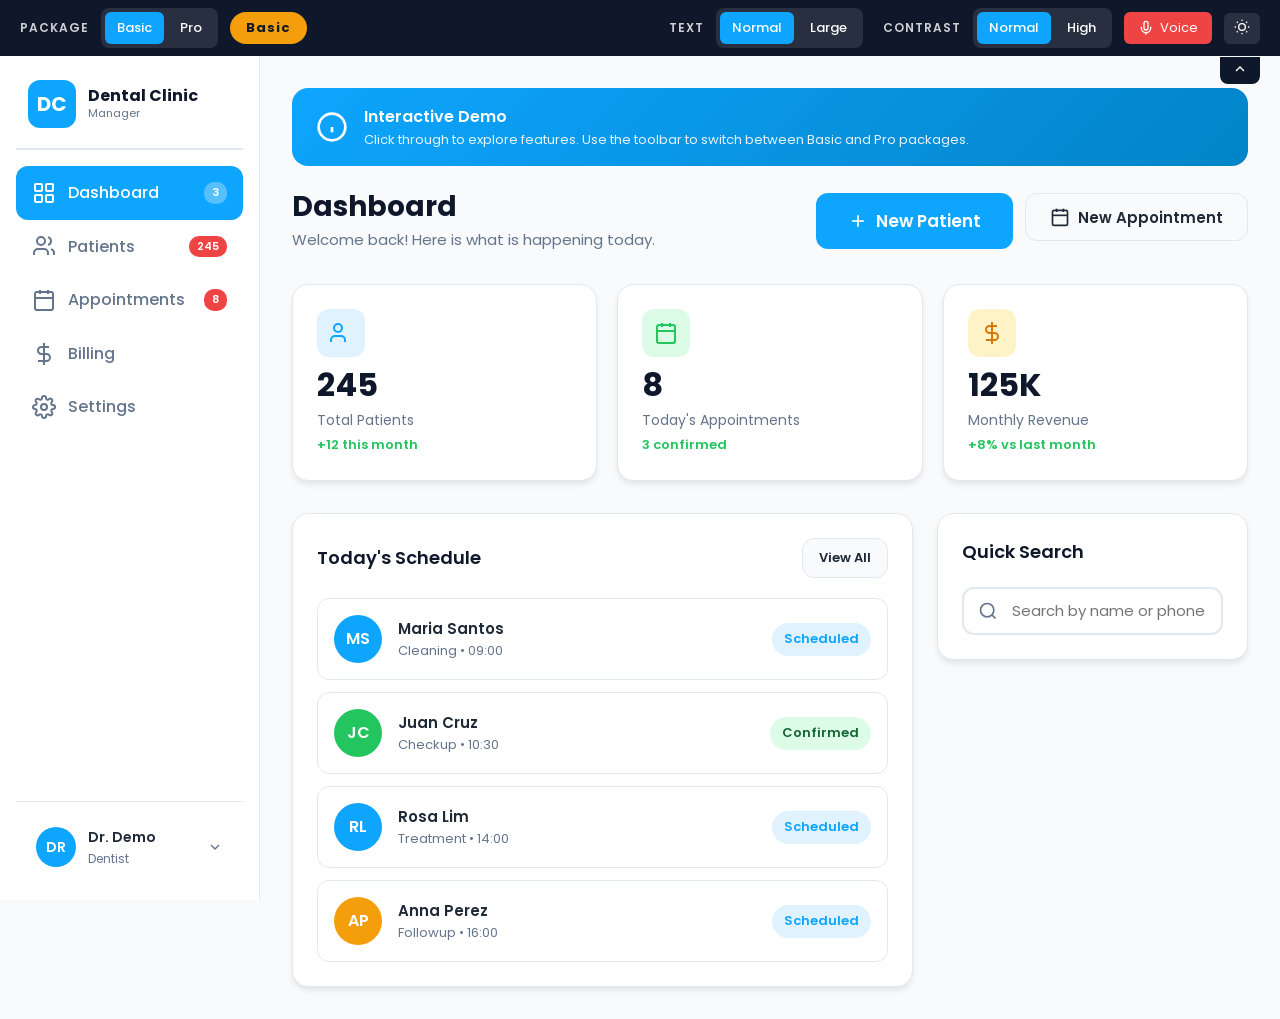
==== index.html @ d98d88fb "Initial commit" ====
<!DOCTYPE html>
<html lang="en">
<head>
<meta charset="UTF-8">
<meta name="viewport" content="width=device-width, initial-scale=1.0, maximum-scale=5.0">
<title>Dental Clinic Manager - Demo</title>
<link href="https://fonts.googleapis.com/css2?family=Poppins:wght@300;400;500;600;700&display=swap" rel="stylesheet">
<link rel="stylesheet" href="css/styles.css">
</head>
<body class="show-option-a" data-theme="light">

<!-- Accessibility Toolbar -->
<div class="access-toolbar" id="access-toolbar">
  <div class="toolbar-left">
    <span class="toolbar-label">Package</span>
    <div class="toggle-group">
      <button class="toggle-btn active" onclick="switchOption('a')" id="btn-opt-a">Basic</button>
      <button class="toggle-btn" onclick="switchOption('b')" id="btn-opt-b">Pro</button>
    </div>
    <span class="option-badge option-a" id="option-badge">Basic</span>
  </div>
  <div class="toolbar-right">
    <span class="toolbar-label">Text</span>
    <div class="toggle-group">
      <button class="toggle-btn active" onclick="setFontSize('normal')" id="btn-font-normal">Normal</button>
      <button class="toggle-btn" onclick="setFontSize('large')" id="btn-font-large">Large</button>
    </div>
    <span class="toolbar-label" style="margin-left:8px">Contrast</span>
    <div class="toggle-group">
      <button class="toggle-btn active" onclick="setContrast('normal')" id="btn-contrast-normal">Normal</button>
      <button class="toggle-btn" onclick="setContrast('high')" id="btn-contrast-high">High</button>
    </div>
    <button class="voice-btn" id="global-voice-btn" onclick="toggleGlobalVoice()">
      <svg width="16" height="16" viewBox="0 0 24 24" fill="none" stroke="currentColor" stroke-width="2"><path d="M12 2a3 3 0 0 0-3 3v7a3 3 0 0 0 6 0V5a3 3 0 0 0-3-3Z"/><path d="M19 10v2a7 7 0 0 1-14 0v-2"/><line x1="12" y1="19" x2="12" y2="22"/></svg>
      Voice
    </button>
    <button class="theme-btn" id="theme-btn" onclick="toggleTheme()" title="Toggle dark mode">
      <svg width="16" height="16" viewBox="0 0 24 24" fill="none" stroke="currentColor" stroke-width="2"><circle cx="12" cy="12" r="5"/><path d="M12 1v2M12 21v2M4.22 4.22l1.42 1.42M18.36 18.36l1.42 1.42M1 12h2M21 12h2M4.22 19.78l1.42-1.42M18.36 5.64l1.42-1.42"/></svg>
    </button>
  </div>
  <button class="toolbar-collapse" id="toolbar-collapse" onclick="toggleToolbar()" aria-label="Collapse toolbar">
    <svg width="16" height="16" viewBox="0 0 24 24" fill="none" stroke="currentColor" stroke-width="2"><path d="m18 15-6-6-6 6"/></svg>
  </button>
</div>

<!-- Mobile Header -->
<header class="mobile-header" id="mobile-header">
  <button class="mobile-menu-btn" onclick="toggleMobileSidebar()" aria-label="Open menu">
    <svg width="24" height="24" viewBox="0 0 24 24" fill="none" stroke="currentColor" stroke-width="2"><line x1="3" y1="12" x2="21" y2="12"/><line x1="3" y1="6" x2="21" y2="6"/><line x1="3" y1="18" x2="21" y2="18"/></svg>
  </button>
  <div class="mobile-logo">
    <div class="logo-icon">DC</div>
    <span class="logo-text">Dental Clinic</span>
  </div>
  <button class="mobile-search-btn" onclick="toggleMobileSearch()" aria-label="Search">
    <svg width="24" height="24" viewBox="0 0 24 24" fill="none" stroke="currentColor" stroke-width="2"><circle cx="11" cy="11" r="8"/><path d="m21 21-4.3-4.3"/></svg>
  </button>
</header>

<!-- Mobile Search Overlay -->
<div class="mobile-search-overlay" id="mobile-search-overlay">
  <div class="mobile-search-header">
    <button class="mobile-search-close" onclick="toggleMobileSearch()">
      <svg width="24" height="24" viewBox="0 0 24 24" fill="none" stroke="currentColor" stroke-width="2"><path d="m15 18-6-6 6-6"/></svg>
    </button>
    <input type="text" placeholder="Search patients, appointments..." class="mobile-search-input" id="mobile-search-input">
  </div>
  <div class="mobile-search-results" id="mobile-search-results"></div>
</div>

<!-- Mobile Sidebar Overlay -->
<div class="sidebar-overlay" id="sidebar-overlay" onclick="toggleMobileSidebar()"></div>

<div class="app-container">
  <!-- Sidebar -->
  <aside class="sidebar" id="sidebar">
    <div class="sidebar-header">
      <div class="sidebar-logo">
        <div class="logo-icon">DC</div>
        <div class="logo-text">
          <h1>Dental Clinic</h1>
          <p>Manager</p>
        </div>
      </div>
      <button class="sidebar-close" onclick="toggleMobileSidebar()" aria-label="Close menu">
        <svg width="24" height="24" viewBox="0 0 24 24" fill="none" stroke="currentColor" stroke-width="2"><line x1="18" y1="6" x2="6" y2="18"/><line x1="6" y1="6" x2="18" y2="18"/></svg>
      </button>
    </div>

    <nav class="sidebar-nav" id="sidebar-nav">
      <div class="nav-item active" onclick="navigateTo('dashboard')" data-page="dashboard">
        <svg viewBox="0 0 24 24" fill="none" stroke="currentColor" stroke-width="2"><rect x="3" y="3" width="7" height="7" rx="1"/><rect x="14" y="3" width="7" height="7" rx="1"/><rect x="14" y="14" width="7" height="7" rx="1"/><rect x="3" y="14" width="7" height="7" rx="1"/></svg>
        <span>Dashboard</span>
        <span class="nav-badge">3</span>
      </div>
      <div class="nav-item" onclick="navigateTo('patients')" data-page="patients">
        <svg viewBox="0 0 24 24" fill="none" stroke="currentColor" stroke-width="2"><path d="M16 21v-2a4 4 0 0 0-4-4H6a4 4 0 0 0-4 4v2"/><circle cx="9" cy="7" r="4"/><path d="M22 21v-2a4 4 0 0 0-3-3.87"/><path d="M16 3.13a4 4 0 0 1 0 7.75"/></svg>
        <span>Patients</span>
        <span class="nav-badge">245</span>
      </div>
      <div class="nav-item" onclick="navigateTo('appointments')" data-page="appointments">
        <svg viewBox="0 0 24 24" fill="none" stroke="currentColor" stroke-width="2"><rect x="3" y="4" width="18" height="18" rx="2" ry="2"/><line x1="16" y1="2" x2="16" y2="6"/><line x1="8" y1="2" x2="8" y2="6"/><line x1="3" y1="10" x2="21" y2="10"/></svg>
        <span>Appointments</span>
        <span class="nav-badge">8</span>
      </div>
      <div class="nav-item" onclick="navigateTo('billing')" data-page="billing">
        <svg viewBox="0 0 24 24" fill="none" stroke="currentColor" stroke-width="2"><line x1="12" y1="1" x2="12" y2="23"/><path d="M17 5H9.5a3.5 3.5 0 0 0 0 7h5a3.5 3.5 0 0 1 0 7H6"/></svg>
        <span>Billing</span>
      </div>
      <div class="nav-item option-b-only" onclick="navigateTo('reports')" data-page="reports">
        <svg viewBox="0 0 24 24" fill="none" stroke="currentColor" stroke-width="2"><path d="M3 3v18h18"/><path d="m19 9-5 5-4-4-3 3"/></svg>
        <span>Reports</span>
        <span class="feature-tag tag-option-b">Pro</span>
      </div>
      <div class="nav-item" onclick="navigateTo('settings')" data-page="settings">
        <svg viewBox="0 0 24 24" fill="none" stroke="currentColor" stroke-width="2"><circle cx="12" cy="12" r="3"/><path d="M19.4 15a1.65 1.65 0 0 0 .33 1.82l.06.06a2 2 0 0 1 0 2.83 2 2 0 0 1-2.83 0l-.06-.06a1.65 1.65 0 0 0-1.82-.33 1.65 1.65 0 0 0-1 1.51V21a2 2 0 0 1-2 2 2 2 0 0 1-2-2v-.09A1.65 1.65 0 0 0 9 19.4a1.65 1.65 0 0 0-1.82.33l-.06.06a2 2 0 0 1-2.83 0 2 2 0 0 1 0-2.83l.06-.06a1.65 1.65 0 0 0 .33-1.82 1.65 1.65 0 0 0-1.51-1H3a2 2 0 0 1-2-2 2 2 0 0 1 2-2h.09A1.65 1.65 0 0 0 4.6 9a1.65 1.65 0 0 0-.33-1.82l-.06-.06a2 2 0 0 1 0-2.83 2 2 0 0 1 2.83 0l.06.06a1.65 1.65 0 0 0 1.82.33H9a1.65 1.65 0 0 0 1-1.51V3a2 2 0 0 1 2-2 2 2 0 0 1 2 2v.09a1.65 1.65 0 0 0 1 1.51 1.65 1.65 0 0 0 1.82-.33l.06-.06a2 2 0 0 1 2.83 0 2 2 0 0 1 0 2.83l-.06.06a1.65 1.65 0 0 0-.33 1.82V9a1.65 1.65 0 0 0 1.51 1H21a2 2 0 0 1 2 2 2 2 0 0 1-2 2h-.09a1.65 1.65 0 0 0-1.51 1z"/></svg>
        <span>Settings</span>
      </div>
    </nav>

    <div class="sidebar-footer">
      <div class="user-card" onclick="toggleUserMenu()">
        <div class="user-avatar">DR</div>
        <div class="user-info">
          <h4>Dr. Demo</h4>
          <p>Dentist</p>
        </div>
        <svg width="16" height="16" viewBox="0 0 24 24" fill="none" stroke="currentColor" stroke-width="2" class="user-chevron"><path d="m6 9 6 6 6-6"/></svg>
      </div>
      <div class="user-menu" id="user-menu">
        <button class="user-menu-item" onclick="navigateTo('settings')">
          <svg width="16" height="16" viewBox="0 0 24 24" fill="none" stroke="currentColor" stroke-width="2"><circle cx="12" cy="12" r="3"/><path d="M19.4 15a1.65 1.65 0 0 0 .33 1.82l.06.06a2 2 0 0 1 0 2.83 2 2 0 0 1-2.83 0l-.06-.06a1.65 1.65 0 0 0-1.82-.33 1.65 1.65 0 0 0-1 1.51V21a2 2 0 0 1-2 2 2 2 0 0 1-2-2v-.09A1.65 1.65 0 0 0 9 19.4a1.65 1.65 0 0 0-1.82.33l-.06.06a2 2 0 0 1-2.83 0 2 2 0 0 1 0-2.83l.06-.06a1.65 1.65 0 0 0 .33-1.82 1.65 1.65 0 0 0-1.51-1H3a2 2 0 0 1-2-2 2 2 0 0 1 2-2h.09A1.65 1.65 0 0 0 4.6 9a1.65 1.65 0 0 0-.33-1.82l-.06-.06a2 2 0 0 1 0-2.83 2 2 0 0 1 2.83 0l.06.06a1.65 1.65 0 0 0 1.82.33H9a1.65 1.65 0 0 0 1-1.51V3a2 2 0 0 1 2-2 2 2 0 0 1 2 2v.09a1.65 1.65 0 0 0 1 1.51 1.65 1.65 0 0 0 1.82-.33l.06-.06a2 2 0 0 1 2.83 0 2 2 0 0 1 0 2.83l-.06.06a1.65 1.65 0 0 0-.33 1.82V9a1.65 1.65 0 0 0 1.51 1H21a2 2 0 0 1 2 2 2 2 0 0 1-2 2h-.09a1.65 1.65 0 0 0-1.51 1z"/></svg>
          Profile Settings
        </button>
        <button class="user-menu-item" onclick="showToast('Help documentation opened')">
          <svg width="16" height="16" viewBox="0 0 24 24" fill="none" stroke="currentColor" stroke-width="2"><circle cx="12" cy="12" r="10"/><line x1="12" y1="16" x2="12" y2="12"/><line x1="12" y1="8" x2="12.01" y2="8"/></svg>
          Help & Support
        </button>
        <div class="user-menu-divider"></div>
        <button class="user-menu-item text-danger" onclick="navigateTo('login')">
          <svg width="16" height="16" viewBox="0 0 24 24" fill="none" stroke="currentColor" stroke-width="2"><path d="M9 21H5a2 2 0 0 1-2-2V5a2 2 0 0 1 2-2h4"/><polyline points="16 17 21 12 16 7"/><line x1="21" y1="12" x2="9" y2="12"/></svg>
          Sign Out
        </button>
      </div>
    </div>
  </aside>

  <!-- Main Content -->
  <main class="main-content" id="main-content">

    <!-- ==================== DASHBOARD PAGE ==================== -->
    <div class="page active" id="page-dashboard">
      <div class="demo-banner">
        <svg viewBox="0 0 24 24" fill="none" stroke="currentColor" stroke-width="2"><circle cx="12" cy="12" r="10"/><line x1="12" y1="16" x2="12" y2="12"/><line x1="12" y1="8" x2="12.01" y2="8"/></svg>
        <div>
          <h3>Interactive Demo</h3>
          <p>Click through to explore features. Use the toolbar to switch between Basic and Pro packages.</p>
        </div>
      </div>

      <div class="page-header">
        <div class="page-title">
          <h2>Dashboard</h2>
          <p>Welcome back! Here is what is happening today.</p>
        </div>
        <div class="quick-actions">
          <button class="btn btn-primary btn-lg" onclick="navigateTo('patients-new')">
            <svg width="20" height="20" viewBox="0 0 24 24" fill="none" stroke="currentColor" stroke-width="2"><line x1="12" y1="5" x2="12" y2="19"/><line x1="5" y1="12" x2="19" y2="12"/></svg>
            New Patient
          </button>
          <button class="btn btn-secondary" onclick="navigateTo('appointments-new')">
            <svg width="20" height="20" viewBox="0 0 24 24" fill="none" stroke="currentColor" stroke-width="2"><rect x="3" y="4" width="18" height="18" rx="2" ry="2"/><line x1="16" y1="2" x2="16" y2="6"/><line x1="8" y1="2" x2="8" y2="6"/><line x1="3" y1="10" x2="21" y2="10"/></svg>
            New Appointment
          </button>
        </div>
      </div>

      <div class="stats-grid" id="dashboard-stats">
        <div class="stat-card">
          <div class="stat-header">
            <div class="stat-icon blue"><svg width="24" height="24" viewBox="0 0 24 24" fill="none" stroke="currentColor" stroke-width="2"><path d="M16 21v-2a4 4 0 0 0-4-4H6a4 4 0 0 0-4 4v2"/><circle cx="9" cy="7" r="4"/></svg></div>
          </div>
          <div class="stat-value" data-count="245">0</div>
          <div class="stat-label">Total Patients</div>
          <div class="stat-change up">+12 this month</div>
        </div>
        <div class="stat-card">
          <div class="stat-header">
            <div class="stat-icon green"><svg width="24" height="24" viewBox="0 0 24 24" fill="none" stroke="currentColor" stroke-width="2"><rect x="3" y="4" width="18" height="18" rx="2" ry="2"/><line x1="16" y1="2" x2="16" y2="6"/><line x1="8" y1="2" x2="8" y2="6"/><line x1="3" y1="10" x2="21" y2="10"/></svg></div>
          </div>
          <div class="stat-value" data-count="8">0</div>
          <div class="stat-label">Today's Appointments</div>
          <div class="stat-change up">3 confirmed</div>
        </div>
        <div class="stat-card">
          <div class="stat-header">
            <div class="stat-icon orange"><svg width="24" height="24" viewBox="0 0 24 24" fill="none" stroke="currentColor" stroke-width="2"><line x1="12" y1="1" x2="12" y2="23"/><path d="M17 5H9.5a3.5 3.5 0 0 0 0 7h5a3.5 3.5 0 0 1 0 7H6"/></svg></div>
          </div>
          <div class="stat-value" data-count="125" data-prefix="" data-suffix="K">0</div>
          <div class="stat-label">Monthly Revenue</div>
          <div class="stat-change up">+8% vs last month</div>
        </div>
        <div class="stat-card option-b-only">
          <div class="stat-header">
            <div class="stat-icon red"><svg width="24" height="24" viewBox="0 0 24 24" fill="none" stroke="currentColor" stroke-width="2"><circle cx="12" cy="12" r="10"/><line x1="12" y1="8" x2="12" y2="12"/><line x1="12" y1="16" x2="12.01" y2="16"/></svg></div>
            <span class="feature-tag tag-option-b">Pro</span>
          </div>
          <div class="stat-value" data-count="3">0</div>
          <div class="stat-label">Overdue Invoices</div>
          <div class="stat-change down">7,500 total</div>
        </div>
      </div>

      <div class="dashboard-grid">
        <div class="card dashboard-schedule">
          <div class="card-header">
            <h3 class="card-title">Today's Schedule</h3>
            <button class="btn btn-sm btn-secondary" onclick="navigateTo('appointments')">View All</button>
          </div>
          <div class="recent-list" id="dashboard-schedule-list"></div>
        </div>

        <div class="dashboard-sidebar">
          <div class="card dashboard-search">
            <div class="card-header">
              <h3 class="card-title">Quick Search</h3>
            </div>
            <div class="search-box" style="max-width:100%">
              <svg width="20" height="20" viewBox="0 0 24 24" fill="none" stroke="currentColor" stroke-width="2"><circle cx="11" cy="11" r="8"/><path d="m21 21-4.3-4.3"/></svg>
              <input type="text" placeholder="Search by name or phone..." oninput="handleSearch(this)" id="dashboard-search">
              <div class="search-results" id="dashboard-search-results"></div>
            </div>
            <div class="option-b-only" style="margin-top:16px">
              <div class="qr-placeholder" style="margin:0 auto">
                <div>
                  <svg width="32" height="32" viewBox="0 0 24 24" fill="none" stroke="currentColor" stroke-width="2"><rect x="3" y="3" width="7" height="7" rx="1"/><rect x="14" y="3" width="7" height="7" rx="1"/><rect x="14" y="14" width="7" height="7" rx="1"/><rect x="3" y="14" width="7" height="7" rx="1"/></svg>
                  <div style="margin-top:4px">Scan QR</div>
                </div>
              </div>
              <p style="text-align:center;font-size:12px;color:var(--text-muted);margin-top:8px">Pro: QR code lookup</p>
            </div>
          </div>

          <div class="card option-b-only dashboard-alerts">
            <div class="card-header">
              <h3 class="card-title">Alerts</h3>
              <span class="feature-tag tag-option-b">Pro</span>
            </div>
            <div class="alert-list" id="dashboard-alerts-list"></div>
          </div>
        </div>
      </div>
    </div>

    <!-- ==================== PATIENTS LIST PAGE ==================== -->
    <div class="page" id="page-patients">
      <div class="page-header">
        <div class="page-title">
          <h2>Patients</h2>
          <p>Manage and search patient records</p>
        </div>
        <button class="btn btn-primary btn-lg" onclick="navigateTo('patients-new')">
          <svg width="20" height="20" viewBox="0 0 24 24" fill="none" stroke="currentColor" stroke-width="2"><line x1="12" y1="5" x2="12" y2="19"/><line x1="5" y1="12" x2="19" y2="12"/></svg>
          Add Patient
        </button>
      </div>

      <div class="card">
        <div class="patients-toolbar">
          <div class="search-box" style="max-width:400px;flex:1">
            <svg width="20" height="20" viewBox="0 0 24 24" fill="none" stroke="currentColor" stroke-width="2"><circle cx="11" cy="11" r="8"/><path d="m21 21-4.3-4.3"/></svg>
            <input type="text" placeholder="Search by name or phone..." id="patients-search-input" oninput="filterPatients(this.value)">
          </div>
          <div class="option-b-only filter-chips-wrapper">
            <span style="font-size:13px;color:var(--text-muted);white-space:nowrap">Filters:</span>
            <div class="filter-chips" id="patient-filters">
              <button class="chip active" data-filter="all" onclick="setPatientFilter(this)">All</button>
              <button class="chip" data-filter="recent" onclick="setPatientFilter(this)">Recent</button>
              <button class="chip" data-filter="appointments" onclick="setPatientFilter(this)">With Appointments</button>
              <button class="chip" data-filter="balance" onclick="setPatientFilter(this)">With Balance</button>
            </div>
          </div>
        </div>

        <div class="table-container" id="patients-table-container">
          <table id="patients-table">
            <thead>
              <tr>
                <th onclick="sortPatients('name')">Patient <span class="sort-indicator">&#8597;</span></th>
                <th onclick="sortPatients('phone')">Phone <span class="sort-indicator">&#8597;</span></th>
                <th onclick="sortPatients('lastVisit')">Last Visit <span class="sort-indicator">&#8597;</span></th>
                <th onclick="sortPatients('nextAppt')">Next Appt <span class="sort-indicator">&#8597;</span></th>
                <th>Status</th>
                <th>Actions</th>
              </tr>
            </thead>
            <tbody id="patients-table-body"></tbody>
          </table>
        </div>

        <div class="mobile-cards" id="patients-mobile-cards"></div>
        <div class="pagination" id="patients-pagination"></div>
      </div>
    </div>

    <!-- ==================== NEW PATIENT PAGE ==================== -->
    <div class="page" id="page-patients-new">
      <div class="page-header">
        <div class="page-title">
          <h2>New Patient</h2>
          <p>Register a new patient record</p>
        </div>
        <div class="quick-actions">
          <button class="btn btn-secondary" onclick="navigateTo('patients')">
            <svg width="20" height="20" viewBox="0 0 24 24" fill="none" stroke="currentColor" stroke-width="2"><path d="m15 18-6-6 6-6"/></svg>
            Back to List
          </button>
        </div>
      </div>

      <div class="card">
        <form id="new-patient-form" onsubmit="savePatient(event)">
          <div class="form-row">
            <div class="form-group">
              <label class="form-label">First Name <span class="required">*</span></label>
              <div class="voice-input-wrapper">
                <input type="text" placeholder="Enter first name" id="firstName" required>
                <button type="button" class="voice-input-btn" onclick="toggleVoiceInput(this)" title="Voice input">
                  <svg width="18" height="18" viewBox="0 0 24 24" fill="none" stroke="currentColor" stroke-width="2"><path d="M12 2a3 3 0 0 0-3 3v7a3 3 0 0 0 6 0V5a3 3 0 0 0-3-3Z"/><path d="M19 10v2a7 7 0 0 1-14 0v-2"/><line x1="12" y1="19" x2="12" y2="22"/></svg>
                </button>
              </div>
            </div>
            <div class="form-group">
              <label class="form-label">Last Name <span class="required">*</span></label>
              <div class="voice-input-wrapper">
                <input type="text" placeholder="Enter last name" id="lastName" required>
                <button type="button" class="voice-input-btn" onclick="toggleVoiceInput(this)" title="Voice input">
                  <svg width="18" height="18" viewBox="0 0 24 24" fill="none" stroke="currentColor" stroke-width="2"><path d="M12 2a3 3 0 0 0-3 3v7a3 3 0 0 0 6 0V5a3 3 0 0 0-3-3Z"/><path d="M19 10v2a7 7 0 0 1-14 0v-2"/><line x1="12" y1="19" x2="12" y2="22"/></svg>
                </button>
              </div>
            </div>
          </div>

          <div class="form-row">
            <div class="form-group">
              <label class="form-label">Phone Number <span class="required">*</span></label>
              <input type="tel" placeholder="0917 123 4567" id="phone" required pattern="[0-9]{11}">
              <p class="form-hint">Used for appointment reminders</p>
            </div>
            <div class="form-group">
              <label class="form-label">Email</label>
              <input type="email" placeholder="patient@email.com" id="email">
            </div>
          </div>

          <div class="form-row">
            <div class="form-group">
              <label class="form-label">Date of Birth</label>
              <input type="date" id="dob" max="">
            </div>
            <div class="form-group">
              <label class="form-label">Gender</label>
              <select id="gender">
                <option value="">Select gender</option>
                <option value="male">Male</option>
                <option value="female">Female</option>
                <option value="other">Other</option>
              </select>
            </div>
          </div>

          <div class="form-group">
            <label class="form-label">Address</label>
            <div class="voice-input-wrapper">
              <textarea placeholder="Enter full address" id="address" rows="3"></textarea>
              <button type="button" class="voice-input-btn" onclick="toggleVoiceInput(this)" style="top:12px" title="Voice input">
                <svg width="18" height="18" viewBox="0 0 24 24" fill="none" stroke="currentColor" stroke-width="2"><path d="M12 2a3 3 0 0 0-3 3v7a3 3 0 0 0 6 0V5a3 3 0 0 0-3-3Z"/><path d="M19 10v2a7 7 0 0 1-14 0v-2"/><line x1="12" y1="19" x2="12" y2="22"/></svg>
              </button>
            </div>
          </div>

          <div class="section-divider"><span>Medical Information</span></div>

          <div class="form-group">
            <label class="form-label">Medical History</label>
            <div class="voice-input-wrapper">
              <textarea placeholder="List any medical conditions, allergies, medications..." id="medicalHistory" rows="4"></textarea>
              <button type="button" class="voice-input-btn" onclick="toggleVoiceInput(this)" style="top:12px" title="Voice input">
                <svg width="18" height="18" viewBox="0 0 24 24" fill="none" stroke="currentColor" stroke-width="2"><path d="M12 2a3 3 0 0 0-3 3v7a3 3 0 0 0 6 0V5a3 3 0 0 0-3-3Z"/><path d="M19 10v2a7 7 0 0 1-14 0v-2"/><line x1="12" y1="19" x2="12" y2="22"/></svg>
              </button>
            </div>
            <p class="form-hint">Important for treatment planning</p>
          </div>

          <div class="form-group">
            <label class="form-label">Allergies</label>
            <div class="voice-input-wrapper">
              <textarea placeholder="List any known allergies (medications, latex, etc.)" id="allergies" rows="3"></textarea>
              <button type="button" class="voice-input-btn" onclick="toggleVoiceInput(this)" style="top:12px" title="Voice input">
                <svg width="18" height="18" viewBox="0 0 24 24" fill="none" stroke="currentColor" stroke-width="2"><path d="M12 2a3 3 0 0 0-3 3v7a3 3 0 0 0 6 0V5a3 3 0 0 0-3-3Z"/><path d="M19 10v2a7 7 0 0 1-14 0v-2"/><line x1="12" y1="19" x2="12" y2="22"/></svg>
              </button>
            </div>
          </div>

          <div class="option-note">
            <strong>Pro Package:</strong> Per-tooth charting will be available after saving the patient record. Basic uses dental notes only.
          </div>

          <div class="form-actions">
            <button type="button" class="btn btn-secondary" onclick="navigateTo('patients')">Cancel</button>
            <button type="submit" class="btn btn-primary btn-lg">
              <svg width="20" height="20" viewBox="0 0 24 24" fill="none" stroke="currentColor" stroke-width="2"><path d="M20 6 9 17l-5-5"/></svg>
              Save Patient
            </button>
          </div>
        </form>
      </div>
    </div>

    <!-- ==================== PATIENT DETAIL PAGE ==================== -->
    <div class="page" id="page-patients-detail">
      <div class="page-header">
        <div class="page-title">
          <h2 id="detail-patient-name">Maria Santos</h2>
          <p id="detail-patient-meta">DC-2026-001 &bull; 0917 123 4567</p>
        </div>
        <div class="quick-actions">
          <button class="btn btn-secondary" onclick="navigateTo('patients')">
            <svg width="20" height="20" viewBox="0 0 24 24" fill="none" stroke="currentColor" stroke-width="2"><path d="m15 18-6-6 6-6"/></svg>
            Back
          </button>
          <button class="btn btn-primary" onclick="toggleEditMode()">
            <svg width="20" height="20" viewBox="0 0 24 24" fill="none" stroke="currentColor" stroke-width="2"><path d="M17 3a2.85 2.83 0 1 1 4 4L7.5 20.5 2 22l1.5-5.5Z"/></svg>
            <span id="edit-btn-text">Edit</span>
          </button>
        </div>
      </div>

      <div class="tabs" id="patient-tabs">
        <button class="tab active" onclick="switchTab(this, 'tab-info')">Information</button>
        <button class="tab" onclick="switchTab(this, 'tab-teeth')">Tooth Chart</button>
        <button class="tab" onclick="switchTab(this, 'tab-files')">Files</button>
        <button class="tab" onclick="switchTab(this, 'tab-treatments')">Treatments</button>
        <button class="tab" onclick="switchTab(this, 'tab-appointments')">Appointments</button>
      </div>

      <!-- Tab: Information -->
      <div class="tab-content active" id="tab-info">
        <div class="card">
          <div class="form-row">
            <div class="form-group">
              <label class="form-label">First Name</label>
              <input type="text" value="Maria" disabled class="detail-field" data-field="firstName">
            </div>
            <div class="form-group">
              <label class="form-label">Last Name</label>
              <input type="text" value="Santos" disabled class="detail-field" data-field="lastName">
            </div>
          </div>
          <div class="form-row">
            <div class="form-group">
              <label class="form-label">Phone</label>
              <input type="text" value="0917 123 4567" disabled class="detail-field" data-field="phone">
            </div>
            <div class="form-group">
              <label class="form-label">Email</label>
              <input type="text" value="maria.santos@email.com" disabled class="detail-field" data-field="email">
            </div>
          </div>
          <div class="form-row">
            <div class="form-group">
              <label class="form-label">Date of Birth</label>
              <input type="text" value="March 15, 1985" disabled class="detail-field" data-field="dob">
            </div>
            <div class="form-group">
              <label class="form-label">Gender</label>
              <input type="text" value="Female" disabled class="detail-field" data-field="gender">
            </div>
          </div>
          <div class="form-group">
            <label class="form-label">Address</label>
            <textarea disabled class="detail-field" data-field="address" rows="3">Block 6 Lot 2, Sample Subdivision, City</textarea>
          </div>
          <div class="form-group">
            <label class="form-label">Medical History</label>
            <textarea disabled class="detail-field" data-field="medicalHistory" rows="4">Hypertension (controlled). No known drug allergies. Previous dental work: 2 fillings (2019).</textarea>
          </div>
          <div class="form-group">
            <label class="form-label">Allergies</label>
            <textarea disabled class="detail-field" data-field="allergies" rows="2">None known</textarea>
          </div>
        </div>
      </div>

      <!-- Tab: Tooth Chart -->
      <div class="tab-content" id="tab-teeth">
        <div class="card option-a-only">
          <div class="empty-state">
            <svg viewBox="0 0 24 24" fill="none" stroke="currentColor" stroke-width="2"><path d="M12 2a3 3 0 0 0-3 3v7a3 3 0 0 0 6 0V5a3 3 0 0 0-3-3Z"/><path d="M19 10v2a7 7 0 0 1-14 0v-2"/><line x1="12" y1="19" x2="12" y2="22"/></svg>
            <h3>Basic Dental Notes</h3>
            <p>Basic package uses simple text notes for dental records. No visual tooth charting.</p>
            <div class="form-group" style="max-width:600px;margin:24px auto 0;text-align:left">
              <label class="form-label">Dental Notes</label>
              <div class="voice-input-wrapper">
                <textarea placeholder="Enter dental observations and treatment notes here..." rows="4">Upper right molar (tooth 16) - Deep cavity noted. Recommended root canal treatment. Patient advised to schedule follow-up.</textarea>
                <button type="button" class="voice-input-btn" onclick="toggleVoiceInput(this)" style="top:12px" title="Voice input">
                  <svg width="18" height="18" viewBox="0 0 24 24" fill="none" stroke="currentColor" stroke-width="2"><path d="M12 2a3 3 0 0 0-3 3v7a3 3 0 0 0 6 0V5a3 3 0 0 0-3-3Z"/><path d="M19 10v2a7 7 0 0 1-14 0v-2"/><line x1="12" y1="19" x2="12" y2="22"/></svg>
                </button>
              </div>
            </div>
          </div>
        </div>

        <div class="card option-b-only">
          <div class="card-header">
            <h3 class="card-title">Per-Tooth Charting <span class="feature-tag tag-option-b">Pro</span></h3>
            <div class="quick-actions">
              <button class="btn btn-sm btn-secondary" onclick="showToast('Printing tooth chart...')">
                <svg width="16" height="16" viewBox="0 0 24 24" fill="none" stroke="currentColor" stroke-width="2"><path d="M6 9V2h12v7"/><path d="M6 18H4a2 2 0 0 1-2-2v-5a2 2 0 0 1 2-2h16a2 2 0 0 1 2 2v5a2 2 0 0 1-2 2h-2"/><path d="M6 14h12v8H6z"/></svg>
                Print
              </button>
            </div>
          </div>
          <div class="tooth-chart-container">
            <div>
              <p class="jaw-label">UPPER JAW (FDI 11-18, 21-28)</p>
              <div class="jaw-row" id="upper-jaw"></div>
            </div>
            <div>
              <p class="jaw-label">LOWER JAW (FDI 31-38, 41-48)</p>
              <div class="jaw-row" id="lower-jaw"></div>
            </div>
            <div class="tooth-legend" id="tooth-legend"></div>
            <p style="font-size:13px;color:var(--text-muted);text-align:center">Click any tooth to view or update its status</p>
          </div>
        </div>
      </div>

      <!-- Tab: Files -->
      <div class="tab-content" id="tab-files">
        <div class="card">
          <div class="card-header">
            <h3 class="card-title">Attached Files</h3>
            <button class="btn btn-primary" onclick="document.getElementById('file-upload-input').click()">
              <svg width="20" height="20" viewBox="0 0 24 24" fill="none" stroke="currentColor" stroke-width="2"><path d="M21 15v4a2 2 0 0 1-2 2H5a2 2 0 0 1-2-2v-4"/><path d="m17 8-5-5-5 5"/><path d="M12 3v12"/></svg>
              Upload Files
            </button>
            <input type="file" id="file-upload-input" style="display:none" accept="image/*,.pdf" multiple onchange="handleFileUpload(this)">
          </div>

          <div class="upload-zone" id="upload-zone" ondragover="handleDragOver(event)" ondragleave="handleDragLeave(event)" ondrop="handleDrop(event)" onclick="document.getElementById('file-upload-input').click()">
            <svg viewBox="0 0 24 24" fill="none" stroke="currentColor" stroke-width="2"><path d="M21 15v4a2 2 0 0 1-2 2H5a2 2 0 0 1-2-2v-4"/><path d="m17 8-5-5-5 5"/><path d="M12 3v12"/></svg>
            <h3>Drag & Drop Files Here</h3>
            <p>or click to browse. Supports X-rays, photos, and PDFs (max 10MB)</p>
          </div>

          <div class="file-gallery" id="file-gallery"></div>

          <div class="option-b-only" style="margin-top:32px">
            <div class="section-divider"><span>Before / After Comparison</span></div>
            <div style="display:flex;justify-content:center">
              <div class="comparison-container" onmousemove="handleComparison(event, this)" ontouchmove="handleComparisonTouch(event, this)">
                <div class="comparison-after">After Treatment</div>
                <div class="comparison-before">Before Treatment</div>
                <div class="comparison-slider"></div>
              </div>
            </div>
            <p style="text-align:center;font-size:13px;color:var(--text-muted);margin-top:12px">
              <span class="feature-tag tag-option-b">Pro</span> Drag the slider to compare before and after images
            </p>
          </div>
        </div>
      </div>

      <!-- Tab: Treatments -->
      <div class="tab-content" id="tab-treatments">
        <div class="card">
          <div class="card-header">
            <h3 class="card-title">Treatment History</h3>
            <button class="btn btn-primary" onclick="showToast('New treatment form...')">
              <svg width="20" height="20" viewBox="0 0 24 24" fill="none" stroke="currentColor" stroke-width="2"><line x1="12" y1="5" x2="12" y2="19"/><line x1="5" y1="12" x2="19" y2="12"/></svg>
              Add Treatment
            </button>
          </div>
          <div class="timeline" id="treatment-timeline"></div>
        </div>
      </div>

      <!-- Tab: Appointments -->
      <div class="tab-content" id="tab-appointments">
        <div class="card">
          <div class="card-header">
            <h3 class="card-title">Appointment History</h3>
            <button class="btn btn-primary" onclick="navigateTo('appointments-new')">
              <svg width="20" height="20" viewBox="0 0 24 24" fill="none" stroke="currentColor" stroke-width="2"><line x1="12" y1="5" x2="12" y2="19"/><line x1="5" y1="12" x2="19" y2="12"/></svg>
              Schedule
            </button>
          </div>
          <div class="recent-list" id="patient-appointment-list"></div>
        </div>
      </div>
    </div>

    <!-- ==================== APPOINTMENTS LIST PAGE ==================== -->
    <div class="page" id="page-appointments">
      <div class="page-header">
        <div class="page-title">
          <h2>Appointments</h2>
          <p>Manage clinic schedule</p>
        </div>
        <button class="btn btn-primary btn-lg" onclick="navigateTo('appointments-new')">
          <svg width="20" height="20" viewBox="0 0 24 24" fill="none" stroke="currentColor" stroke-width="2"><line x1="12" y1="5" x2="12" y2="19"/><line x1="5" y1="12" x2="19" y2="12"/></svg>
          New Appointment
        </button>
      </div>

      <div class="card">
        <div class="calendar-header">
          <div class="calendar-title-group">
            <h3 class="card-title" style="margin:0" id="calendar-month">June 2026</h3>
            <div class="calendar-nav">
              <button class="btn btn-sm btn-secondary" onclick="changeMonth(-1)">
                <svg width="16" height="16" viewBox="0 0 24 24" fill="none" stroke="currentColor" stroke-width="2"><path d="m15 18-6-6 6-6"/></svg>
              </button>
              <button class="btn btn-sm btn-secondary" onclick="changeMonth(1)">
                <svg width="16" height="16" viewBox="0 0 24 24" fill="none" stroke="currentColor" stroke-width="2"><path d="m9 18 6-6-6-6"/></svg>
              </button>
              <button class="btn btn-sm btn-secondary" onclick="goToToday()">Today</button>
            </div>
          </div>
          <div class="quick-actions calendar-views">
            <button class="btn btn-sm btn-secondary active" data-view="month" onclick="setCalendarView(this, 'month')">Month</button>
            <button class="btn btn-sm btn-secondary option-b-only" data-view="week" onclick="setCalendarView(this, 'week')">Week</button>
            <button class="btn btn-sm btn-secondary" data-view="day" onclick="setCalendarView(this, 'day')">Day</button>
          </div>
        </div>

        <div class="calendar-grid" id="calendar-grid"></div>
      </div>

      <div class="card" style="margin-top:24px">
        <div class="card-header">
          <h3 class="card-title">Upcoming Appointments</h3>
        </div>
        <div class="recent-list" id="upcoming-appointments-list"></div>
      </div>
    </div>

    <!-- ==================== NEW APPOINTMENT PAGE ==================== -->
    <div class="page" id="page-appointments-new">
      <div class="page-header">
        <div class="page-title">
          <h2>New Appointment</h2>
          <p>Schedule a new appointment</p>
        </div>
        <button class="btn btn-secondary" onclick="navigateTo('appointments')">
          <svg width="20" height="20" viewBox="0 0 24 24" fill="none" stroke="currentColor" stroke-width="2"><path d="m15 18-6-6 6-6"/></svg>
          Back to Calendar
        </button>
      </div>

      <div class="card" style="max-width:700px">
        <form id="new-appointment-form" onsubmit="saveAppointment(event)">
          <div class="form-row">
            <div class="form-group">
              <label class="form-label">Patient <span class="required">*</span></label>
              <div class="search-box" style="max-width:100%">
                <svg width="20" height="20" viewBox="0 0 24 24" fill="none" stroke="currentColor" stroke-width="2"><circle cx="11" cy="11" r="8"/><path d="m21 21-4.3-4.3"/></svg>
                <input type="text" placeholder="Search patient..." id="appt-patient-search" oninput="searchPatientsForAppt(this)" required>
                <div class="search-results" id="appt-search-results"></div>
              </div>
              <input type="hidden" id="appt-patient-id">
            </div>
            <div class="form-group">
              <label class="form-label">Appointment Type <span class="required">*</span></label>
              <select id="appt-type" required>
                <option value="">Select type</option>
                <option value="checkup">Check-up</option>
                <option value="cleaning">Cleaning</option>
                <option value="treatment">Treatment</option>
                <option value="followup">Follow-up</option>
                <option value="consultation">Consultation</option>
                <option value="emergency">Emergency</option>
              </select>
            </div>
          </div>

          <div class="form-row">
            <div class="form-group">
              <label class="form-label">Date <span class="required">*</span></label>
              <input type="date" id="appt-date" required>
            </div>
            <div class="form-group">
              <label class="form-label">Time <span class="required">*</span></label>
              <input type="time" id="appt-time" required>
            </div>
          </div>

          <div class="form-group">
            <label class="form-label">Dentist</label>
            <select id="appt-dentist">
              <option value="">Select dentist</option>
              <option value="1">Dr. Demo</option>
              <option value="2">Dr. Reyes</option>
              <option value="3">Dr. Santos</option>
            </select>
          </div>

          <div class="form-group">
            <label class="form-label">Notes</label>
            <div class="voice-input-wrapper">
              <textarea placeholder="Additional notes..." id="appt-notes" rows="3"></textarea>
              <button type="button" class="voice-input-btn" onclick="toggleVoiceInput(this)" style="top:12px" title="Voice input">
                <svg width="18" height="18" viewBox="0 0 24 24" fill="none" stroke="currentColor" stroke-width="2"><path d="M12 2a3 3 0 0 0-3 3v7a3 3 0 0 0 6 0V5a3 3 0 0 0-3-3Z"/><path d="M19 10v2a7 7 0 0 1-14 0v-2"/><line x1="12" y1="19" x2="12" y2="22"/></svg>
              </button>
            </div>
          </div>

          <div class="option-b-only">
            <div class="form-group">
              <label class="form-label">
                <span class="feature-tag tag-option-b" style="margin-right:8px">Pro</span>
                Send Email Reminder
              </label>
              <div style="display:flex;align-items:center;gap:12px">
                <label style="display:flex;align-items:center;gap:8px;cursor:pointer;font-size:15px;font-weight:400">
                  <input type="checkbox" checked id="appt-reminder" style="width:20px;height:20px">
                  Send reminder 24 hours before appointment
                </label>
              </div>
            </div>
          </div>

          <div class="form-actions">
            <button type="button" class="btn btn-secondary" onclick="navigateTo('appointments')">Cancel</button>
            <button type="submit" class="btn btn-primary btn-lg">
              <svg width="20" height="20" viewBox="0 0 24 24" fill="none" stroke="currentColor" stroke-width="2"><path d="M20 6 9 17l-5-5"/></svg>
              Schedule Appointment
            </button>
          </div>
        </form>
      </div>
    </div>

    <!-- ==================== BILLING PAGE ==================== -->
    <div class="page" id="page-billing">
      <div class="page-header">
        <div class="page-title">
          <h2>Billing</h2>
          <p>Invoices and payments</p>
        </div>
        <button class="btn btn-primary btn-lg" onclick="navigateTo('billing-new')">
          <svg width="20" height="20" viewBox="0 0 24 24" fill="none" stroke="currentColor" stroke-width="2"><line x1="12" y1="5" x2="12" y2="19"/><line x1="5" y1="12" x2="19" y2="12"/></svg>
          New Invoice
        </button>
      </div>

      <div class="stats-grid option-b-only" id="billing-stats">
        <div class="stat-card">
          <div class="stat-header">
            <div class="stat-icon green"><svg width="24" height="24" viewBox="0 0 24 24" fill="none" stroke="currentColor" stroke-width="2"><path d="M12 2v20"/><path d="m17 5-5-3-5 3"/><path d="m17 19-5 3-5-3"/></svg></div>
            <span class="feature-tag tag-option-b">Pro</span>
          </div>
          <div class="stat-value">125K</div>
          <div class="stat-label">Total Revenue (Jun)</div>
        </div>
        <div class="stat-card">
          <div class="stat-header">
            <div class="stat-icon orange"><svg width="24" height="24" viewBox="0 0 24 24" fill="none" stroke="currentColor" stroke-width="2"><circle cx="12" cy="12" r="10"/><path d="M12 6v6l4 2"/></svg></div>
            <span class="feature-tag tag-option-b">Pro</span>
          </div>
          <div class="stat-value">42</div>
          <div class="stat-label">Treatments Done</div>
        </div>
        <div class="stat-card">
          <div class="stat-header">
            <div class="stat-icon red"><svg width="24" height="24" viewBox="0 0 24 24" fill="none" stroke="currentColor" stroke-width="2"><circle cx="12" cy="12" r="10"/><line x1="12" y1="8" x2="12" y2="12"/><line x1="12" y1="16" x2="12.01" y2="16"/></svg></div>
            <span class="feature-tag tag-option-b">Pro</span>
          </div>
          <div class="stat-value">3</div>
          <div class="stat-label">Pending Payments</div>
        </div>
      </div>

      <div class="card">
        <div class="card-header">
          <h3 class="card-title">Recent Invoices</h3>
          <div class="option-b-inline" id="billing-filters">
            <span style="font-size:13px;color:var(--text-muted)">Filter:</span>
            <div class="filter-chips" style="margin-bottom:0">
              <button class="chip active" onclick="filterInvoices('all', this)">All</button>
              <button class="chip" onclick="filterInvoices('paid', this)">Paid</button>
              <button class="chip" onclick="filterInvoices('pending', this)">Pending</button>
              <button class="chip" onclick="filterInvoices('overdue', this)">Overdue</button>
            </div>
          </div>
        </div>
        <div class="table-container">
          <table id="invoices-table">
            <thead>
              <tr><th>Invoice #</th><th>Patient</th><th>Date</th><th>Amount</th><th>Status</th><th>Actions</th></tr>
            </thead>
            <tbody id="invoices-table-body"></tbody>
          </table>
        </div>
        <div class="mobile-cards" id="invoices-mobile-cards"></div>
      </div>
    </div>

    <!-- ==================== NEW INVOICE PAGE ==================== -->
    <div class="page" id="page-billing-new">
      <div class="page-header">
        <div class="page-title">
          <h2>New Invoice</h2>
          <p>Create a new invoice</p>
        </div>
        <button class="btn btn-secondary" onclick="navigateTo('billing')">
          <svg width="20" height="20" viewBox="0 0 24 24" fill="none" stroke="currentColor" stroke-width="2"><path d="m15 18-6-6 6-6"/></svg>
          Back
        </button>
      </div>

      <div class="invoice-layout">
        <div class="card">
          <form id="new-invoice-form" onsubmit="saveInvoice(event)">
            <div class="form-group">
              <label class="form-label">Patient <span class="required">*</span></label>
              <div class="search-box" style="max-width:100%">
                <svg width="20" height="20" viewBox="0 0 24 24" fill="none" stroke="currentColor" stroke-width="2"><circle cx="11" cy="11" r="8"/><path d="m21 21-4.3-4.3"/></svg>
                <input type="text" placeholder="Search patient..." id="invoice-patient-search" oninput="searchPatientsForInvoice(this)" required>
                <div class="search-results" id="invoice-search-results"></div>
              </div>
              <input type="hidden" id="invoice-patient-id">
            </div>

            <div class="form-group">
              <label class="form-label">Treatment / Service <span class="required">*</span></label>
              <select id="invoice-treatment" required>
                <option value="">Select treatment</option>
                <option value="cleaning">Dental Cleaning</option>
                <option value="filling">Tooth Filling</option>
                <option value="rootcanal">Root Canal Treatment</option>
                <option value="extraction">Tooth Extraction</option>
                <option value="crown">Crown Installation</option>
                <option value="consultation">Consultation</option>
              </select>
            </div>

            <div class="form-row">
              <div class="form-group">
                <label class="form-label">Amount (PHP) <span class="required">*</span></label>
                <input type="number" placeholder="0.00" id="invoice-amount" min="0" step="0.01" required>
              </div>
              <div class="form-group">
                <label class="form-label">Discount</label>
                <input type="number" placeholder="0.00" id="invoice-discount" min="0" step="0.01" value="0">
              </div>
            </div>

            <div class="form-group option-b-only">
              <label class="form-label">
                <span class="feature-tag tag-option-b" style="margin-right:8px">Pro</span>
                Payment Method
              </label>
              <div class="payment-methods" id="payment-methods">
                <div class="payment-method selected" data-method="cash" onclick="selectPayment(this)">
                  <svg viewBox="0 0 24 24" fill="none" stroke="currentColor" stroke-width="2"><rect x="2" y="5" width="20" height="14" rx="2"/><line x1="2" y1="10" x2="22" y2="10"/></svg>
                  <span>Cash</span>
                </div>
                <div class="payment-method" data-method="card" onclick="selectPayment(this)">
                  <svg viewBox="0 0 24 24" fill="none" stroke="currentColor" stroke-width="2"><rect x="1" y="4" width="22" height="16" rx="2" ry="2"/><line x1="1" y1="10" x2="23" y2="10"/></svg>
                  <span>Card</span>
                </div>
                <div class="payment-method" data-method="gcash" onclick="selectPayment(this)">
                  <svg viewBox="0 0 24 24" fill="none" stroke="currentColor" stroke-width="2"><rect x="2" y="2" width="20" height="20" rx="5" ry="5"/><path d="M16 8h.01"/><path d="M12 12h.01"/><path d="M8 16h.01"/></svg>
                  <span>GCash</span>
                </div>
                <div class="payment-method" data-method="maya" onclick="selectPayment(this)">
                  <svg viewBox="0 0 24 24" fill="none" stroke="currentColor" stroke-width="2"><rect x="2" y="2" width="20" height="20" rx="5" ry="5"/><path d="M12 8v8"/><path d="M8 12h8"/></svg>
                  <span>Maya</span>
                </div>
              </div>
            </div>

            <div class="form-group">
              <label class="form-label">Notes</label>
              <textarea placeholder="Additional notes..." id="invoice-notes" rows="3"></textarea>
            </div>

            <div class="form-actions">
              <button type="button" class="btn btn-secondary" onclick="navigateTo('billing')">Cancel</button>
              <button type="submit" class="btn btn-primary btn-lg">
                <svg width="20" height="20" viewBox="0 0 24 24" fill="none" stroke="currentColor" stroke-width="2"><path d="M20 6 9 17l-5-5"/></svg>
                Create Invoice
              </button>
            </div>
          </form>
        </div>

        <div class="card invoice-preview-card">
          <div class="invoice-preview" id="invoice-preview">
            <div class="invoice-header">
              <div>
                <div class="invoice-logo">Dental Clinic</div>
                <p style="font-size:13px;color:var(--text-muted);margin-top:4px">Manager</p>
              </div>
              <div class="invoice-meta">
                <h3>Invoice #</h3>
                <p id="preview-invoice-num">INV-2026-005</p>
                <h3 style="margin-top:8px">Date</h3>
                <p id="preview-invoice-date">Jun 20, 2026</p>
              </div>
            </div>
            <div style="margin-bottom:16px">
              <h4 style="font-size:13px;color:var(--text-muted);margin-bottom:4px">Bill To:</h4>
              <p style="font-weight:600" id="preview-patient-name">Patient Name</p>
              <p style="font-size:13px;color:var(--text-muted)" id="preview-patient-phone">---</p>
            </div>
            <div class="invoice-body">
              <div class="invoice-row" style="font-weight:600;border-bottom:2px solid var(--border)">
                <span>Description</span><span>Amount</span>
              </div>
              <div class="invoice-row">
                <span id="preview-treatment">---</span>
                <span id="preview-amount">0.00</span>
              </div>
              <div class="invoice-row">
                <span>Discount</span>
                <span style="color:var(--success)" id="preview-discount">-0.00</span>
              </div>
              <div class="invoice-row total">
                <span>Total</span>
                <span id="preview-total">0.00</span>
              </div>
            </div>
            <div style="text-align:center;margin-top:24px;padding-top:16px;border-top:1px solid var(--border)">
              <p style="font-size:13px;color:var(--text-muted)">Thank you for choosing our Dental Clinic!</p>
            </div>
          </div>
        </div>
      </div>
    </div>

    <!-- ==================== INVOICE DETAIL PAGE ==================== -->
    <div class="page" id="page-billing-invoice">
      <div class="page-header">
        <div class="page-title">
          <h2 id="invoice-detail-title">Invoice INV-2026-001</h2>
          <p id="invoice-detail-meta">Maria Santos &bull; Jun 15, 2026</p>
        </div>
        <div class="quick-actions">
          <button class="btn btn-secondary" onclick="navigateTo('billing')">
            <svg width="20" height="20" viewBox="0 0 24 24" fill="none" stroke="currentColor" stroke-width="2"><path d="m15 18-6-6 6-6"/></svg>
            Back
          </button>
          <button class="btn btn-primary" onclick="window.print()">
            <svg width="20" height="20" viewBox="0 0 24 24" fill="none" stroke="currentColor" stroke-width="2"><path d="M6 9V2h12v7"/><path d="M6 18H4a2 2 0 0 1-2-2v-5a2 2 0 0 1 2-2h16a2 2 0 0 1 2 2v5a2 2 0 0 1-2 2h-2"/><path d="M6 14h12v8H6z"/></svg>
            Print / PDF
          </button>
        </div>
      </div>

      <div class="card">
        <div class="invoice-preview" id="invoice-detail-preview">
          <div class="invoice-header">
            <div>
              <div class="invoice-logo">Dental Clinic</div>
              <p style="font-size:13px;color:var(--text-muted);margin-top:4px">Manager</p>
              <p style="font-size:12px;color:var(--text-muted);margin-top:8px">123 Clinic Street<br>City, Country<br>+63 123 456 7890</p>
            </div>
            <div class="invoice-meta">
              <h3>Invoice #</h3><p>INV-2026-001</p>
              <h3 style="margin-top:12px">Date</h3><p>June 15, 2026</p>
              <h3 style="margin-top:12px">Status</h3><p><span class="status-badge status-completed">Paid</span></p>
            </div>
          </div>
          <div style="margin-bottom:24px">
            <h4 style="font-size:13px;color:var(--text-muted);margin-bottom:4px">Bill To:</h4>
            <p style="font-weight:600;font-size:16px">Maria Santos</p>
            <p style="font-size:14px;color:var(--text-muted)">0917 123 4567</p>
            <p style="font-size:14px;color:var(--text-muted)">maria.santos@email.com</p>
          </div>
          <div class="invoice-body">
            <div class="invoice-row" style="font-weight:600;border-bottom:2px solid var(--border)">
              <span>Description</span><span style="text-align:right;width:120px">Amount</span>
            </div>
            <div class="invoice-row"><span>Dental Cleaning &amp; Check-up</span><span style="text-align:right;width:120px">1,500.00</span></div>
            <div class="invoice-row" style="border:none"><span>Subtotal</span><span style="text-align:right;width:120px">1,500.00</span></div>
            <div class="invoice-row" style="border:none"><span>Discount</span><span style="text-align:right;width:120px;color:var(--success)">0.00</span></div>
            <div class="invoice-row total"><span>Total Amount</span><span style="text-align:right;width:120px">1,500.00</span></div>
          </div>
          <div style="text-align:center;margin-top:32px;padding-top:24px;border-top:2px solid var(--border)">
            <p style="font-size:14px;color:var(--text-muted)">Thank you for choosing our Dental Clinic!</p>
            <p style="font-size:13px;color:var(--text-muted);margin-top:8px">Please keep this invoice for your records.</p>
          </div>
        </div>
      </div>
    </div>

    <!-- ==================== REPORTS PAGE (Pro Only) ==================== -->
    <div class="page" id="page-reports">
      <div class="page-header">
        <div class="page-title">
          <h2>Reports & Analytics</h2>
          <p>Revenue and clinic performance</p>
        </div>
        <div class="quick-actions">
          <button class="btn btn-secondary" onclick="showToast('Exporting to PDF...')">
            <svg width="20" height="20" viewBox="0 0 24 24" fill="none" stroke="currentColor" stroke-width="2"><path d="M21 15v4a2 2 0 0 1-2 2H5a2 2 0 0 1-2-2v-4"/><path d="m7 10 5 5 5-5"/><path d="M12 15V3"/></svg>
            Export PDF
          </button>
          <button class="btn btn-secondary" onclick="showToast('Exporting to Excel...')">
            <svg width="20" height="20" viewBox="0 0 24 24" fill="none" stroke="currentColor" stroke-width="2"><path d="M14 2H6a2 2 0 0 0-2 2v16a2 2 0 0 0 2 2h12a2 2 0 0 0 2-2V8z"/><polyline points="14 2 14 8 20 8"/><line x1="16" y1="13" x2="8" y2="13"/><line x1="16" y1="17" x2="8" y2="17"/><polyline points="10 9 9 9 8 9"/></svg>
            Export Excel
          </button>
        </div>
      </div>

      <div class="stats-grid">
        <div class="stat-card">
          <div class="stat-header"><div class="stat-icon green"><svg width="24" height="24" viewBox="0 0 24 24" fill="none" stroke="currentColor" stroke-width="2"><path d="M12 2v20"/><path d="m17 5-5-3-5 3"/><path d="m17 19-5 3-5-3"/></svg></div></div>
          <div class="stat-value">125K</div><div class="stat-label">Monthly Revenue</div><div class="stat-change up">+8% vs May</div>
        </div>
        <div class="stat-card">
          <div class="stat-header"><div class="stat-icon blue"><svg width="24" height="24" viewBox="0 0 24 24" fill="none" stroke="currentColor" stroke-width="2"><path d="M16 21v-2a4 4 0 0 0-4-4H6a4 4 0 0 0-4 4v2"/><circle cx="9" cy="7" r="4"/></svg></div></div>
          <div class="stat-value">42</div><div class="stat-label">New Patients (Jun)</div><div class="stat-change up">+5 vs May</div>
        </div>
        <div class="stat-card">
          <div class="stat-header"><div class="stat-icon orange"><svg width="24" height="24" viewBox="0 0 24 24" fill="none" stroke="currentColor" stroke-width="2"><circle cx="12" cy="12" r="10"/><path d="M12 6v6l4 2"/></svg></div></div>
          <div class="stat-value">156</div><div class="stat-label">Total Appointments</div><div class="stat-change up">+12 vs May</div>
        </div>
        <div class="stat-card">
          <div class="stat-header"><div class="stat-icon red"><svg width="24" height="24" viewBox="0 0 24 24" fill="none" stroke="currentColor" stroke-width="2"><circle cx="12" cy="12" r="10"/><line x1="12" y1="8" x2="12" y2="12"/><line x1="12" y1="16" x2="12.01" y2="16"/></svg></div></div>
          <div class="stat-value">7,500</div><div class="stat-label">Outstanding Balance</div><div class="stat-change down">3 invoices</div>
        </div>
      </div>

      <div class="reports-grid">
        <div class="card">
          <div class="card-header">
            <h3 class="card-title">Monthly Revenue</h3>
            <div class="quick-actions">
              <button class="btn btn-sm btn-secondary active">6 Months</button>
              <button class="btn btn-sm btn-secondary">1 Year</button>
            </div>
          </div>
          <div class="chart-bar" id="revenue-chart"></div>
        </div>

        <div class="card">
          <div class="card-header"><h3 class="card-title">Treatment Breakdown</h3></div>
          <div class="treatment-breakdown" id="treatment-breakdown"></div>
        </div>
      </div>
    </div>

    <!-- ==================== SETTINGS PAGE ==================== -->
    <div class="page" id="page-settings">
      <div class="page-header">
        <div class="page-title">
          <h2>Settings</h2>
          <p>Manage clinic and user settings</p>
        </div>
      </div>

      <div class="settings-grid">
        <div class="card">
          <div class="card-header"><h3 class="card-title">Clinic Information</h3></div>
          <form id="clinic-settings-form" onsubmit="saveClinicSettings(event)">
            <div class="form-group">
              <label class="form-label">Clinic Name</label>
              <input type="text" value="Dental Clinic" id="clinic-name">
            </div>
            <div class="form-group">
              <label class="form-label">Address</label>
              <textarea id="clinic-address" rows="3">123 Clinic Street, City, Country</textarea>
            </div>
            <div class="form-row">
              <div class="form-group">
                <label class="form-label">Phone</label>
                <input type="text" value="+63 123 456 7890" id="clinic-phone">
              </div>
              <div class="form-group">
                <label class="form-label">Email</label>
                <input type="email" value="clinic@demo.com" id="clinic-email">
              </div>
            </div>
            <button type="submit" class="btn btn-primary">
              <svg width="20" height="20" viewBox="0 0 24 24" fill="none" stroke="currentColor" stroke-width="2"><path d="M20 6 9 17l-5-5"/></svg>
              Save Changes
            </button>
          </form>
        </div>

        <div class="card">
          <div class="card-header">
            <h3 class="card-title">User Management</h3>
            <span class="feature-tag tag-option-b option-b-only">Pro</span>
          </div>
          <div class="option-b-only">
            <div class="recent-list" id="users-list"></div>
            <button class="btn btn-primary" style="margin-top:16px" onclick="showToast('Add user dialog...')">
              <svg width="20" height="20" viewBox="0 0 24 24" fill="none" stroke="currentColor" stroke-width="2"><line x1="12" y1="5" x2="12" y2="19"/><line x1="5" y1="12" x2="19" y2="12"/></svg>
              Add User
            </button>
          </div>
          <div class="option-a-only">
            <div class="empty-state" style="padding:32px">
              <svg width="48" height="48" viewBox="0 0 24 24" fill="none" stroke="currentColor" stroke-width="2"><path d="M16 21v-2a4 4 0 0 0-4-4H6a4 4 0 0 0-4 4v2"/><circle cx="9" cy="7" r="4"/></svg>
              <h3>Simple User Management</h3>
              <p>Basic package includes simple admin/staff login. Full role-based access is available in Pro.</p>
            </div>
          </div>
        </div>
      </div>
    </div>

    <!-- ==================== LOGIN PAGE ==================== -->
    <div class="page" id="page-login">
      <div class="login-container">
        <div class="login-card-wrapper">
          <div class="login-branding">
            <div class="login-logo">DC</div>
            <h1>Dental Clinic</h1>
            <p>Management System</p>
          </div>
          <div class="login-form-card">
            <form id="login-form" onsubmit="handleLogin(event)">
              <div class="form-group">
                <label class="form-label">Email</label>
                <input type="email" placeholder="Enter your email" value="demo@clinic.com" id="login-email" required>
              </div>
              <div class="form-group">
                <label class="form-label">Password</label>
                <div class="password-wrapper">
                  <input type="password" placeholder="Enter your password" value="password" id="login-password" required>
                  <button type="button" class="password-toggle" onclick="togglePassword(this)">
                    <svg width="18" height="18" viewBox="0 0 24 24" fill="none" stroke="currentColor" stroke-width="2"><path d="M1 12s4-8 11-8 11 8 11 8-4 8-11 8-11-8-11-8z"/><circle cx="12" cy="12" r="3"/></svg>
                  </button>
                </div>
              </div>
              <div class="login-options">
                <label class="remember-me"><input type="checkbox" checked> Remember me</label>
                <a href="#" onclick="showToast('Password reset link sent')">Forgot password?</a>
              </div>
              <button type="submit" class="btn btn-primary btn-lg" style="width:100%">
                <svg width="20" height="20" viewBox="0 0 24 24" fill="none" stroke="currentColor" stroke-width="2"><path d="M15 3h4a2 2 0 0 1 2 2v14a2 2 0 0 1-2 2h-4"/><polyline points="10 17 15 12 10 7"/><line x1="15" y1="12" x2="3" y2="12"/></svg>
                Sign In
              </button>
              <div class="option-b-only" style="margin-top:24px;padding-top:24px;border-top:1px solid var(--border);text-align:center">
                <p style="font-size:13px;color:var(--text-muted);margin-bottom:12px">Pro: Sign in with</p>
                <button type="button" class="btn btn-secondary" style="min-width:auto;padding:0 16px" onclick="showToast('Google sign-in...')">
                  <svg width="20" height="20" viewBox="0 0 24 24"><path fill="#4285F4" d="M22.56 12.25c0-.78-.07-1.53-.2-2.25H12v4.26h5.92c-.26 1.37-1.04 2.53-2.21 3.31v2.77h3.57c2.08-1.92 3.28-4.74 3.28-8.09z"/><path fill="#34A853" d="M12 23c2.97 0 5.46-.98 7.28-2.66l-3.57-2.77c-.98.66-2.23 1.06-3.71 1.06-2.86 0-5.29-1.93-6.16-4.53H2.18v2.84C3.99 20.53 7.7 23 12 23z"/><path fill="#FBBC05" d="M5.84 14.09c-.22-.66-.35-1.36-.35-2.09s.13-1.43.35-2.09V7.07H2.18C1.43 8.55 1 10.22 1 12s.43 3.45 1.18 4.93l2.85-2.22.81-.62z"/><path fill="#EA4335" d="M12 5.38c1.62 0 3.06.56 4.21 1.64l3.15-3.15C17.45 2.09 14.97 1 12 1 7.7 1 3.99 3.47 2.18 7.07l3.66 2.84c.87-2.6 3.3-4.53 6.16-4.53z"/></svg>
                </button>
              </div>
            </form>
          </div>
          <p class="login-footer">Powered by Demo Systems</p>
        </div>
      </div>
    </div>

  </main>
</div>

<!-- Toast Container -->
<div class="toast-container" id="toast-container"></div>

<!-- Tooth Detail Modal -->
<div class="modal-overlay" id="tooth-modal">
  <div class="modal">
    <div class="modal-header">
      <h3>Tooth #<span id="tooth-number">16</span> Details</h3>
      <button class="modal-close" onclick="closeModal('tooth-modal')">
        <svg width="24" height="24" viewBox="0 0 24 24" fill="none" stroke="currentColor" stroke-width="2"><line x1="18" y1="6" x2="6" y2="18"/><line x1="6" y1="6" x2="18" y2="18"/></svg>
      </button>
    </div>
    <div class="modal-body">
      <div class="form-group">
        <label class="form-label">Status</label>
        <select id="tooth-status">
          <option value="healthy">Healthy</option>
          <option value="decayed">Decayed</option>
          <option value="filled">Filled</option>
          <option value="extracted">Extracted</option>
          <option value="crown">Crown</option>
          <option value="root-canal">Root Canal</option>
        </select>
      </div>
      <div class="form-group">
        <label class="form-label">Notes</label>
        <div class="voice-input-wrapper">
          <textarea id="tooth-notes" placeholder="Enter notes about this tooth..." rows="3"></textarea>
          <button type="button" class="voice-input-btn" onclick="toggleVoiceInput(this)" style="top:12px">
            <svg width="18" height="18" viewBox="0 0 24 24" fill="none" stroke="currentColor" stroke-width="2"><path d="M12 2a3 3 0 0 0-3 3v7a3 3 0 0 0 6 0V5a3 3 0 0 0-3-3Z"/><path d="M19 10v2a7 7 0 0 1-14 0v-2"/><line x1="12" y1="19" x2="12" y2="22"/></svg>
          </button>
        </div>
      </div>
      <div class="option-b-only">
        <div class="form-group">
          <label class="form-label"><span class="feature-tag tag-option-b" style="margin-right:8px">Pro</span>Treatment History</label>
          <div class="timeline" style="padding-left:0">
            <div class="timeline-item completed"><div class="timeline-date">Jun 15, 2026</div><div class="timeline-title">Check-up - No issues</div></div>
            <div class="timeline-item completed"><div class="timeline-date">Mar 10, 2026</div><div class="timeline-title">Filling placed</div></div>
          </div>
        </div>
      </div>
    </div>
    <div class="modal-footer">
      <button class="btn btn-secondary" onclick="closeModal('tooth-modal')">Cancel</button>
      <button class="btn btn-primary" onclick="saveToothStatus()">Save Changes</button>
    </div>
  </div>
</div>

<!-- File Viewer Modal -->
<div class="modal-overlay" id="file-viewer-modal">
  <div class="modal modal-large">
    <div class="modal-header">
      <h3 id="file-viewer-title">File Preview</h3>
      <button class="modal-close" onclick="closeModal('file-viewer-modal')">
        <svg width="24" height="24" viewBox="0 0 24 24" fill="none" stroke="currentColor" stroke-width="2"><line x1="18" y1="6" x2="6" y2="18"/><line x1="6" y1="6" x2="18" y2="18"/></svg>
      </button>
    </div>
    <div class="modal-body" style="padding:0">
      <div class="file-viewer-content" id="file-viewer-content">
        <img src="" alt="File preview" id="file-viewer-img" style="max-width:100%;display:none">
        <div class="file-viewer-pdf" id="file-viewer-pdf" style="display:none">
          <svg width="64" height="64" viewBox="0 0 24 24" fill="none" stroke="currentColor" stroke-width="1.5"><path d="M14 2H6a2 2 0 0 0-2 2v16a2 2 0 0 0 2 2h12a2 2 0 0 0 2-2V8z"/><polyline points="14 2 14 8 20 8"/><line x1="16" y1="13" x2="8" y2="13"/><line x1="16" y1="17" x2="8" y2="17"/><polyline points="10 9 9 9 8 9"/></svg>
          <p>PDF Preview</p>
        </div>
      </div>
    </div>
    <div class="modal-footer">
      <button class="btn btn-secondary" onclick="closeModal('file-viewer-modal')">Close</button>
      <button class="btn btn-primary" onclick="showToast('Downloading file...')">
        <svg width="16" height="16" viewBox="0 0 24 24" fill="none" stroke="currentColor" stroke-width="2"><path d="M21 15v4a2 2 0 0 1-2 2H5a2 2 0 0 1-2-2v-4"/><polyline points="7 10 12 15 17 10"/><line x1="12" y1="15" x2="12" y2="3"/></svg>
        Download
      </button>
    </div>
  </div>
</div>

<script src="js/app.js"></script>
</body>
</html>
---- css/styles.css ----
/* ===== CSS VARIABLES & THEME SYSTEM ===== */
:root {
  --primary: #0ea5ff;
  --primary-dark: #0284c7;
  --primary-light: #e0f2fe;
  --secondary: #0f172a;
  --success: #22c55e;
  --success-light: #dcfce7;
  --warning: #f59e0b;
  --warning-light: #fef3c7;
  --danger: #ef4444;
  --danger-light: #fee2e2;
  --text: #1f2937;
  --text-muted: #64748b;
  --bg: #ffffff;
  --bg-alt: #f8fafc;
  --border: #e2e8f0;
  --shadow-sm: 0 1px 2px rgba(0,0,0,0.05);
  --shadow: 0 4px 6px -1px rgba(0,0,0,0.1);
  --shadow-lg: 0 10px 30px rgba(0,0,0,0.2);
  --shadow-xl: 0 20px 60px rgba(0,0,0,0.3);
  --radius-sm: 6px;
  --radius: 12px;
  --radius-lg: 16px;
  --radius-xl: 20px;
  --font-size: 16px;
  --btn-height: 48px;
  --input-height: 48px;
  --touch-target: 48px;
  --sidebar-width: 260px;
  --toolbar-height: 56px;
  --transition: all 0.2s ease;
}

body[data-theme="dark"] {
  --primary: #38bdf8;
  --primary-dark: #0ea5ff;
  --primary-light: #1e3a5f;
  --secondary: #f1f5f9;
  --text: #f1f5f9;
  --text-muted: #94a3b8;
  --bg: #0f172a;
  --bg-alt: #1e293b;
  --border: #334155;
  --shadow: 0 4px 6px -1px rgba(0,0,0,0.3);
  --shadow-lg: 0 10px 30px rgba(0,0,0,0.4);
}

body.high-contrast {
  --primary: #0066cc;
  --text: #000000;
  --bg: #ffffff;
  --bg-alt: #ffffff;
  --border: #000000;
  --text-muted: #333333;
}

body[data-theme="dark"].high-contrast {
  --primary: #66b3ff;
  --text: #ffffff;
  --bg: #000000;
  --bg-alt: #000000;
  --border: #ffffff;
  --text-muted: #cccccc;
}

body.font-large {
  --font-size: 20px;
  --btn-height: 56px;
  --input-height: 56px;
  --touch-target: 56px;
  --sidebar-width: 300px;
}

*, *::before, *::after { box-sizing: border-box; margin: 0; padding: 0; }
html { scroll-behavior: smooth; -webkit-text-size-adjust: 100%; }

body {
  font-family: 'Poppins', sans-serif;
  font-size: var(--font-size);
  color: var(--text);
  background: var(--bg-alt);
  line-height: 1.6;
  transition: background 0.3s ease, color 0.3s ease;
  min-height: 100vh;
  overflow-x: hidden;
}

/* ===== ACCESSIBILITY TOOLBAR ===== */
.access-toolbar {
  position: fixed;
  top: 0; left: 0; right: 0;
  background: var(--secondary);
  color: white;
  padding: 8px 20px;
  display: flex;
  align-items: center;
  justify-content: space-between;
  z-index: 1000;
  gap: 16px;
  flex-wrap: wrap;
  transition: transform 0.3s ease;
}
.access-toolbar.collapsed { transform: translateY(calc(-100% + 28px)); }
.toolbar-left, .toolbar-right { display: flex; align-items: center; gap: 12px; flex-wrap: wrap; }
.toolbar-label { font-size: 12px; font-weight: 600; text-transform: uppercase; letter-spacing: 1px; opacity: 0.8; white-space: nowrap; }
.toggle-group { display: flex; background: rgba(255,255,255,0.1); border-radius: 8px; padding: 4px; gap: 4px; }
.toggle-btn { background: transparent; border: none; color: white; padding: 6px 12px; border-radius: 6px; cursor: pointer; font-size: 13px; font-weight: 500; transition: var(--transition); min-height: 32px; font-family: 'Poppins', sans-serif; }
.toggle-btn:hover { background: rgba(255,255,255,0.15); }
.toggle-btn.active { background: var(--primary); }
.option-badge { padding: 6px 16px; border-radius: 20px; font-size: 13px; font-weight: 700; letter-spacing: 1px; }
.option-a { background: var(--warning); color: var(--secondary); }
.option-b { background: var(--primary); color: white; }
.voice-btn { background: var(--danger); border: none; color: white; padding: 6px 14px; border-radius: 6px; cursor: pointer; font-size: 13px; display: flex; align-items: center; gap: 6px; min-height: 32px; font-family: 'Poppins', sans-serif; transition: var(--transition); }
.voice-btn:hover { background: #dc2626; }
.voice-btn.recording { background: #991b1b; animation: pulse 1.5s infinite; }
.theme-btn { background: rgba(255,255,255,0.1); border: none; color: white; padding: 6px 10px; border-radius: 6px; cursor: pointer; transition: var(--transition); }
.theme-btn:hover { background: rgba(255,255,255,0.2); }
.toolbar-collapse { position: absolute; bottom: -28px; right: 20px; background: var(--secondary); border: none; color: white; padding: 4px 12px; border-radius: 0 0 8px 8px; cursor: pointer; transition: var(--transition); }
.toolbar-collapse:hover { background: var(--primary); }
.toolbar-collapse svg { transition: transform 0.3s ease; }
.access-toolbar.collapsed .toolbar-collapse svg { transform: rotate(180deg); }
@keyframes pulse { 0%, 100% { opacity: 1; } 50% { opacity: 0.6; } }

/* ===== MOBILE HEADER ===== */
.mobile-header { display: none; position: fixed; top: 0; left: 0; right: 0; height: 56px; background: var(--bg); border-bottom: 1px solid var(--border); align-items: center; justify-content: space-between; padding: 0 16px; z-index: 999; }
.mobile-menu-btn, .mobile-search-btn { background: none; border: none; color: var(--text); cursor: pointer; padding: 8px; border-radius: 8px; min-width: var(--touch-target); min-height: var(--touch-target); display: flex; align-items: center; justify-content: center; }
.mobile-menu-btn:hover, .mobile-search-btn:hover { background: var(--bg-alt); }
.mobile-logo { display: flex; align-items: center; gap: 10px; }
.mobile-logo .logo-icon { width: 36px; height: 36px; font-size: 16px; }
.mobile-logo .logo-text { font-weight: 700; font-size: 16px; color: var(--secondary); }
.mobile-search-overlay { position: fixed; inset: 0; background: var(--bg); z-index: 2001; display: none; flex-direction: column; }
.mobile-search-overlay.active { display: flex; }
.mobile-search-header { display: flex; align-items: center; gap: 12px; padding: 12px 16px; border-bottom: 1px solid var(--border); }
.mobile-search-close { background: none; border: none; color: var(--text); cursor: pointer; padding: 8px; }
.mobile-search-input { flex: 1; border: none; background: none; font-family: 'Poppins', sans-serif; font-size: 16px; color: var(--text); outline: none; }
.mobile-search-results { flex: 1; overflow-y: auto; padding: 8px 16px; }

/* ===== APP CONTAINER ===== */
.app-container { display: flex; min-height: 100vh; padding-top: var(--toolbar-height); }
.sidebar-overlay { display: none; position: fixed; inset: 0; background: rgba(0,0,0,0.5); z-index: 899; }

/* ===== SIDEBAR ===== */
.sidebar { width: var(--sidebar-width); background: var(--bg); border-right: 1px solid var(--border); padding: 24px 16px; display: flex; flex-direction: column; gap: 8px; position: fixed; height: calc(100vh - var(--toolbar-height)); overflow-y: auto; z-index: 900; transition: transform 0.3s ease, width 0.3s ease; }
.sidebar-header { display: flex; align-items: center; justify-content: space-between; padding: 0 12px 20px; border-bottom: 2px solid var(--border); margin-bottom: 8px; }
.sidebar-close { display: none; background: none; border: none; color: var(--text); cursor: pointer; padding: 8px; border-radius: 8px; }
.sidebar-close:hover { background: var(--bg-alt); }
.sidebar-logo { display: flex; align-items: center; gap: 12px; }
.logo-icon { width: 48px; height: 48px; background: var(--primary); border-radius: 12px; display: flex; align-items: center; justify-content: center; color: white; font-size: 20px; font-weight: 700; flex-shrink: 0; }
.logo-text h1 { font-size: 16px; font-weight: 700; color: var(--secondary); line-height: 1.2; }
.logo-text p { font-size: 11px; color: var(--text-muted); }
.sidebar-nav { flex: 1; }
.nav-item { display: flex; align-items: center; gap: 12px; padding: 14px 16px; border-radius: var(--radius); cursor: pointer; transition: var(--transition); color: var(--text-muted); font-weight: 500; min-height: var(--touch-target); position: relative; }
.nav-item:hover { background: var(--bg-alt); color: var(--primary); }
.nav-item.active { background: var(--primary); color: white; }
.nav-item svg { width: 24px; height: 24px; flex-shrink: 0; }
.nav-badge { margin-left: auto; background: var(--danger); color: white; font-size: 11px; padding: 2px 8px; border-radius: 10px; font-weight: 600; }
.nav-item.active .nav-badge { background: rgba(255,255,255,0.3); }
.sidebar-footer { margin-top: auto; padding: 16px 12px 0; border-top: 1px solid var(--border); position: relative; }
.user-card { display: flex; align-items: center; gap: 12px; cursor: pointer; padding: 8px; border-radius: var(--radius); transition: var(--transition); }
.user-card:hover { background: var(--bg-alt); }
.user-avatar { width: 40px; height: 40px; background: var(--primary); border-radius: 50%; display: flex; align-items: center; justify-content: center; color: white; font-weight: 600; font-size: 14px; flex-shrink: 0; }
.user-info h4 { font-size: 14px; font-weight: 600; }
.user-info p { font-size: 12px; color: var(--text-muted); }
.user-chevron { margin-left: auto; transition: transform 0.2s ease; color: var(--text-muted); }
.user-card:hover .user-chevron { transform: rotate(180deg); }
.user-menu { position: absolute; bottom: calc(100% + 8px); left: 0; right: 0; background: var(--bg); border: 1px solid var(--border); border-radius: var(--radius); box-shadow: var(--shadow-lg); padding: 8px 0; opacity: 0; visibility: hidden; transform: translateY(10px); transition: all 0.2s ease; z-index: 10; }
.user-card:hover + .user-menu, .user-menu:hover { opacity: 1; visibility: visible; transform: translateY(0); }
.user-menu-item { display: flex; align-items: center; gap: 10px; padding: 10px 16px; width: 100%; border: none; background: none; color: var(--text); font-family: 'Poppins', sans-serif; font-size: 14px; cursor: pointer; transition: var(--transition); text-align: left; }
.user-menu-item:hover { background: var(--bg-alt); color: var(--primary); }
.user-menu-item.text-danger { color: var(--danger); }
.user-menu-item.text-danger:hover { background: var(--danger-light); }
.user-menu-divider { height: 1px; background: var(--border); margin: 8px 0; }

/* ===== MAIN CONTENT ===== */
.main-content { margin-left: var(--sidebar-width); flex: 1; padding: 32px; max-width: calc(100% - var(--sidebar-width)); min-height: calc(100vh - var(--toolbar-height)); }
.page { display: none; animation: fadeIn 0.3s ease; }
.page.active { display: block; }
@keyframes fadeIn { from { opacity: 0; transform: translateY(10px); } to { opacity: 1; transform: translateY(0); } }

/* ===== PAGE HEADER ===== */
.page-header { display: flex; justify-content: space-between; align-items: center; margin-bottom: 32px; flex-wrap: wrap; gap: 16px; }
.page-title h2 { font-size: 28px; font-weight: 700; color: var(--secondary); line-height: 1.2; }
.page-title p { color: var(--text-muted); font-size: 15px; margin-top: 4px; }
.quick-actions { display: flex; gap: 12px; flex-wrap: wrap; }

/* ===== BUTTONS ===== */
.btn { display: inline-flex; align-items: center; justify-content: center; gap: 8px; padding: 0 24px; height: var(--btn-height); border-radius: var(--radius); border: none; font-family: 'Poppins', sans-serif; font-size: 15px; font-weight: 600; cursor: pointer; transition: var(--transition); min-width: 120px; text-decoration: none; color: inherit; -webkit-tap-highlight-color: transparent; }
.btn:hover { transform: translateY(-1px); box-shadow: var(--shadow-lg); }
.btn:active { transform: translateY(0); }
.btn:focus-visible { outline: 3px solid var(--primary); outline-offset: 2px; }
.btn-primary { background: var(--primary); color: white; }
.btn-primary:hover { background: var(--primary-dark); }
.btn-secondary { background: var(--bg-alt); color: var(--text); border: 1px solid var(--border); }
.btn-secondary:hover { background: var(--border); }
.btn-success { background: var(--success); color: white; }
.btn-success:hover { background: #16a34a; }
.btn-danger { background: var(--danger); color: white; }
.btn-danger:hover { background: #dc2626; }
.btn-lg { padding: 0 32px; height: calc(var(--btn-height) + 8px); font-size: 17px; }
.btn-sm { padding: 0 16px; height: calc(var(--btn-height) - 8px); font-size: 13px; min-width: auto; }
.btn:disabled { opacity: 0.5; cursor: not-allowed; transform: none !important; }

/* ===== CARDS ===== */
.card { background: var(--bg); border-radius: var(--radius-lg); border: 1px solid var(--border); padding: 24px; box-shadow: var(--shadow); transition: var(--transition); }
.card:hover { box-shadow: var(--shadow-lg); }
.card-header { display: flex; justify-content: space-between; align-items: center; margin-bottom: 20px; flex-wrap: wrap; gap: 12px; }
.card-title { font-size: 18px; font-weight: 600; color: var(--secondary); }

/* ===== STATS ===== */
.stats-grid { display: grid; grid-template-columns: repeat(auto-fit, minmax(220px, 1fr)); gap: 20px; margin-bottom: 32px; }
.stat-card { background: var(--bg); border-radius: var(--radius-lg); border: 1px solid var(--border); padding: 24px; box-shadow: var(--shadow); transition: var(--transition); }
.stat-card:hover { transform: translateY(-2px); box-shadow: var(--shadow-lg); }
.stat-header { display: flex; justify-content: space-between; align-items: flex-start; margin-bottom: 12px; }
.stat-icon { width: 48px; height: 48px; border-radius: 12px; display: flex; align-items: center; justify-content: center; }
.stat-icon.blue { background: var(--primary-light); color: var(--primary); }
.stat-icon.green { background: var(--success-light); color: var(--success); }
.stat-icon.orange { background: var(--warning-light); color: #d97706; }
.stat-icon.red { background: var(--danger-light); color: var(--danger); }
.stat-value { font-size: 32px; font-weight: 700; color: var(--secondary); line-height: 1; }
.stat-label { font-size: 14px; color: var(--text-muted); margin-top: 8px; }
.stat-change { font-size: 13px; font-weight: 600; margin-top: 4px; }
.stat-change.up { color: var(--success); }
.stat-change.down { color: var(--danger); }

/* ===== SEARCH ===== */
.search-box { position: relative; width: 100%; max-width: 480px; }
.search-box input { width: 100%; height: var(--input-height); padding: 0 16px 0 48px; border: 2px solid var(--border); border-radius: var(--radius); font-family: 'Poppins', sans-serif; font-size: 15px; transition: var(--transition); background: var(--bg); color: var(--text); }
.search-box input:focus { outline: none; border-color: var(--primary); box-shadow: 0 0 0 3px rgba(14,165,255,0.1); }
.search-box svg { position: absolute; left: 16px; top: 50%; transform: translateY(-50%); color: var(--text-muted); pointer-events: none; }
.search-results { position: absolute; top: 100%; left: 0; right: 0; background: var(--bg); border: 1px solid var(--border); border-radius: 0 0 var(--radius) var(--radius); box-shadow: var(--shadow-lg); max-height: 300px; overflow-y: auto; z-index: 100; display: none; }
.search-results.active { display: block; }
.search-result-item { padding: 12px 16px; cursor: pointer; border-bottom: 1px solid var(--border); display: flex; align-items: center; gap: 12px; transition: var(--transition); }
.search-result-item:hover { background: var(--bg-alt); }
.search-result-item:last-child { border-bottom: none; }

/* ===== FORMS ===== */
.form-group { margin-bottom: 24px; }
.form-label { display: block; font-size: 14px; font-weight: 600; margin-bottom: 8px; color: var(--secondary); }
.form-label .required { color: var(--danger); }
.form-hint { font-size: 13px; color: var(--text-muted); margin-top: 4px; }
input, select, textarea { width: 100%; height: var(--input-height); padding: 0 16px; border: 2px solid var(--border); border-radius: var(--radius); font-family: 'Poppins', sans-serif; font-size: 15px; background: var(--bg); color: var(--text); transition: var(--transition); }
input:focus, select:focus, textarea:focus { outline: none; border-color: var(--primary); box-shadow: 0 0 0 3px rgba(14,165,255,0.1); }
input:disabled, select:disabled, textarea:disabled { background: var(--bg-alt); cursor: not-allowed; opacity: 0.7; }
input.error, select.error, textarea.error { border-color: var(--danger); animation: shake 0.3s ease; }
textarea { height: auto; padding: 16px; min-height: 120px; resize: vertical; }
select { cursor: pointer; appearance: none; background-image: url("data:image/svg+xml,%3Csvg xmlns='http://www.w3.org/2000/svg' width='16' height='16' viewBox='0 0 24 24' fill='none' stroke='%2364748b' stroke-width='2'%3E%3Cpath d='m6 9 6 6 6-6'/%3E%3C/svg%3E"); background-repeat: no-repeat; background-position: right 16px center; padding-right: 40px; }
.form-row { display: grid; grid-template-columns: repeat(auto-fit, minmax(240px, 1fr)); gap: 20px; }
.form-actions { display: flex; gap: 12px; justify-content: flex-end; margin-top: 32px; flex-wrap: wrap; }
.voice-input-wrapper { position: relative; display: flex; align-items: center; }
.voice-input-wrapper input, .voice-input-wrapper textarea { padding-right: 48px; }
.voice-input-btn { position: absolute; right: 8px; background: none; border: none; cursor: pointer; color: var(--primary); padding: 8px; border-radius: 8px; display: flex; align-items: center; justify-content: center; transition: var(--transition); }
.voice-input-btn:hover { background: rgba(14,165,255,0.1); }
.voice-input-btn.recording { color: var(--danger); background: rgba(239,68,68,0.1); }
.password-wrapper { position: relative; }
.password-wrapper input { padding-right: 48px; }
.password-toggle { position: absolute; right: 8px; top: 50%; transform: translateY(-50%); background: none; border: none; cursor: pointer; color: var(--text-muted); padding: 8px; border-radius: 8px; }
.password-toggle:hover { color: var(--text); }

/* ===== SECTION DIVIDER ===== */
.section-divider { display: flex; align-items: center; gap: 16px; margin: 32px 0; }
.section-divider::before, .section-divider::after { content: ''; flex: 1; height: 1px; background: var(--border); }
.section-divider span { font-size: 12px; font-weight: 600; text-transform: uppercase; letter-spacing: 1px; color: var(--text-muted); white-space: nowrap; }

/* ===== DEMO BANNER ===== */
.demo-banner { background: linear-gradient(135deg, var(--primary) 0%, var(--primary-dark) 100%); color: white; padding: 16px 24px; border-radius: var(--radius-lg); margin-bottom: 24px; display: flex; align-items: center; gap: 16px; }
.demo-banner svg { width: 32px; height: 32px; flex-shrink: 0; }
.demo-banner h3 { font-size: 16px; font-weight: 600; }
.demo-banner p { font-size: 13px; opacity: 0.9; }

/* ===== DASHBOARD ===== */
.dashboard-grid { display: grid; grid-template-columns: 2fr 1fr; gap: 24px; }
.dashboard-sidebar { display: flex; flex-direction: column; gap: 24px; }

/* ===== RECENT LIST ===== */
.recent-list { display: flex; flex-direction: column; gap: 12px; }
.recent-item { display: flex; align-items: center; gap: 16px; padding: 16px; background: var(--bg); border: 1px solid var(--border); border-radius: var(--radius); cursor: pointer; transition: var(--transition); }
.recent-item:hover { border-color: var(--primary); box-shadow: var(--shadow); }
.recent-avatar { width: 48px; height: 48px; background: var(--primary); border-radius: 50%; display: flex; align-items: center; justify-content: center; color: white; font-weight: 600; font-size: 16px; flex-shrink: 0; }
.recent-info { flex: 1; min-width: 0; }
.recent-info h4 { font-size: 15px; font-weight: 600; white-space: nowrap; overflow: hidden; text-overflow: ellipsis; }
.recent-info p { font-size: 13px; color: var(--text-muted); white-space: nowrap; overflow: hidden; text-overflow: ellipsis; }
.recent-time { font-size: 12px; color: var(--text-muted); flex-shrink: 0; }

/* ===== ALERTS ===== */
.alert-list { display: flex; flex-direction: column; gap: 12px; }
.alert-item { display: flex; align-items: flex-start; gap: 12px; padding: 16px; background: var(--bg); border: 1px solid var(--border); border-radius: var(--radius); transition: var(--transition); }
.alert-item:hover { border-color: var(--primary); }
.alert-icon { width: 40px; height: 40px; border-radius: 10px; display: flex; align-items: center; justify-content: center; flex-shrink: 0; }
.alert-icon.warning { background: var(--warning-light); color: #d97706; }
.alert-icon.danger { background: var(--danger-light); color: var(--danger); }
.alert-icon.info { background: var(--primary-light); color: var(--primary); }
.alert-content h4 { font-size: 14px; font-weight: 600; margin-bottom: 4px; }
.alert-content p { font-size: 13px; color: var(--text-muted); }

/* ===== TABLE ===== */
.table-container { overflow-x: auto; -webkit-overflow-scrolling: touch; }
table { width: 100%; border-collapse: collapse; min-width: 600px; }
th { text-align: left; padding: 16px; font-size: 12px; font-weight: 600; text-transform: uppercase; letter-spacing: 0.5px; color: var(--text-muted); border-bottom: 2px solid var(--border); cursor: pointer; user-select: none; white-space: nowrap; }
th:hover { color: var(--primary); }
.sort-indicator { margin-left: 4px; opacity: 0.5; font-size: 10px; }
th:hover .sort-indicator { opacity: 1; }
td { padding: 16px; border-bottom: 1px solid var(--border); font-size: 15px; }
tr:hover td { background: var(--bg-alt); }

/* ===== STATUS BADGES ===== */
.status-badge { display: inline-flex; align-items: center; gap: 6px; padding: 6px 12px; border-radius: 20px; font-size: 13px; font-weight: 600; white-space: nowrap; }
.status-scheduled { background: var(--primary-light); color: var(--primary); }
.status-confirmed { background: var(--success-light); color: #166534; }
.status-completed { background: var(--success-light); color: #166534; }
.status-cancelled { background: var(--danger-light); color: #991b1b; }
.status-pending { background: var(--warning-light); color: #92400e; }
.status-overdue { background: var(--danger-light); color: #991b1b; }
.status-paid { background: var(--success-light); color: #166534; }
.status-active { background: var(--primary-light); color: var(--primary); }

/* ===== FEATURE TAGS ===== */
.feature-tag { display: inline-flex; align-items: center; gap: 4px; padding: 4px 10px; border-radius: 6px; font-size: 11px; font-weight: 700; text-transform: uppercase; letter-spacing: 0.5px; white-space: nowrap; }
.tag-option-b { background: #dbeafe; color: #1e40af; }
.tag-option-a { background: var(--warning-light); color: #92400e; }

/* ===== OPTION TOGGLE ===== */
.option-b-only { display: none; }
body.show-option-b .option-b-only { display: block; }
body.show-option-b .option-a-only { display: none; }
.option-b-inline { display: none !important; }
body.show-option-b .option-b-inline { display: flex !important; }
body.show-option-b .option-a-inline { display: none !important; }

/* ===== OPTION NOTE ===== */
.option-note { background: var(--primary-light); border-left: 4px solid var(--primary); padding: 12px 16px; border-radius: 0 var(--radius) var(--radius) 0; margin: 16px 0; font-size: 13px; color: var(--text-muted); }
.option-note strong { color: var(--primary); }

/* ===== TABS ===== */
.tabs { display: flex; gap: 4px; border-bottom: 2px solid var(--border); margin-bottom: 24px; overflow-x: auto; -webkit-overflow-scrolling: touch; }
.tab { padding: 12px 20px; border: none; background: none; font-family: 'Poppins', sans-serif; font-size: 15px; font-weight: 500; color: var(--text-muted); cursor: pointer; border-bottom: 3px solid transparent; margin-bottom: -2px; transition: var(--transition); min-height: var(--touch-target); white-space: nowrap; }
.tab:hover { color: var(--primary); }
.tab.active { color: var(--primary); border-bottom-color: var(--primary); font-weight: 600; }
.tab-content { display: none; }
.tab-content.active { display: block; animation: fadeIn 0.3s ease; }

/* ===== TOOTH CHART ===== */
.tooth-chart-container { display: flex; flex-direction: column; align-items: center; gap: 40px; padding: 40px; }
.jaw-row { display: flex; gap: 8px; flex-wrap: wrap; justify-content: center; }
.jaw-label { text-align: center; font-size: 14px; font-weight: 600; color: var(--text-muted); margin-bottom: 16px; }
.tooth { width: 48px; height: 64px; border: 2px solid var(--border); border-radius: 8px 8px 4px 4px; display: flex; flex-direction: column; align-items: center; justify-content: center; cursor: pointer; transition: var(--transition); background: var(--bg); position: relative; }
.tooth:hover { transform: scale(1.1); border-color: var(--primary); }
.tooth-number { font-size: 11px; font-weight: 700; color: var(--text-muted); }
.tooth-status { width: 20px; height: 20px; border-radius: 50%; margin-top: 4px; }
.tooth.healthy .tooth-status { background: var(--success); }
.tooth.decayed .tooth-status { background: var(--danger); }
.tooth.filled .tooth-status { background: var(--warning); }
.tooth.extracted .tooth-status { background: var(--text-muted); opacity: 0.3; }
.tooth.crown .tooth-status { background: #c0c0c0; }
.tooth.root-canal .tooth-status { background: #8b5cf6; }
.tooth-legend { display: flex; gap: 20px; flex-wrap: wrap; justify-content: center; }
.legend-item { display: flex; align-items: center; gap: 8px; font-size: 14px; }
.legend-dot { width: 16px; height: 16px; border-radius: 50%; }

/* ===== FILE UPLOAD ===== */
.upload-zone { border: 3px dashed var(--border); border-radius: var(--radius-lg); padding: 48px; text-align: center; cursor: pointer; transition: var(--transition); background: var(--bg); }
.upload-zone:hover { border-color: var(--primary); background: rgba(14,165,255,0.03); }
.upload-zone.drag-over { border-color: var(--primary); background: rgba(14,165,255,0.05); }
.upload-zone svg { width: 64px; height: 64px; color: var(--primary); margin-bottom: 16px; }
.upload-zone h3 { font-size: 18px; font-weight: 600; margin-bottom: 8px; }
.upload-zone p { color: var(--text-muted); font-size: 14px; }
.file-gallery { display: grid; grid-template-columns: repeat(auto-fill, minmax(160px, 1fr)); gap: 16px; margin-top: 24px; }
.file-card { background: var(--bg); border: 1px solid var(--border); border-radius: var(--radius); overflow: hidden; cursor: pointer; transition: var(--transition); }
.file-card:hover { transform: translateY(-2px); box-shadow: var(--shadow); }
.file-thumb { height: 120px; background: var(--bg-alt); display: flex; align-items: center; justify-content: center; color: var(--text-muted); }
.file-thumb img { width: 100%; height: 100%; object-fit: cover; }
.file-info { padding: 12px; }
.file-name { font-size: 13px; font-weight: 500; white-space: nowrap; overflow: hidden; text-overflow: ellipsis; }
.file-meta { font-size: 12px; color: var(--text-muted); margin-top: 4px; }

/* ===== CALENDAR ===== */
.calendar-header { display: flex; justify-content: space-between; align-items: center; margin-bottom: 24px; flex-wrap: wrap; gap: 16px; }
.calendar-title-group { display: flex; align-items: center; gap: 16px; }
.calendar-nav { display: flex; gap: 8px; }
.calendar-views { display: flex; gap: 4px; }
.calendar-views .btn-sm.active { background: var(--primary); color: white; border-color: var(--primary); }
.calendar-grid { display: grid; grid-template-columns: repeat(7, 1fr); gap: 8px; }
.calendar-day-header { text-align: center; padding: 12px; font-size: 13px; font-weight: 600; color: var(--text-muted); text-transform: uppercase; }
.calendar-day { aspect-ratio: 1; border: 1px solid var(--border); border-radius: var(--radius); padding: 8px; cursor: pointer; transition: var(--transition); position: relative; background: var(--bg); min-height: 80px; }
.calendar-day:hover { border-color: var(--primary); }
.calendar-day.today { border-color: var(--primary); background: rgba(14,165,255,0.05); }
.calendar-day.other-month { opacity: 0.4; }
.day-number { font-size: 14px; font-weight: 600; margin-bottom: 4px; }
.day-appointments { display: flex; flex-direction: column; gap: 2px; }
.day-appt { font-size: 10px; padding: 2px 6px; border-radius: 4px; white-space: nowrap; overflow: hidden; text-overflow: ellipsis; }
.day-appt.cleaning { background: var(--primary-light); color: var(--primary); }
.day-appt.treatment { background: var(--warning-light); color: #d97706; }
.day-appt.checkup { background: var(--success-light); color: var(--success); }
.day-appt.followup { background: var(--bg-alt); color: var(--text-muted); }
.day-appt.emergency { background: var(--danger-light); color: var(--danger); }

/* ===== INVOICE ===== */
.invoice-layout { display: grid; grid-template-columns: 1fr 1fr; gap: 24px; }
.invoice-preview-card { position: sticky; top: 80px; }
.invoice-preview { background: var(--bg); border-radius: var(--radius-lg); padding: 40px; max-width: 700px; margin: 0 auto; }
.invoice-header { display: flex; justify-content: space-between; margin-bottom: 32px; padding-bottom: 24px; border-bottom: 2px solid var(--border); }
.invoice-logo { font-size: 24px; font-weight: 700; color: var(--primary); }
.invoice-meta { text-align: right; }
.invoice-meta h3 { font-size: 14px; color: var(--text-muted); margin-bottom: 4px; }
.invoice-meta p { font-size: 16px; font-weight: 600; }
.invoice-body { margin-bottom: 32px; }
.invoice-row { display: flex; justify-content: space-between; padding: 12px 0; border-bottom: 1px solid var(--border); }
.invoice-row.total { border-top: 2px solid var(--secondary); border-bottom: none; font-size: 20px; font-weight: 700; color: var(--secondary); margin-top: 8px; padding-top: 16px; }

/* ===== PAYMENT METHODS ===== */
.payment-methods { display: flex; gap: 12px; flex-wrap: wrap; }
.payment-method { display: flex; align-items: center; gap: 8px; padding: 12px 16px; border: 2px solid var(--border); border-radius: var(--radius); cursor: pointer; transition: var(--transition); background: var(--bg); }
.payment-method:hover { border-color: var(--primary); }
.payment-method.selected { border-color: var(--primary); background: rgba(14,165,255,0.05); }
.payment-method svg { width: 24px; height: 24px; }
.payment-method span { font-size: 14px; font-weight: 500; }

/* ===== COMPARISON SLIDER ===== */
.comparison-container { position: relative; width: 100%; max-width: 500px; height: 300px; overflow: hidden; border-radius: var(--radius-lg); border: 1px solid var(--border); touch-action: none; }
.comparison-before, .comparison-after { position: absolute; top: 0; left: 0; width: 100%; height: 100%; display: flex; align-items: center; justify-content: center; font-size: 18px; font-weight: 600; }
.comparison-before { background: var(--danger-light); color: var(--danger); clip-path: inset(0 50% 0 0); }
.comparison-after { background: var(--success-light); color: var(--success); }
.comparison-slider { position: absolute; top: 0; bottom: 0; left: 50%; width: 4px; background: white; cursor: ew-resize; box-shadow: 0 0 10px rgba(0,0,0,0.3); }
.comparison-slider::after { content: ''; position: absolute; top: 50%; left: 50%; transform: translate(-50%, -50%); width: 32px; height: 32px; background: white; border-radius: 50%; box-shadow: 0 2px 8px rgba(0,0,0,0.2); }

/* ===== TIMELINE ===== */
.timeline { display: flex; flex-direction: column; gap: 0; position: relative; padding-left: 24px; }
.timeline::before { content: ''; position: absolute; left: 8px; top: 0; bottom: 0; width: 2px; background: var(--border); }
.timeline-item { position: relative; padding: 16px 0 16px 24px; }
.timeline-item::before { content: ''; position: absolute; left: -20px; top: 20px; width: 12px; height: 12px; border-radius: 50%; background: var(--primary); border: 2px solid var(--bg); }
.timeline-item.completed::before { background: var(--success); }
.timeline-item.pending::before { background: var(--warning); }
.timeline-date { font-size: 12px; color: var(--text-muted); font-weight: 500; }
.timeline-title { font-size: 15px; font-weight: 600; margin-top: 4px; }
.timeline-desc { font-size: 13px; color: var(--text-muted); margin-top: 4px; }

/* ===== BADGES ===== */
.badge-sm { display: inline-flex; padding: 2px 8px; border-radius: 4px; font-size: 11px; font-weight: 600; }
.badge-green { background: var(--success-light); color: #166534; }
.badge-blue { background: var(--primary-light); color: #075985; }
.badge-amber { background: var(--warning-light); color: #92400e; }
.badge-red { background: var(--danger-light); color: #991b1b; }

/* ===== FILTER CHIPS ===== */
.filter-chips-wrapper { display: flex; align-items: center; gap: 8px; flex-wrap: wrap; }
.filter-chips { display: flex; gap: 8px; flex-wrap: wrap; }
.chip { padding: 8px 16px; border-radius: 20px; border: 1px solid var(--border); background: var(--bg); font-family: 'Poppins', sans-serif; font-size: 13px; cursor: pointer; transition: var(--transition); color: var(--text); }
.chip:hover { border-color: var(--primary); }
.chip.active { background: var(--primary); color: white; border-color: var(--primary); }

/* ===== PAGINATION ===== */
.pagination { display: flex; justify-content: center; align-items: center; gap: 8px; margin-top: 24px; flex-wrap: wrap; }
.page-btn { width: 40px; height: 40px; display: flex; align-items: center; justify-content: center; border: 1px solid var(--border); border-radius: 8px; background: var(--bg); font-family: 'Poppins', sans-serif; font-size: 14px; cursor: pointer; transition: var(--transition); color: var(--text); }
.page-btn:hover { border-color: var(--primary); }
.page-btn.active { background: var(--primary); color: white; border-color: var(--primary); }
.page-btn:disabled { opacity: 0.4; cursor: not-allowed; }

/* ===== MODAL ===== */
.modal-overlay { position: fixed; inset: 0; background: rgba(0,0,0,0.5); display: none; align-items: center; justify-content: center; z-index: 2000; padding: 20px; backdrop-filter: blur(4px); }
.modal-overlay.active { display: flex; }
.modal { background: var(--bg); border-radius: var(--radius-lg); width: 100%; max-width: 600px; max-height: 90vh; overflow-y: auto; box-shadow: var(--shadow-xl); animation: modalSlideIn 0.3s ease; }
.modal-large { max-width: 900px; }
@keyframes modalSlideIn { from { opacity: 0; transform: translateY(20px) scale(0.95); } to { opacity: 1; transform: translateY(0) scale(1); } }
.modal-header { padding: 24px; border-bottom: 1px solid var(--border); display: flex; justify-content: space-between; align-items: center; }
.modal-header h3 { font-size: 20px; font-weight: 700; }
.modal-close { background: none; border: none; cursor: pointer; color: var(--text-muted); padding: 8px; border-radius: 8px; transition: var(--transition); }
.modal-close:hover { background: var(--bg-alt); color: var(--text); }
.modal-body { padding: 24px; }
.modal-footer { padding: 20px 24px; border-top: 1px solid var(--border); display: flex; justify-content: flex-end; gap: 12px; flex-wrap: wrap; }
.file-viewer-content { display: flex; align-items: center; justify-content: center; min-height: 300px; background: var(--bg-alt); }
.file-viewer-pdf { display: flex; flex-direction: column; align-items: center; gap: 12px; color: var(--text-muted); }

/* ===== TOAST ===== */
.toast-container { position: fixed; bottom: 24px; right: 24px; z-index: 3000; display: flex; flex-direction: column; gap: 12px; max-width: 400px; pointer-events: none; }
.toast { background: var(--secondary); color: white; padding: 16px 24px; border-radius: var(--radius); box-shadow: var(--shadow-lg); display: flex; align-items: center; gap: 12px; animation: slideIn 0.3s ease; pointer-events: auto; cursor: pointer; }
.toast.success { background: var(--success); }
.toast.error { background: var(--danger); }
.toast.warning { background: var(--warning); }
@keyframes slideIn { from { transform: translateX(100%); opacity: 0; } to { transform: translateX(0); opacity: 1; } }
@keyframes shake { 0%, 100% { transform: translateX(0); } 25% { transform: translateX(-4px); } 75% { transform: translateX(4px); } }

/* ===== EMPTY STATE ===== */
.empty-state { text-align: center; padding: 64px 24px; }
.empty-state svg { width: 80px; height: 80px; color: var(--border); margin-bottom: 24px; }
.empty-state h3 { font-size: 20px; font-weight: 600; color: var(--secondary); margin-bottom: 8px; }
.empty-state p { color: var(--text-muted); margin-bottom: 24px; max-width: 400px; margin-left: auto; margin-right: auto; }

/* ===== QR PLACEHOLDER ===== */
.qr-placeholder { width: 120px; height: 120px; background: var(--bg-alt); border: 2px solid var(--border); border-radius: var(--radius); display: flex; align-items: center; justify-content: center; font-size: 12px; color: var(--text-muted); text-align: center; }

/* ===== LOGIN PAGE ===== */
.login-container { min-height: 100vh; display: flex; align-items: center; justify-content: center; background: linear-gradient(135deg, var(--secondary) 0%, #1e293b 100%); padding: 20px; }
.login-card-wrapper { width: 100%; max-width: 420px; }
.login-branding { text-align: center; margin-bottom: 40px; }
.login-logo { width: 80px; height: 80px; background: var(--primary); border-radius: 20px; display: flex; align-items: center; justify-content: center; margin: 0 auto 24px; color: white; font-size: 32px; font-weight: 700; }
.login-branding h1 { color: white; font-size: 28px; font-weight: 700; }
.login-branding p { color: rgba(255,255,255,0.6); margin-top: 8px; }
.login-form-card { background: var(--bg); border-radius: var(--radius-lg); padding: 40px; box-shadow: var(--shadow-xl); }
.login-options { display: flex; justify-content: space-between; align-items: center; margin-bottom: 24px; flex-wrap: wrap; gap: 8px; }
.remember-me { display: flex; align-items: center; gap: 8px; cursor: pointer; font-size: 14px; color: var(--text); }
.login-options a { color: var(--primary); font-size: 14px; text-decoration: none; font-weight: 500; }
.login-options a:hover { text-decoration: underline; }
.login-footer { text-align: center; color: rgba(255,255,255,0.4); margin-top: 24px; font-size: 13px; }

/* ===== CHARTS ===== */
.chart-bar { display: flex; align-items: flex-end; gap: 8px; height: 200px; padding: 20px 0; }
.chart-bar-item { flex: 1; display: flex; flex-direction: column; align-items: center; gap: 8px; min-width: 0; }
.chart-bar-fill { width: 100%; border-radius: 8px 8px 0 0; transition: height 0.5s ease; min-height: 4px; }
.chart-bar-label { font-size: 12px; color: var(--text-muted); text-align: center; white-space: nowrap; }
.chart-bar-value { font-size: 13px; font-weight: 600; }
.progress-bar { width: 100%; height: 8px; background: var(--border); border-radius: 4px; overflow: hidden; }
.progress-bar-fill { height: 100%; background: var(--primary); border-radius: 4px; transition: width 0.5s ease; }

/* ===== REPORTS ===== */
.reports-grid { display: grid; grid-template-columns: 2fr 1fr; gap: 24px; margin-top: 24px; }
.treatment-breakdown { display: flex; flex-direction: column; gap: 16px; }
.treatment-breakdown-item { display: flex; flex-direction: column; gap: 8px; }
.treatment-breakdown-header { display: flex; justify-content: space-between; font-size: 14px; }

/* ===== SETTINGS ===== */
.settings-grid { display: grid; grid-template-columns: 1fr 1fr; gap: 24px; }

/* ===== MOBILE CARDS ===== */
.mobile-cards { display: none; flex-direction: column; gap: 12px; }
.mobile-card { background: var(--bg); border: 1px solid var(--border); border-radius: var(--radius); padding: 16px; }
.mobile-card-row { display: flex; justify-content: space-between; padding: 8px 0; border-bottom: 1px solid var(--border); gap: 8px; }
.mobile-card-row:last-child { border-bottom: none; }
.mobile-card-label { font-size: 13px; color: var(--text-muted); flex-shrink: 0; }
.mobile-card-value { font-size: 14px; font-weight: 500; text-align: right; word-break: break-word; }

/* ===== RESPONSIVE ===== */
@media (max-width: 1024px) {
  .sidebar { transform: translateX(-100%); box-shadow: var(--shadow-xl); }
  .sidebar.open { transform: translateX(0); }
  .sidebar-overlay.active { display: block; }
  .sidebar-close { display: block; }
  .main-content { margin-left: 0; max-width: 100%; padding: 24px; }
  .mobile-header { display: flex; }
  .app-container { padding-top: calc(var(--toolbar-height) + 56px); }
  .dashboard-grid { grid-template-columns: 1fr; }
  .invoice-layout { grid-template-columns: 1fr; }
  .invoice-preview-card { position: static; order: -1; }
  .reports-grid { grid-template-columns: 1fr; }
  .settings-grid { grid-template-columns: 1fr; }
}

@media (max-width: 768px) {
  .stats-grid { grid-template-columns: 1fr; }
  .form-row { grid-template-columns: 1fr; }
  .page-header { flex-direction: column; align-items: flex-start; }
  .quick-actions { width: 100%; }
  .quick-actions .btn { flex: 1; }
  .table-container { display: none; }
  .mobile-cards { display: flex; }
  .calendar-grid { gap: 4px; }
  .calendar-day { min-height: 60px; padding: 4px; }
  .calendar-day-header { padding: 8px 4px; font-size: 11px; }
  .day-number { font-size: 12px; }
  .access-toolbar { padding: 8px 12px; }
  .toolbar-right { gap: 8px; }
  .toolbar-label { display: none; }
  .tooth-chart-container { padding: 16px; }
  .tooth { width: 36px; height: 50px; }
  .tooth-number { font-size: 9px; }
  .tooth-status { width: 14px; height: 14px; }
  .card { padding: 16px; }
  .form-actions { flex-direction: column; }
  .form-actions .btn { width: 100%; }
  .payment-methods { justify-content: center; }
  .payment-method { flex: 1; justify-content: center; }
  .login-form-card { padding: 24px; }
  .demo-banner { flex-direction: column; text-align: center; }
}

@media (max-width: 480px) {
  .main-content { padding: 16px; }
  .page-title h2 { font-size: 22px; }
  .stat-value { font-size: 28px; }
  .btn-lg { padding: 0 20px; font-size: 15px; }
  .tabs { gap: 0; }
  .tab { padding: 10px 14px; font-size: 13px; }
  .toggle-group { gap: 2px; }
  .toggle-btn { padding: 4px 8px; font-size: 11px; }
}

/* ===== PRINT ===== */
@media print {
  .access-toolbar, .mobile-header, .sidebar, .btn, .sidebar-overlay, .toast-container { display: none !important; }
  .main-content { margin-left: 0 !important; max-width: 100% !important; padding: 0 !important; }
  .invoice-preview { border: none !important; box-shadow: none !important; }
  body { background: white !important; color: black !important; }
  .card { box-shadow: none !important; border: 1px solid #ccc !important; }
}

/* ===== REDUCED MOTION ===== */
@media (prefers-reduced-motion: reduce) {
  *, *::before, *::after { animation-duration: 0.01ms !important; animation-iteration-count: 1 !important; transition-duration: 0.01ms !important; }
}

/* ===== SCROLLBAR ===== */
::-webkit-scrollbar { width: 8px; height: 8px; }
::-webkit-scrollbar-track { background: var(--bg-alt); border-radius: 4px; }
::-webkit-scrollbar-thumb { background: var(--border); border-radius: 4px; }
::-webkit-scrollbar-thumb:hover { background: var(--text-muted); }

/* ===== SELECTION ===== */
::selection { background: var(--primary-light); color: var(--primary-dark); }

/* ===== FOCUS VISIBLE ===== */
:focus-visible { outline: 3px solid var(--primary); outline-offset: 2px; }

/* ===== PATIENTS TOOLBAR ===== */
.patients-toolbar { display: flex; gap: 16px; align-items: center; flex-wrap: wrap; margin-bottom: 20px; }

/* ===== DETAIL FIELDS ===== */
.detail-field { background: var(--bg-alt); cursor: default; }
.detail-field.editable { background: var(--bg); cursor: text; }
.detail-field.editable:disabled { background: var(--bg-alt); }
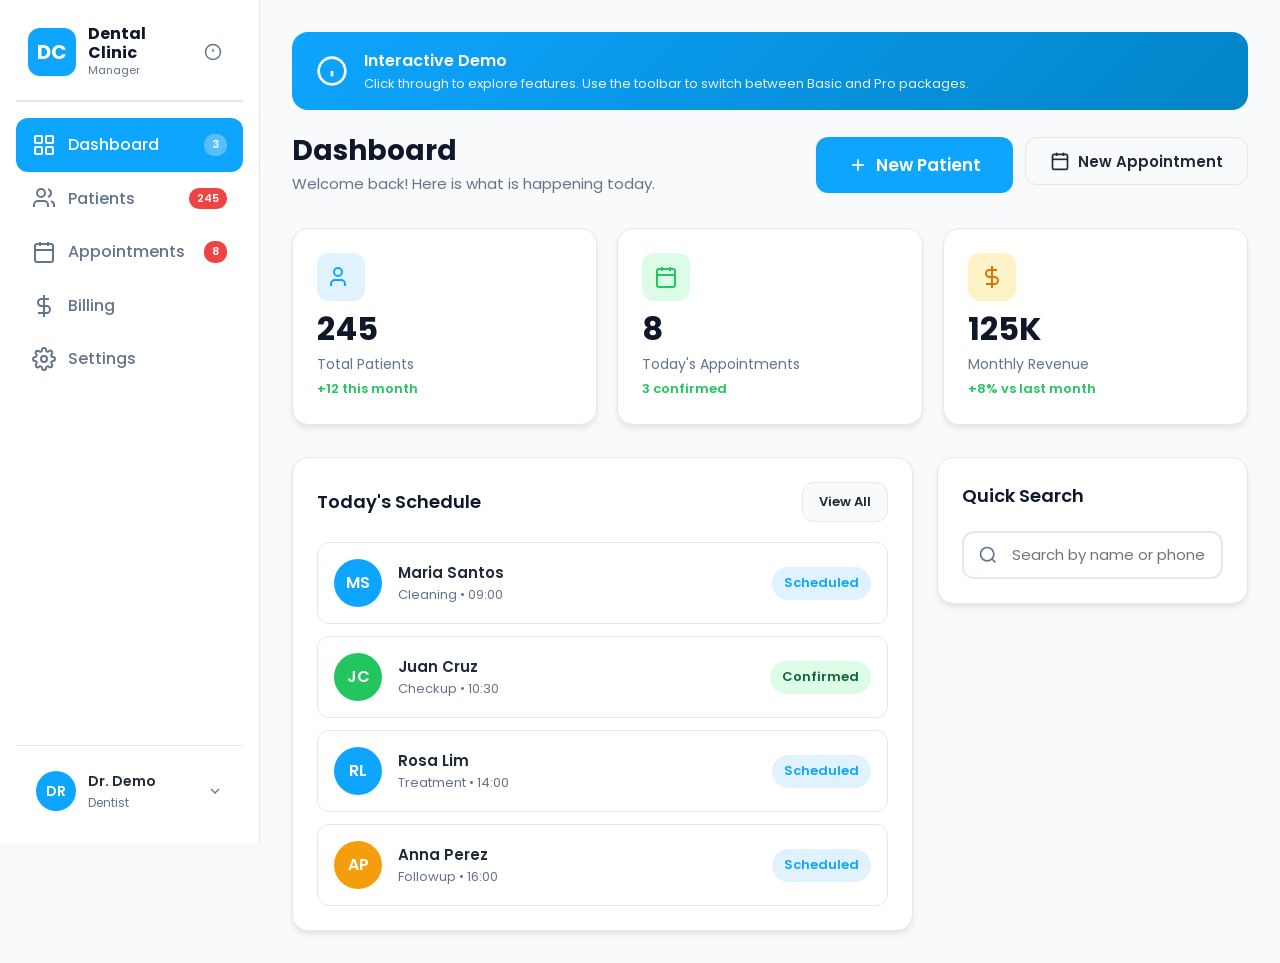
==== commit b5e9439e: "Initial Kimi Codes" ====
--- a/index.html
+++ b/index.html
@@ -3,13 +3,14 @@
 <head>
 <meta charset="UTF-8">
 <meta name="viewport" content="width=device-width, initial-scale=1.0, maximum-scale=5.0">
+<meta name="description" content="Dental Clinic Manager - Patient records, appointments, billing, and tooth charting">
 <title>Dental Clinic Manager - Demo</title>
 <link href="https://fonts.googleapis.com/css2?family=Poppins:wght@300;400;500;600;700&display=swap" rel="stylesheet">
 <link rel="stylesheet" href="css/styles.css">
 </head>
 <body class="show-option-a" data-theme="light">
 
-<!-- Accessibility Toolbar -->
+<!-- Accessibility Toolbar Panel -->
 <div class="access-toolbar" id="access-toolbar">
   <div class="toolbar-left">
     <span class="toolbar-label">Package</span>
@@ -38,9 +39,6 @@
       <svg width="16" height="16" viewBox="0 0 24 24" fill="none" stroke="currentColor" stroke-width="2"><circle cx="12" cy="12" r="5"/><path d="M12 1v2M12 21v2M4.22 4.22l1.42 1.42M18.36 18.36l1.42 1.42M1 12h2M21 12h2M4.22 19.78l1.42-1.42M18.36 5.64l1.42-1.42"/></svg>
     </button>
   </div>
-  <button class="toolbar-collapse" id="toolbar-collapse" onclick="toggleToolbar()" aria-label="Collapse toolbar">
-    <svg width="16" height="16" viewBox="0 0 24 24" fill="none" stroke="currentColor" stroke-width="2"><path d="m18 15-6-6-6 6"/></svg>
-  </button>
 </div>
 
 <!-- Mobile Header -->
@@ -52,9 +50,14 @@
     <div class="logo-icon">DC</div>
     <span class="logo-text">Dental Clinic</span>
   </div>
-  <button class="mobile-search-btn" onclick="toggleMobileSearch()" aria-label="Search">
-    <svg width="24" height="24" viewBox="0 0 24 24" fill="none" stroke="currentColor" stroke-width="2"><circle cx="11" cy="11" r="8"/><path d="m21 21-4.3-4.3"/></svg>
-  </button>
+  <div class="mobile-header-actions">
+    <button class="mobile-access-btn" onclick="toggleAccessToolbar()" aria-label="Accessibility tools" title="Accessibility Tools">
+      <svg width="20" height="20" viewBox="0 0 24 24" fill="none" stroke="currentColor" stroke-width="2"><circle cx="12" cy="12" r="10"/><line x1="12" y1="8" x2="12" y2="12"/><line x1="12" y1="16" x2="12.01" y2="16"/></svg>
+    </button>
+    <button class="mobile-search-btn" onclick="toggleMobileSearch()" aria-label="Search">
+      <svg width="24" height="24" viewBox="0 0 24 24" fill="none" stroke="currentColor" stroke-width="2"><circle cx="11" cy="11" r="8"/><path d="m21 21-4.3-4.3"/></svg>
+    </button>
+  </div>
 </header>
 
 <!-- Mobile Search Overlay -->
@@ -82,9 +85,14 @@
           <p>Manager</p>
         </div>
       </div>
-      <button class="sidebar-close" onclick="toggleMobileSidebar()" aria-label="Close menu">
-        <svg width="24" height="24" viewBox="0 0 24 24" fill="none" stroke="currentColor" stroke-width="2"><line x1="18" y1="6" x2="6" y2="18"/><line x1="6" y1="6" x2="18" y2="18"/></svg>
-      </button>
+      <div class="sidebar-header-actions">
+        <button class="sidebar-access-btn" onclick="toggleAccessToolbar()" aria-label="Accessibility tools" title="Accessibility Tools">
+          <svg width="18" height="18" viewBox="0 0 24 24" fill="none" stroke="currentColor" stroke-width="2"><circle cx="12" cy="12" r="10"/><line x1="12" y1="8" x2="12" y2="12"/><line x1="12" y1="16" x2="12.01" y2="16"/></svg>
+        </button>
+        <button class="sidebar-close" onclick="toggleMobileSidebar()" aria-label="Close menu">
+          <svg width="24" height="24" viewBox="0 0 24 24" fill="none" stroke="currentColor" stroke-width="2"><line x1="18" y1="6" x2="6" y2="18"/><line x1="6" y1="6" x2="18" y2="18"/></svg>
+        </button>
+      </div>
     </div>
 
     <nav class="sidebar-nav" id="sidebar-nav">
@@ -227,7 +235,7 @@
             </div>
             <div class="search-box" style="max-width:100%">
               <svg width="20" height="20" viewBox="0 0 24 24" fill="none" stroke="currentColor" stroke-width="2"><circle cx="11" cy="11" r="8"/><path d="m21 21-4.3-4.3"/></svg>
-              <input type="text" placeholder="Search by name or phone..." oninput="handleSearch(this)" id="dashboard-search">
+              <input type="text" placeholder="Search by name or phone..." oninput="debouncedSearch(() => handleSearch(this))" id="dashboard-search">
               <div class="search-results" id="dashboard-search-results"></div>
             </div>
             <div class="option-b-only" style="margin-top:16px">
@@ -269,7 +277,7 @@
         <div class="patients-toolbar">
           <div class="search-box" style="max-width:400px;flex:1">
             <svg width="20" height="20" viewBox="0 0 24 24" fill="none" stroke="currentColor" stroke-width="2"><circle cx="11" cy="11" r="8"/><path d="m21 21-4.3-4.3"/></svg>
-            <input type="text" placeholder="Search by name or phone..." id="patients-search-input" oninput="filterPatients(this.value)">
+            <input type="text" placeholder="Search by name or phone..." id="patients-search-input" oninput="debouncedSearch(() => filterPatients(this.value))">
           </div>
           <div class="option-b-only filter-chips-wrapper">
             <span style="font-size:13px;color:var(--text-muted);white-space:nowrap">Filters:</span>
@@ -636,6 +644,14 @@
         </div>
 
         <div class="calendar-grid" id="calendar-grid"></div>
+        <div class="calendar-legend" id="calendar-legend">
+          <span class="legend-label">Appointment Types:</span>
+          <span class="legend-item"><span class="legend-dot cleaning"></span> Cleaning</span>
+          <span class="legend-item"><span class="legend-dot checkup"></span> Check-up</span>
+          <span class="legend-item"><span class="legend-dot treatment"></span> Treatment</span>
+          <span class="legend-item"><span class="legend-dot followup"></span> Follow-up</span>
+          <span class="legend-item"><span class="legend-dot emergency"></span> Emergency</span>
+        </div>
       </div>
 
       <div class="card" style="margin-top:24px">
@@ -666,7 +682,7 @@
               <label class="form-label">Patient <span class="required">*</span></label>
               <div class="search-box" style="max-width:100%">
                 <svg width="20" height="20" viewBox="0 0 24 24" fill="none" stroke="currentColor" stroke-width="2"><circle cx="11" cy="11" r="8"/><path d="m21 21-4.3-4.3"/></svg>
-                <input type="text" placeholder="Search patient..." id="appt-patient-search" oninput="searchPatientsForAppt(this)" required>
+                <input type="text" placeholder="Search patient..." id="appt-patient-search" oninput="debouncedSearch(() => searchPatientsForAppt(this))" required>
                 <div class="search-results" id="appt-search-results"></div>
               </div>
               <input type="hidden" id="appt-patient-id">
@@ -759,26 +775,27 @@
         <div class="stat-card">
           <div class="stat-header">
             <div class="stat-icon green"><svg width="24" height="24" viewBox="0 0 24 24" fill="none" stroke="currentColor" stroke-width="2"><path d="M12 2v20"/><path d="m17 5-5-3-5 3"/><path d="m17 19-5 3-5-3"/></svg></div>
-            <span class="feature-tag tag-option-b">Pro</span>
-          </div>
-          <div class="stat-value">125K</div>
+          </div>
+          <div class="stat-value" data-count="125" data-prefix="" data-suffix="K">0</div>
           <div class="stat-label">Total Revenue (Jun)</div>
+          <div class="stat-change up">+8% vs last month</div>
         </div>
         <div class="stat-card">
           <div class="stat-header">
             <div class="stat-icon orange"><svg width="24" height="24" viewBox="0 0 24 24" fill="none" stroke="currentColor" stroke-width="2"><circle cx="12" cy="12" r="10"/><path d="M12 6v6l4 2"/></svg></div>
-            <span class="feature-tag tag-option-b">Pro</span>
-          </div>
-          <div class="stat-value">42</div>
+          </div>
+          <div class="stat-value" data-count="42">0</div>
           <div class="stat-label">Treatments Done</div>
+          <div class="stat-change up">+5 vs May</div>
         </div>
         <div class="stat-card">
           <div class="stat-header">
             <div class="stat-icon red"><svg width="24" height="24" viewBox="0 0 24 24" fill="none" stroke="currentColor" stroke-width="2"><circle cx="12" cy="12" r="10"/><line x1="12" y1="8" x2="12" y2="12"/><line x1="12" y1="16" x2="12.01" y2="16"/></svg></div>
             <span class="feature-tag tag-option-b">Pro</span>
           </div>
-          <div class="stat-value">3</div>
+          <div class="stat-value" data-count="3">0</div>
           <div class="stat-label">Pending Payments</div>
+          <div class="stat-change down">7,500 total</div>
         </div>
       </div>
 
@@ -827,7 +844,7 @@
               <label class="form-label">Patient <span class="required">*</span></label>
               <div class="search-box" style="max-width:100%">
                 <svg width="20" height="20" viewBox="0 0 24 24" fill="none" stroke="currentColor" stroke-width="2"><circle cx="11" cy="11" r="8"/><path d="m21 21-4.3-4.3"/></svg>
-                <input type="text" placeholder="Search patient..." id="invoice-patient-search" oninput="searchPatientsForInvoice(this)" required>
+                <input type="text" placeholder="Search patient..." id="invoice-patient-search" oninput="debouncedSearch(() => searchPatientsForInvoice(this))" required>
                 <div class="search-results" id="invoice-search-results"></div>
               </div>
               <input type="hidden" id="invoice-patient-id">
--- a/css/styles.css
+++ b/css/styles.css
@@ -87,21 +87,39 @@
 }
 
 /* ===== ACCESSIBILITY TOOLBAR ===== */
+
 .access-toolbar {
   position: fixed;
-  top: 0; left: 0; right: 0;
+  top: 72px;
+  right: 16px;
   background: var(--secondary);
   color: white;
-  padding: 8px 20px;
+  padding: 16px 20px;
+  display: none;
+  flex-direction: column;
+  gap: 16px;
+  z-index: 1000;
+  border-radius: var(--radius-lg);
+  box-shadow: var(--shadow-xl);
+  min-width: 320px;
+  max-width: 90vw;
+  animation: toolbarSlideIn 0.2s ease;
+}
+@media (max-width: 1024px) {
+  .access-toolbar {
+    top: 64px;
+    right: 12px;
+    left: 12px;
+    min-width: auto;
+  }
+}
+.access-toolbar.active {
   display: flex;
-  align-items: center;
-  justify-content: space-between;
-  z-index: 1000;
-  gap: 16px;
-  flex-wrap: wrap;
-  transition: transform 0.3s ease;
-}
-.access-toolbar.collapsed { transform: translateY(calc(-100% + 28px)); }
+}
+@keyframes toolbarSlideIn {
+  from { opacity: 0; transform: translateY(-10px) scale(0.95); }
+  to { opacity: 1; transform: translateY(0) scale(1); }
+}
 .toolbar-left, .toolbar-right { display: flex; align-items: center; gap: 12px; flex-wrap: wrap; }
 .toolbar-label { font-size: 12px; font-weight: 600; text-transform: uppercase; letter-spacing: 1px; opacity: 0.8; white-space: nowrap; }
 .toggle-group { display: flex; background: rgba(255,255,255,0.1); border-radius: 8px; padding: 4px; gap: 4px; }
@@ -116,10 +134,6 @@
 .voice-btn.recording { background: #991b1b; animation: pulse 1.5s infinite; }
 .theme-btn { background: rgba(255,255,255,0.1); border: none; color: white; padding: 6px 10px; border-radius: 6px; cursor: pointer; transition: var(--transition); }
 .theme-btn:hover { background: rgba(255,255,255,0.2); }
-.toolbar-collapse { position: absolute; bottom: -28px; right: 20px; background: var(--secondary); border: none; color: white; padding: 4px 12px; border-radius: 0 0 8px 8px; cursor: pointer; transition: var(--transition); }
-.toolbar-collapse:hover { background: var(--primary); }
-.toolbar-collapse svg { transition: transform 0.3s ease; }
-.access-toolbar.collapsed .toolbar-collapse svg { transform: rotate(180deg); }
 @keyframes pulse { 0%, 100% { opacity: 1; } 50% { opacity: 0.6; } }
 
 /* ===== MOBILE HEADER ===== */
@@ -137,12 +151,16 @@
 .mobile-search-results { flex: 1; overflow-y: auto; padding: 8px 16px; }
 
 /* ===== APP CONTAINER ===== */
-.app-container { display: flex; min-height: 100vh; padding-top: var(--toolbar-height); }
+.app-container { display: flex; min-height: 100vh;  }
 .sidebar-overlay { display: none; position: fixed; inset: 0; background: rgba(0,0,0,0.5); z-index: 899; }
 
 /* ===== SIDEBAR ===== */
 .sidebar { width: var(--sidebar-width); background: var(--bg); border-right: 1px solid var(--border); padding: 24px 16px; display: flex; flex-direction: column; gap: 8px; position: fixed; height: calc(100vh - var(--toolbar-height)); overflow-y: auto; z-index: 900; transition: transform 0.3s ease, width 0.3s ease; }
 .sidebar-header { display: flex; align-items: center; justify-content: space-between; padding: 0 12px 20px; border-bottom: 2px solid var(--border); margin-bottom: 8px; }
+.sidebar-header-actions { display: flex; align-items: center; gap: 8px; }
+.sidebar-access-btn { background: none; border: none; color: var(--text-muted); cursor: pointer; padding: 8px; border-radius: 8px; min-width: 36px; min-height: 36px; display: flex; align-items: center; justify-content: center; transition: var(--transition); }
+.sidebar-access-btn:hover { background: var(--bg-alt); color: var(--primary); }
+.sidebar-access-btn.active { color: var(--primary); background: var(--primary-light); }
 .sidebar-close { display: none; background: none; border: none; color: var(--text); cursor: pointer; padding: 8px; border-radius: 8px; }
 .sidebar-close:hover { background: var(--bg-alt); }
 .sidebar-logo { display: flex; align-items: center; gap: 12px; }
@@ -536,7 +554,7 @@
   .sidebar-close { display: block; }
   .main-content { margin-left: 0; max-width: 100%; padding: 24px; }
   .mobile-header { display: flex; }
-  .app-container { padding-top: calc(var(--toolbar-height) + 56px); }
+  .app-container { padding-top: 56px; }
   .dashboard-grid { grid-template-columns: 1fr; }
   .invoice-layout { grid-template-columns: 1fr; }
   .invoice-preview-card { position: static; order: -1; }
@@ -616,3 +634,340 @@
 .detail-field { background: var(--bg-alt); cursor: default; }
 .detail-field.editable { background: var(--bg); cursor: text; }
 .detail-field.editable:disabled { background: var(--bg-alt); }
+
+
+/* ===== DARK MODE TOOLBAR FIX ===== */
+body[data-theme="dark"] .access-toolbar {
+  background: #0f172a;
+  color: #f1f5f9;
+}
+
+body[data-theme="dark"] .toggle-btn { 
+  color: #f1f5f9; 
+}
+body[data-theme="dark"] .toggle-btn.active { 
+  color: white; 
+}
+body[data-theme="dark"] .toolbar-label { 
+  color: #cbd5e1; 
+}
+body[data-theme="dark"] .mobile-access-btn { color: #f1f5f9; }
+body[data-theme="dark"] .mobile-access-btn:hover { background: #1e293b; color: var(--primary); }
+body[data-theme="dark"] .mobile-access-btn.active { color: var(--primary); background: rgba(14,165,255,0.15); }
+body[data-theme="dark"] .sidebar-access-btn { color: #94a3b8; }
+body[data-theme="dark"] .sidebar-access-btn:hover { background: #1e293b; color: var(--primary); }
+body[data-theme="dark"] .sidebar-access-btn.active { color: var(--primary); background: rgba(14,165,255,0.15); }
+
+/* Dark mode scrollbar */
+body[data-theme="dark"] ::-webkit-scrollbar-track { background: #1e293b; }
+body[data-theme="dark"] ::-webkit-scrollbar-thumb { background: #475569; }
+body[data-theme="dark"] ::-webkit-scrollbar-thumb:hover { background: #64748b; }
+body[data-theme="dark"] { scrollbar-color: #475569 #1e293b; }
+
+/* High contrast scrollbar */
+body.high-contrast ::-webkit-scrollbar-track { background: var(--bg); }
+body.high-contrast ::-webkit-scrollbar-thumb { background: var(--border); }
+body.high-contrast ::-webkit-scrollbar-thumb:hover { background: var(--text-muted); }
+
+.voice-input-btn:focus-visible { outline: 3px solid var(--primary); outline-offset: 2px; border-radius: 8px; }
+
+
+/* ===== TOOTH ARC ===== */
+#upper-jaw .tooth:nth-child(1) { transform: rotate(28deg) translateY(42px); }
+#upper-jaw .tooth:nth-child(2) { transform: rotate(24deg) translateY(34px); }
+#upper-jaw .tooth:nth-child(3) { transform: rotate(20deg) translateY(26px); }
+#upper-jaw .tooth:nth-child(4) { transform: rotate(16deg) translateY(18px); }
+#upper-jaw .tooth:nth-child(5) { transform: rotate(12deg) translateY(12px); }
+#upper-jaw .tooth:nth-child(6) { transform: rotate(8deg) translateY(6px); }
+#upper-jaw .tooth:nth-child(7) { transform: rotate(4deg) translateY(2px); }
+#upper-jaw .tooth:nth-child(8) { transform: rotate(0deg) translateY(0px); }
+#upper-jaw .tooth:nth-child(9) { transform: rotate(-4deg) translateY(2px); }
+#upper-jaw .tooth:nth-child(10) { transform: rotate(-8deg) translateY(6px); }
+#upper-jaw .tooth:nth-child(11) { transform: rotate(-12deg) translateY(12px); }
+#upper-jaw .tooth:nth-child(12) { transform: rotate(-16deg) translateY(18px); }
+#upper-jaw .tooth:nth-child(13) { transform: rotate(-20deg) translateY(26px); }
+#upper-jaw .tooth:nth-child(14) { transform: rotate(-24deg) translateY(34px); }
+#upper-jaw .tooth:nth-child(15) { transform: rotate(-28deg) translateY(42px); }
+#upper-jaw .tooth:nth-child(16) { transform: rotate(-32deg) translateY(50px); }
+
+#lower-jaw .tooth:nth-child(1) { transform: rotate(-28deg) translateY(-42px); }
+#lower-jaw .tooth:nth-child(2) { transform: rotate(-24deg) translateY(-34px); }
+#lower-jaw .tooth:nth-child(3) { transform: rotate(-20deg) translateY(-26px); }
+#lower-jaw .tooth:nth-child(4) { transform: rotate(-16deg) translateY(-18px); }
+#lower-jaw .tooth:nth-child(5) { transform: rotate(-12deg) translateY(-12px); }
+#lower-jaw .tooth:nth-child(6) { transform: rotate(-8deg) translateY(-6px); }
+#lower-jaw .tooth:nth-child(7) { transform: rotate(-4deg) translateY(-2px); }
+#lower-jaw .tooth:nth-child(8) { transform: rotate(0deg) translateY(0px); }
+#lower-jaw .tooth:nth-child(9) { transform: rotate(4deg) translateY(-2px); }
+#lower-jaw .tooth:nth-child(10) { transform: rotate(8deg) translateY(-6px); }
+#lower-jaw .tooth:nth-child(11) { transform: rotate(12deg) translateY(-12px); }
+#lower-jaw .tooth:nth-child(12) { transform: rotate(16deg) translateY(-18px); }
+#lower-jaw .tooth:nth-child(13) { transform: rotate(20deg) translateY(-26px); }
+#lower-jaw .tooth:nth-child(14) { transform: rotate(24deg) translateY(-34px); }
+#lower-jaw .tooth:nth-child(15) { transform: rotate(28deg) translateY(-42px); }
+#lower-jaw .tooth:nth-child(16) { transform: rotate(32deg) translateY(-50px); }
+
+@media (max-width: 768px) {
+  .tooth { width: 26px; height: 38px; }
+  .tooth-number { font-size: 7px; }
+  .tooth-status { width: 10px; height: 10px; }
+  .jaw-row { gap: 2px; padding: 10px 0; }
+  #upper-jaw .tooth:nth-child(1) { transform: rotate(20deg) translateY(24px); }
+  #upper-jaw .tooth:nth-child(2) { transform: rotate(16deg) translateY(18px); }
+  #upper-jaw .tooth:nth-child(3) { transform: rotate(12deg) translateY(12px); }
+  #upper-jaw .tooth:nth-child(4) { transform: rotate(8deg) translateY(8px); }
+  #upper-jaw .tooth:nth-child(5) { transform: rotate(5deg) translateY(4px); }
+  #upper-jaw .tooth:nth-child(6) { transform: rotate(2deg) translateY(1px); }
+  #upper-jaw .tooth:nth-child(7) { transform: rotate(0deg) translateY(0px); }
+  #upper-jaw .tooth:nth-child(8) { transform: rotate(0deg) translateY(0px); }
+  #upper-jaw .tooth:nth-child(9) { transform: rotate(-2deg) translateY(1px); }
+  #upper-jaw .tooth:nth-child(10) { transform: rotate(-5deg) translateY(4px); }
+  #upper-jaw .tooth:nth-child(11) { transform: rotate(-8deg) translateY(8px); }
+  #upper-jaw .tooth:nth-child(12) { transform: rotate(-12deg) translateY(12px); }
+  #upper-jaw .tooth:nth-child(13) { transform: rotate(-16deg) translateY(18px); }
+  #upper-jaw .tooth:nth-child(14) { transform: rotate(-20deg) translateY(24px); }
+  #upper-jaw .tooth:nth-child(15) { transform: rotate(-24deg) translateY(30px); }
+  #upper-jaw .tooth:nth-child(16) { transform: rotate(-28deg) translateY(36px); }
+  #lower-jaw .tooth:nth-child(1) { transform: rotate(-20deg) translateY(-24px); }
+  #lower-jaw .tooth:nth-child(2) { transform: rotate(-16deg) translateY(-18px); }
+  #lower-jaw .tooth:nth-child(3) { transform: rotate(-12deg) translateY(-12px); }
+  #lower-jaw .tooth:nth-child(4) { transform: rotate(-8deg) translateY(-8px); }
+  #lower-jaw .tooth:nth-child(5) { transform: rotate(-5deg) translateY(-4px); }
+  #lower-jaw .tooth:nth-child(6) { transform: rotate(-2deg) translateY(-1px); }
+  #lower-jaw .tooth:nth-child(7) { transform: rotate(0deg) translateY(0px); }
+  #lower-jaw .tooth:nth-child(8) { transform: rotate(0deg) translateY(0px); }
+  #lower-jaw .tooth:nth-child(9) { transform: rotate(2deg) translateY(-1px); }
+  #lower-jaw .tooth:nth-child(10) { transform: rotate(5deg) translateY(-4px); }
+  #lower-jaw .tooth:nth-child(11) { transform: rotate(8deg) translateY(-8px); }
+  #lower-jaw .tooth:nth-child(12) { transform: rotate(12deg) translateY(-12px); }
+  #lower-jaw .tooth:nth-child(13) { transform: rotate(16deg) translateY(-18px); }
+  #lower-jaw .tooth:nth-child(14) { transform: rotate(20deg) translateY(-24px); }
+  #lower-jaw .tooth:nth-child(15) { transform: rotate(24deg) translateY(-30px); }
+  #lower-jaw .tooth:nth-child(16) { transform: rotate(28deg) translateY(-36px); }
+}
+
+/* ===== CALENDAR LEGEND ===== */
+.calendar-legend { display: flex; align-items: center; gap: 16px; margin-top: 20px; padding: 12px 16px; background: var(--bg); border: 1px solid var(--border); border-radius: var(--radius); flex-wrap: wrap; }
+.legend-label { font-size: 13px; font-weight: 600; color: var(--text-muted); }
+.legend-item { display: flex; align-items: center; gap: 6px; font-size: 13px; color: var(--text); }
+.legend-dot { width: 12px; height: 12px; border-radius: 3px; }
+.legend-dot.cleaning { background: var(--primary-light); border: 1px solid var(--primary); }
+.legend-dot.checkup { background: var(--success-light); border: 1px solid var(--success); }
+.legend-dot.treatment { background: var(--warning-light); border: 1px solid var(--warning); }
+.legend-dot.followup { background: var(--bg-alt); border: 1px solid var(--text-muted); }
+.legend-dot.emergency { background: var(--danger-light); border: 1px solid var(--danger); }
+
+/* ===== WEEK VIEW ===== */
+.week-day { border: 1px solid var(--border); border-radius: var(--radius); padding: 12px; min-height: 120px; background: var(--bg); cursor: pointer; transition: var(--transition); }
+.week-day:hover { border-color: var(--primary); box-shadow: var(--shadow); }
+.week-day.today { border-color: var(--primary); background: rgba(14,165,255,0.05); }
+.week-day-header { display: flex; justify-content: space-between; align-items: center; margin-bottom: 8px; padding-bottom: 8px; border-bottom: 1px solid var(--border); }
+.week-day-name { font-size: 12px; font-weight: 600; color: var(--text-muted); text-transform: uppercase; }
+.week-day-date { font-size: 18px; font-weight: 700; color: var(--secondary); }
+.week-appts { display: flex; flex-direction: column; gap: 4px; }
+.week-appt-item { display: flex; align-items: center; gap: 8px; padding: 6px 8px; border-radius: 6px; font-size: 12px; cursor: pointer; transition: var(--transition); flex-wrap: wrap; }
+.week-appt-item:hover { opacity: 0.8; }
+.week-appt-item.cleaning { background: var(--primary-light); color: var(--primary); }
+.week-appt-item.checkup { background: var(--success-light); color: var(--success); }
+.week-appt-item.treatment { background: var(--warning-light); color: #d97706; }
+.week-appt-item.followup { background: var(--bg-alt); color: var(--text-muted); }
+.week-appt-item.emergency { background: var(--danger-light); color: var(--danger); }
+.week-appt-time { font-weight: 600; font-size: 11px; min-width: 40px; }
+.week-appt-name { flex: 1; font-weight: 500; }
+.week-appt-type { font-size: 10px; text-transform: uppercase; opacity: 0.7; }
+.week-no-appts { font-size: 12px; color: var(--text-muted); text-align: center; padding: 8px; font-style: italic; }
+
+/* ===== DAY VIEW ===== */
+.day-view-container { padding: 16px; }
+.day-view-empty { text-align: center; padding: 48px 24px; color: var(--text-muted); }
+.day-view-empty svg { margin-bottom: 16px; color: var(--border); }
+.day-view-empty h3 { color: var(--secondary); margin-bottom: 8px; }
+.day-view-timeline { display: flex; flex-direction: column; gap: 0; }
+.day-view-slot { display: flex; gap: 16px; padding: 12px 0; border-bottom: 1px solid var(--border); }
+.day-view-slot:last-child { border-bottom: none; }
+.day-view-time { width: 60px; font-size: 13px; font-weight: 600; color: var(--text-muted); flex-shrink: 0; padding-top: 4px; }
+.day-view-slots { flex: 1; display: flex; flex-direction: column; gap: 8px; }
+.day-view-slot-empty { font-size: 13px; color: var(--text-muted); padding: 8px 12px; background: var(--bg-alt); border-radius: var(--radius); font-style: italic; }
+.day-view-appt { padding: 12px 16px; border-radius: var(--radius); cursor: pointer; transition: var(--transition); border-left: 4px solid var(--primary); }
+.day-view-appt:hover { transform: translateX(4px); box-shadow: var(--shadow); }
+.day-view-appt.cleaning { background: var(--primary-light); border-left-color: var(--primary); }
+.day-view-appt.checkup { background: var(--success-light); border-left-color: var(--success); }
+.day-view-appt.treatment { background: var(--warning-light); border-left-color: var(--warning); }
+.day-view-appt.followup { background: var(--bg-alt); border-left-color: var(--text-muted); }
+.day-view-appt.emergency { background: var(--danger-light); border-left-color: var(--danger); }
+.day-view-appt-header { display: flex; justify-content: space-between; align-items: center; margin-bottom: 4px; }
+.day-view-appt-time { font-size: 13px; font-weight: 600; color: var(--secondary); }
+.day-view-appt-name { font-size: 15px; font-weight: 600; color: var(--secondary); }
+.day-view-appt-dentist { font-size: 13px; color: var(--text-muted); margin-top: 2px; }
+
+/* ===== DAY APPOINTMENTS MODAL ===== */
+.day-modal-appts { display: flex; flex-direction: column; gap: 12px; }
+.day-modal-appt { display: flex; align-items: center; gap: 16px; padding: 16px; border-radius: var(--radius); border-left: 4px solid var(--primary); background: var(--bg); transition: var(--transition); }
+.day-modal-appt:hover { background: var(--bg-alt); }
+.day-modal-appt.cleaning { border-left-color: var(--primary); background: var(--primary-light); }
+.day-modal-appt.checkup { border-left-color: var(--success); background: var(--success-light); }
+.day-modal-appt.treatment { border-left-color: var(--warning); background: var(--warning-light); }
+.day-modal-appt.followup { border-left-color: var(--text-muted); background: var(--bg-alt); }
+.day-modal-appt.emergency { border-left-color: var(--danger); background: var(--danger-light); }
+.day-modal-appt-time { font-size: 18px; font-weight: 700; color: var(--secondary); min-width: 60px; }
+.day-modal-appt-info { flex: 1; }
+.day-modal-appt-name { font-size: 15px; font-weight: 600; color: var(--secondary); }
+.day-modal-appt-meta { font-size: 13px; color: var(--text-muted); margin-top: 2px; }
+
+/* ===== APPOINTMENT DETAIL MODAL ===== */
+.appt-detail-card { display: flex; flex-direction: column; gap: 0; }
+.appt-detail-row { display: flex; justify-content: space-between; align-items: center; padding: 14px 0; border-bottom: 1px solid var(--border); gap: 16px; }
+.appt-detail-row:last-child { border-bottom: none; }
+.appt-detail-label { font-size: 14px; color: var(--text-muted); font-weight: 500; flex-shrink: 0; }
+.appt-detail-value { font-size: 15px; font-weight: 600; color: var(--text); text-align: right; word-break: break-word; }
+
+/* ===== DARK MODE OVERRIDES ===== */
+body[data-theme="dark"] .calendar-day-header { color: #94a3b8; }
+body[data-theme="dark"] .calendar-day.other-month { opacity: 0.25; }
+body[data-theme="dark"] .calendar-day { background: #1e293b; border-color: #334155; }
+body[data-theme="dark"] .calendar-day.today { background: rgba(14,165,255,0.1); border-color: var(--primary); }
+
+body[data-theme="dark"] .day-appt.cleaning { background: #0369a1; color: #ffffff; }
+body[data-theme="dark"] .day-appt.checkup { background: #15803d; color: #ffffff; }
+body[data-theme="dark"] .day-appt.treatment { background: #b45309; color: #ffffff; }
+body[data-theme="dark"] .day-appt.followup { background: #475569; color: #ffffff; }
+body[data-theme="dark"] .day-appt.emergency { background: #b91c1c; color: #ffffff; }
+
+body[data-theme="dark"] .week-appt-item.cleaning { background: #0369a1; color: #ffffff; }
+body[data-theme="dark"] .week-appt-item.checkup { background: #15803d; color: #ffffff; }
+body[data-theme="dark"] .week-appt-item.treatment { background: #b45309; color: #ffffff; }
+body[data-theme="dark"] .week-appt-item.followup { background: #475569; color: #ffffff; }
+body[data-theme="dark"] .week-appt-item.emergency { background: #b91c1c; color: #ffffff; }
+
+body[data-theme="dark"] .day-view-appt.cleaning { background: rgba(3,105,161,0.3); border-left-color: #38bdf8; }
+body[data-theme="dark"] .day-view-appt.treatment { background: rgba(180,83,9,0.3); border-left-color: #fbbf24; }
+body[data-theme="dark"] .day-view-appt.checkup { background: rgba(21,128,61,0.3); border-left-color: #4ade80; }
+body[data-theme="dark"] .day-view-appt.followup { background: rgba(71,85,105,0.3); border-left-color: #94a3b8; }
+body[data-theme="dark"] .day-view-appt.emergency { background: rgba(185,28,28,0.3); border-left-color: #f87171; }
+body[data-theme="dark"] .day-view-appt .day-view-appt-name { color: #f1f5f9; }
+body[data-theme="dark"] .day-view-appt .day-view-appt-time { color: #e2e8f0; }
+body[data-theme="dark"] .day-view-appt .day-view-appt-dentist { color: #94a3b8; }
+body[data-theme="dark"] .day-view-slot-empty { background: #1e293b; color: #64748b; }
+
+body[data-theme="dark"] .day-modal-appt.cleaning { background: #0369a1; border-left-color: #38bdf8; }
+body[data-theme="dark"] .day-modal-appt.checkup { background: #15803d; border-left-color: #4ade80; }
+body[data-theme="dark"] .day-modal-appt.treatment { background: #b45309; border-left-color: #fbbf24; }
+body[data-theme="dark"] .day-modal-appt.followup { background: #475569; border-left-color: #94a3b8; }
+body[data-theme="dark"] .day-modal-appt.emergency { background: #b91c1c; border-left-color: #f87171; }
+body[data-theme="dark"] .day-modal-appt .day-modal-appt-name { color: #ffffff; }
+body[data-theme="dark"] .day-modal-appt .day-modal-appt-meta { color: #e2e8f0; }
+body[data-theme="dark"] .day-modal-appt .day-modal-appt-time { color: #f1f5f9; }
+
+body[data-theme="dark"] .legend-dot.cleaning { background: #0369a1; border-color: #38bdf8; }
+body[data-theme="dark"] .legend-dot.checkup { background: #15803d; border-color: #4ade80; }
+body[data-theme="dark"] .legend-dot.treatment { background: #b45309; border-color: #fbbf24; }
+body[data-theme="dark"] .legend-dot.followup { background: #475569; border-color: #94a3b8; }
+body[data-theme="dark"] .legend-dot.emergency { background: #b91c1c; border-color: #f87171; }
+body[data-theme="dark"] .legend-item { color: #e2e8f0; }
+body[data-theme="dark"] .legend-label { color: #94a3b8; }
+body[data-theme="dark"] .calendar-legend { background: #1e293b; border-color: #334155; }
+
+body[data-theme="dark"] .appt-detail-label { color: #94a3b8; }
+body[data-theme="dark"] .appt-detail-value { color: #f1f5f9; }
+
+body[data-theme="dark"] .toast { background: #1e293b; color: #f1f5f9; border: 1px solid #334155; }
+body[data-theme="dark"] .toast.success { background: #166534; color: #dcfce7; }
+body[data-theme="dark"] .toast.error { background: #991b1b; color: #fee2e2; }
+body[data-theme="dark"] .toast.warning { background: #92400e; color: #fef3c7; }
+body[data-theme="dark"] .toast.info { background: #075985; color: #e0f2fe; }
+
+/* ===== FONT SIZE LARGE OVERRIDES ===== */
+body.font-large { font-size: var(--font-size); }
+body.font-large .page-title h2 { font-size: 35px; }
+body.font-large .page-title p { font-size: 19px; }
+body.font-large .card-title { font-size: 22px; }
+body.font-large .stat-value { font-size: 40px; }
+body.font-large .stat-label { font-size: 17px; }
+body.font-large .stat-change { font-size: 16px; }
+body.font-large .nav-item { font-size: 19px; }
+body.font-large .nav-badge { font-size: 13px; }
+body.font-large .recent-info h4 { font-size: 19px; }
+body.font-large .recent-info p { font-size: 16px; }
+body.font-large .recent-time { font-size: 15px; }
+body.font-large .form-label { font-size: 17px; }
+body.font-large input, body.font-large select, body.font-large textarea { font-size: 19px; }
+body.font-large .btn { font-size: 19px; }
+body.font-large .btn-sm { font-size: 16px; }
+body.font-large .btn-lg { font-size: 21px; }
+body.font-large .tab { font-size: 19px; }
+body.font-large th { font-size: 15px; }
+body.font-large td { font-size: 19px; }
+body.font-large .status-badge { font-size: 16px; }
+body.font-large .chip { font-size: 16px; }
+body.font-large .timeline-title { font-size: 19px; }
+body.font-large .timeline-desc { font-size: 16px; }
+body.font-large .timeline-date { font-size: 15px; }
+body.font-large .alert-content h4 { font-size: 17px; }
+body.font-large .alert-content p { font-size: 15px; }
+body.font-large .file-name { font-size: 16px; }
+body.font-large .file-meta { font-size: 14px; }
+body.font-large .day-number { font-size: 17px; }
+body.font-large .day-appt { font-size: 12px; }
+body.font-large .calendar-day-header { font-size: 16px; }
+body.font-large .legend-item { font-size: 16px; }
+body.font-large .mobile-card-value { font-size: 17px; }
+body.font-large .mobile-card-label { font-size: 15px; }
+body.font-large .invoice-row { font-size: 17px; }
+body.font-large .invoice-row.total { font-size: 24px; }
+body.font-large .payment-method span { font-size: 17px; }
+body.font-large .chart-bar-label { font-size: 15px; }
+body.font-large .chart-bar-value { font-size: 16px; }
+body.font-large .treatment-breakdown-header { font-size: 17px; }
+body.font-large .user-menu-item { font-size: 17px; }
+body.font-large .demo-banner h3 { font-size: 19px; }
+body.font-large .demo-banner p { font-size: 16px; }
+body.font-large .login-branding h1 { font-size: 32px; }
+body.font-large .login-branding p { font-size: 17px; }
+body.font-large .empty-state h3 { font-size: 24px; }
+body.font-large .empty-state p { font-size: 17px; }
+body.font-large .modal-header h3 { font-size: 24px; }
+body.font-large .appt-detail-label { font-size: 17px; }
+body.font-large .appt-detail-value { font-size: 18px; }
+body.font-large .week-day-name { font-size: 14px; }
+body.font-large .week-day-date { font-size: 22px; }
+body.font-large .week-appt-item { font-size: 14px; }
+body.font-large .day-view-time { font-size: 15px; }
+body.font-large .day-view-appt-name { font-size: 17px; }
+body.font-large .day-view-appt-time { font-size: 15px; }
+body.font-large .day-view-appt-dentist { font-size: 15px; }
+body.font-large .day-view-slot-empty { font-size: 15px; }
+body.font-large .day-modal-appt-time { font-size: 20px; }
+body.font-large .day-modal-appt-name { font-size: 17px; }
+body.font-large .day-modal-appt-meta { font-size: 15px; }
+body.font-large .tooth-number { font-size: 12px; }
+body.font-large .jaw-label { font-size: 16px; }
+body.font-large .legend-item { font-size: 14px; }
+body.font-large .option-note { font-size: 16px; }
+body.font-large .form-hint { font-size: 16px; }
+body.font-large .section-divider span { font-size: 14px; }
+body.font-large .page-btn { font-size: 17px; }
+body.font-large .comparison-before, body.font-large .comparison-after { font-size: 22px; }
+
+/* ===== RESPONSIVE CALENDAR ===== */
+@media (max-width: 768px) {
+  .calendar-legend { gap: 12px; padding: 10px; }
+  .legend-label { width: 100%; margin-bottom: 4px; }
+  .week-day { min-height: 80px; padding: 8px; }
+  .week-appt-item { font-size: 11px; }
+  .day-view-slot { gap: 12px; padding: 8px 0; }
+  .day-view-time { width: 50px; font-size: 12px; }
+  .day-view-appt { padding: 10px 12px; }
+  .day-modal-appt { padding: 12px; }
+  .day-modal-appt-time { font-size: 16px; }
+}
+
+@media (max-width: 480px) {
+  .appt-detail-row { flex-direction: column; align-items: flex-start; gap: 4px; }
+  .appt-detail-value { text-align: left; }
+}
+
+/* ===== BILLING STATS GRID FIX ===== */
+body.show-option-b .stats-grid.option-b-only { display: grid; }
+body.show-option-b .reports-grid.option-b-only { display: grid; }
+body.show-option-b .dashboard-grid.option-b-only { display: grid; }
+body.show-option-b .settings-grid.option-b-only { display: grid; }
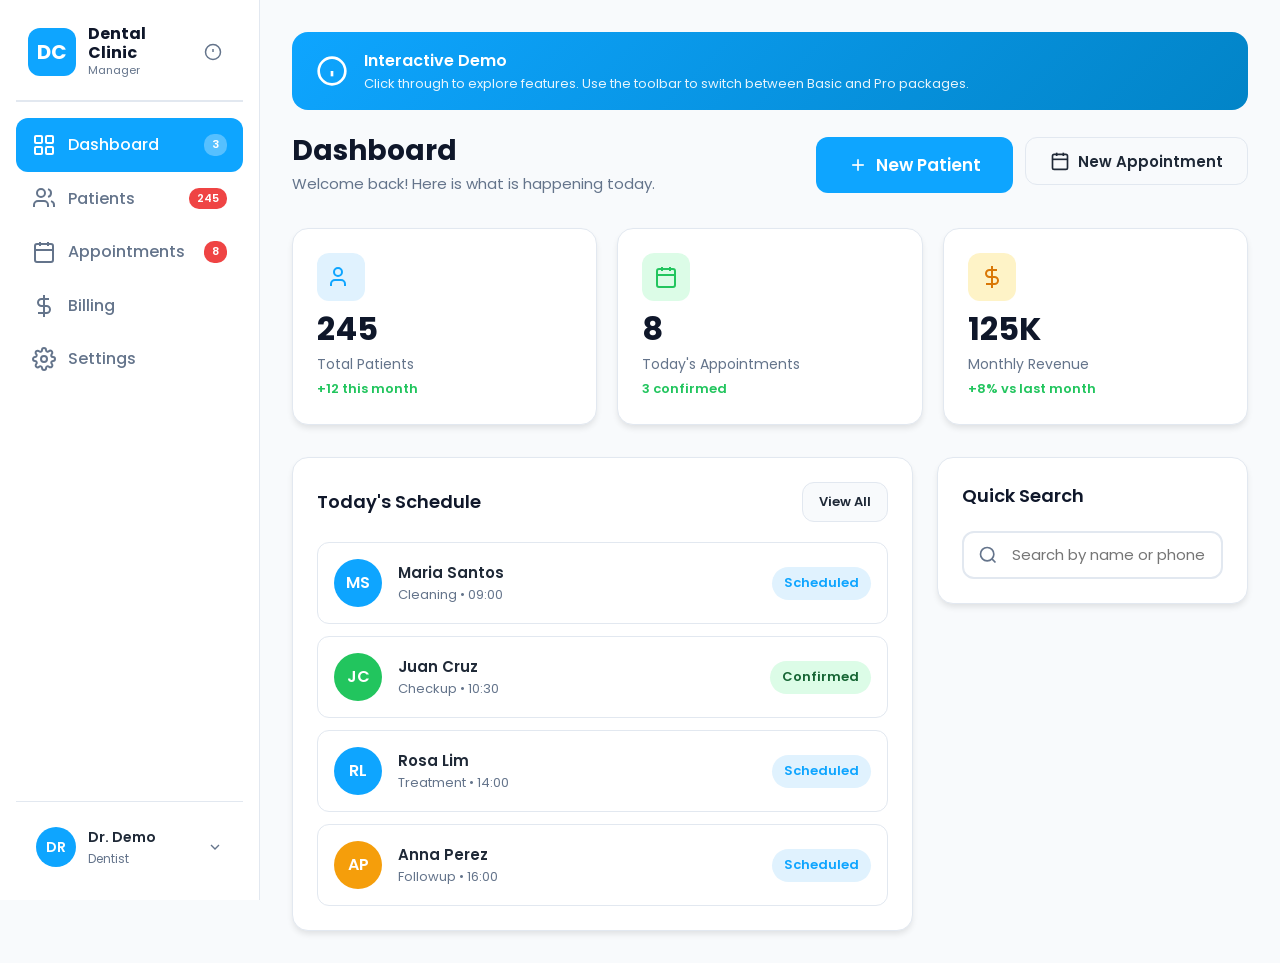
==== commit 5e9f9ed7: "Improve accessibility modal, sidebar layout, and responsive UI. Redesign the accessibility tools as " ====
--- a/index.html
+++ b/index.html
@@ -2,7 +2,7 @@
 <html lang="en">
 <head>
 <meta charset="UTF-8">
-<meta name="viewport" content="width=device-width, initial-scale=1.0, maximum-scale=5.0">
+<meta name="viewport" content="width=device-width, initial-scale=1.0, maximum-scale=5.0, viewport-fit=cover">
 <meta name="description" content="Dental Clinic Manager - Patient records, appointments, billing, and tooth charting">
 <title>Dental Clinic Manager - Demo</title>
 <link href="https://fonts.googleapis.com/css2?family=Poppins:wght@300;400;500;600;700&display=swap" rel="stylesheet">
@@ -10,34 +10,97 @@
 </head>
 <body class="show-option-a" data-theme="light">
 
-<!-- Accessibility Toolbar Panel -->
-<div class="access-toolbar" id="access-toolbar">
-  <div class="toolbar-left">
-    <span class="toolbar-label">Package</span>
-    <div class="toggle-group">
-      <button class="toggle-btn active" onclick="switchOption('a')" id="btn-opt-a">Basic</button>
-      <button class="toggle-btn" onclick="switchOption('b')" id="btn-opt-b">Pro</button>
-    </div>
-    <span class="option-badge option-a" id="option-badge">Basic</span>
-  </div>
-  <div class="toolbar-right">
-    <span class="toolbar-label">Text</span>
-    <div class="toggle-group">
-      <button class="toggle-btn active" onclick="setFontSize('normal')" id="btn-font-normal">Normal</button>
-      <button class="toggle-btn" onclick="setFontSize('large')" id="btn-font-large">Large</button>
-    </div>
-    <span class="toolbar-label" style="margin-left:8px">Contrast</span>
-    <div class="toggle-group">
-      <button class="toggle-btn active" onclick="setContrast('normal')" id="btn-contrast-normal">Normal</button>
-      <button class="toggle-btn" onclick="setContrast('high')" id="btn-contrast-high">High</button>
-    </div>
-    <button class="voice-btn" id="global-voice-btn" onclick="toggleGlobalVoice()">
-      <svg width="16" height="16" viewBox="0 0 24 24" fill="none" stroke="currentColor" stroke-width="2"><path d="M12 2a3 3 0 0 0-3 3v7a3 3 0 0 0 6 0V5a3 3 0 0 0-3-3Z"/><path d="M19 10v2a7 7 0 0 1-14 0v-2"/><line x1="12" y1="19" x2="12" y2="22"/></svg>
-      Voice
-    </button>
-    <button class="theme-btn" id="theme-btn" onclick="toggleTheme()" title="Toggle dark mode">
-      <svg width="16" height="16" viewBox="0 0 24 24" fill="none" stroke="currentColor" stroke-width="2"><circle cx="12" cy="12" r="5"/><path d="M12 1v2M12 21v2M4.22 4.22l1.42 1.42M18.36 18.36l1.42 1.42M1 12h2M21 12h2M4.22 19.78l1.42-1.42M18.36 5.64l1.42-1.42"/></svg>
-    </button>
+<!-- Accessibility Tools Modal -->
+<div class="access-modal-overlay" id="access-modal-overlay" onclick="if(event.target===this) closeAccessToolbar()" aria-hidden="true">
+  <div class="access-toolbar" id="access-toolbar" role="dialog" aria-labelledby="access-toolbar-title" aria-modal="true">
+    <div class="access-toolbar-header">
+      <div class="access-toolbar-heading">
+        <div class="access-toolbar-icon" aria-hidden="true">
+          <svg width="22" height="22" viewBox="0 0 24 24" fill="none" stroke="currentColor" stroke-width="2"><circle cx="12" cy="12" r="10"/><path d="M12 16v-4"/><path d="M12 8h.01"/></svg>
+        </div>
+        <div>
+          <h2 id="access-toolbar-title">Accessibility Tools</h2>
+          <p>Customize how you view and interact with the app</p>
+        </div>
+      </div>
+      <button class="access-toolbar-close" onclick="closeAccessToolbar()" aria-label="Close accessibility tools">
+        <svg width="20" height="20" viewBox="0 0 24 24" fill="none" stroke="currentColor" stroke-width="2"><line x1="18" y1="6" x2="6" y2="18"/><line x1="6" y1="6" x2="18" y2="18"/></svg>
+      </button>
+    </div>
+
+    <div class="access-toolbar-body">
+      <section class="access-section">
+        <div class="access-section-top">
+          <div class="access-section-info">
+            <div class="access-section-icon access-icon-package" aria-hidden="true">
+              <svg width="18" height="18" viewBox="0 0 24 24" fill="none" stroke="currentColor" stroke-width="2"><path d="m7.5 4.27 9 5.15"/><path d="M21 8a2 2 0 0 0-1-1.73l-7-4a2 2 0 0 0-2 0l-7 4A2 2 0 0 0 3 8v8a2 2 0 0 0 1 1.73l7 4a2 2 0 0 0 2 0l7-4A2 2 0 0 0 21 16Z"/><path d="m3.3 7 8.7 5 8.7-5"/><path d="M12 22V12"/></svg>
+            </div>
+            <div>
+              <span class="access-section-label">Demo Package</span>
+              <span class="access-section-desc">Switch between Basic and Pro features</span>
+            </div>
+          </div>
+          <span class="option-badge option-a" id="option-badge">Basic</span>
+        </div>
+        <div class="toggle-group access-toggle-group">
+          <button class="toggle-btn active" onclick="switchOption('a')" id="btn-opt-a">Basic</button>
+          <button class="toggle-btn" onclick="switchOption('b')" id="btn-opt-b">Pro</button>
+        </div>
+      </section>
+
+      <section class="access-section">
+        <div class="access-section-top">
+          <div class="access-section-info">
+            <div class="access-section-icon access-icon-text" aria-hidden="true">
+              <svg width="18" height="18" viewBox="0 0 24 24" fill="none" stroke="currentColor" stroke-width="2"><path d="M4 7V4h16v3"/><path d="M9 20h6"/><path d="M12 4v16"/></svg>
+            </div>
+            <div>
+              <span class="access-section-label">Text Size</span>
+              <span class="access-section-desc">Increase text for easier reading</span>
+            </div>
+          </div>
+        </div>
+        <div class="toggle-group access-toggle-group">
+          <button class="toggle-btn active" onclick="setFontSize('normal')" id="btn-font-normal">Normal</button>
+          <button class="toggle-btn" onclick="setFontSize('large')" id="btn-font-large">Large</button>
+        </div>
+      </section>
+
+      <section class="access-section">
+        <div class="access-section-top">
+          <div class="access-section-info">
+            <div class="access-section-icon access-icon-contrast" aria-hidden="true">
+              <svg width="18" height="18" viewBox="0 0 24 24" fill="none" stroke="currentColor" stroke-width="2"><circle cx="12" cy="12" r="10"/><path d="M12 2a10 10 0 0 1 0 20z"/></svg>
+            </div>
+            <div>
+              <span class="access-section-label">Contrast</span>
+              <span class="access-section-desc">Boost color contrast for clarity</span>
+            </div>
+          </div>
+        </div>
+        <div class="toggle-group access-toggle-group">
+          <button class="toggle-btn active" onclick="setContrast('normal')" id="btn-contrast-normal">Normal</button>
+          <button class="toggle-btn" onclick="setContrast('high')" id="btn-contrast-high">High</button>
+        </div>
+      </section>
+
+      <div class="access-actions">
+        <button class="access-action-card voice-btn" id="global-voice-btn" onclick="toggleGlobalVoice()">
+          <span class="access-action-icon" aria-hidden="true">
+            <svg width="20" height="20" viewBox="0 0 24 24" fill="none" stroke="currentColor" stroke-width="2"><path d="M12 2a3 3 0 0 0-3 3v7a3 3 0 0 0 6 0V5a3 3 0 0 0-3-3Z"/><path d="M19 10v2a7 7 0 0 1-14 0v-2"/><line x1="12" y1="19" x2="12" y2="22"/></svg>
+          </span>
+          <span class="access-action-label">Voice Input</span>
+          <span class="access-action-desc">Tap to start speaking</span>
+        </button>
+        <button class="access-action-card theme-btn" id="theme-btn" onclick="toggleTheme()" title="Toggle dark mode">
+          <span class="access-action-icon" aria-hidden="true">
+            <svg width="20" height="20" viewBox="0 0 24 24" fill="none" stroke="currentColor" stroke-width="2"><circle cx="12" cy="12" r="5"/><path d="M12 1v2M12 21v2M4.22 4.22l1.42 1.42M18.36 18.36l1.42 1.42M1 12h2M21 12h2M4.22 19.78l1.42-1.42M18.36 5.64l1.42-1.42"/></svg>
+          </span>
+          <span class="access-action-label">Theme</span>
+          <span class="access-action-desc">Switch light or dark mode</span>
+        </button>
+      </div>
+    </div>
   </div>
 </div>
 
@@ -51,9 +114,6 @@
     <span class="logo-text">Dental Clinic</span>
   </div>
   <div class="mobile-header-actions">
-    <button class="mobile-access-btn" onclick="toggleAccessToolbar()" aria-label="Accessibility tools" title="Accessibility Tools">
-      <svg width="20" height="20" viewBox="0 0 24 24" fill="none" stroke="currentColor" stroke-width="2"><circle cx="12" cy="12" r="10"/><line x1="12" y1="8" x2="12" y2="12"/><line x1="12" y1="16" x2="12.01" y2="16"/></svg>
-    </button>
     <button class="mobile-search-btn" onclick="toggleMobileSearch()" aria-label="Search">
       <svg width="24" height="24" viewBox="0 0 24 24" fill="none" stroke="currentColor" stroke-width="2"><circle cx="11" cy="11" r="8"/><path d="m21 21-4.3-4.3"/></svg>
     </button>
@@ -275,7 +335,7 @@
 
       <div class="card">
         <div class="patients-toolbar">
-          <div class="search-box" style="max-width:400px;flex:1">
+          <div class="search-box">
             <svg width="20" height="20" viewBox="0 0 24 24" fill="none" stroke="currentColor" stroke-width="2"><circle cx="11" cy="11" r="8"/><path d="m21 21-4.3-4.3"/></svg>
             <input type="text" placeholder="Search by name or phone..." id="patients-search-input" oninput="debouncedSearch(() => filterPatients(this.value))">
           </div>
--- a/css/styles.css
+++ b/css/styles.css
@@ -73,6 +73,7 @@
 }
 
 *, *::before, *::after { box-sizing: border-box; margin: 0; padding: 0; }
+img, video { max-width: 100%; height: auto; display: block; }
 html { scroll-behavior: smooth; -webkit-text-size-adjust: 100%; }
 
 body {
@@ -86,58 +87,267 @@
   overflow-x: hidden;
 }
 
-/* ===== ACCESSIBILITY TOOLBAR ===== */
+/* ===== ACCESSIBILITY MODAL ===== */
+
+.access-modal-overlay {
+  position: fixed;
+  inset: 0;
+  background: rgba(15, 23, 42, 0.5);
+  backdrop-filter: blur(6px);
+  -webkit-backdrop-filter: blur(6px);
+  display: none;
+  align-items: center;
+  justify-content: center;
+  z-index: 2000;
+  padding: 24px;
+}
+.access-modal-overlay.active { display: flex; }
 
 .access-toolbar {
-  position: fixed;
-  top: 72px;
-  right: 16px;
-  background: var(--secondary);
+  background: var(--bg);
+  border: 1px solid var(--border);
+  border-radius: var(--radius-xl);
+  box-shadow: var(--shadow-xl);
+  width: 100%;
+  max-width: 440px;
+  max-height: min(90vh, 720px);
+  overflow: hidden;
+  display: flex;
+  flex-direction: column;
+  animation: accessModalIn 0.28s ease;
+}
+@keyframes accessModalIn {
+  from { opacity: 0; transform: translateY(20px) scale(0.96); }
+  to { opacity: 1; transform: translateY(0) scale(1); }
+}
+
+.access-toolbar-header {
+  display: flex;
+  align-items: flex-start;
+  justify-content: space-between;
+  gap: 16px;
+  padding: 24px 24px 20px;
+  border-bottom: 1px solid var(--border);
+  background: linear-gradient(180deg, var(--bg-alt) 0%, var(--bg) 100%);
+}
+.access-toolbar-heading { display: flex; align-items: flex-start; gap: 14px; min-width: 0; }
+.access-toolbar-icon {
+  width: 44px;
+  height: 44px;
+  border-radius: 12px;
+  background: var(--primary-light);
+  color: var(--primary);
+  display: flex;
+  align-items: center;
+  justify-content: center;
+  flex-shrink: 0;
+}
+.access-toolbar-header h2 {
+  font-size: 18px;
+  font-weight: 700;
+  color: var(--secondary);
+  line-height: 1.3;
+}
+.access-toolbar-header p {
+  font-size: 13px;
+  color: var(--text-muted);
+  margin-top: 4px;
+  line-height: 1.4;
+}
+.access-toolbar-close {
+  background: var(--bg-alt);
+  border: 1px solid var(--border);
+  color: var(--text-muted);
+  cursor: pointer;
+  padding: 8px;
+  border-radius: 10px;
+  transition: var(--transition);
+  flex-shrink: 0;
+  display: flex;
+  align-items: center;
+  justify-content: center;
+}
+.access-toolbar-close:hover { background: var(--border); color: var(--text); }
+
+.access-toolbar-body {
+  padding: 20px 24px 24px;
+  display: flex;
+  flex-direction: column;
+  gap: 18px;
+  overflow-y: auto;
+}
+
+.access-section {
+  padding: 16px;
+  border: 1px solid var(--border);
+  border-radius: var(--radius);
+  background: var(--bg-alt);
+  transition: var(--transition);
+}
+.access-section:hover { border-color: rgba(14, 165, 255, 0.25); }
+.access-section-top {
+  display: flex;
+  align-items: flex-start;
+  justify-content: space-between;
+  gap: 12px;
+  margin-bottom: 14px;
+}
+.access-section-info { display: flex; align-items: flex-start; gap: 12px; min-width: 0; }
+.access-section-icon {
+  width: 36px;
+  height: 36px;
+  border-radius: 10px;
+  display: flex;
+  align-items: center;
+  justify-content: center;
+  flex-shrink: 0;
+}
+.access-icon-package { background: var(--warning-light); color: #d97706; }
+.access-icon-text { background: var(--primary-light); color: var(--primary); }
+.access-icon-contrast { background: var(--success-light); color: var(--success); }
+.access-section-label {
+  display: block;
+  font-size: 14px;
+  font-weight: 600;
+  color: var(--secondary);
+  line-height: 1.3;
+}
+.access-section-desc {
+  display: block;
+  font-size: 12px;
+  color: var(--text-muted);
+  margin-top: 2px;
+  line-height: 1.4;
+}
+
+.toggle-group {
+  display: flex;
+  background: var(--bg);
+  border: 1px solid var(--border);
+  border-radius: 10px;
+  padding: 4px;
+  gap: 4px;
+}
+.access-toggle-group { width: 100%; }
+.toggle-btn {
+  flex: 1;
+  background: transparent;
+  border: none;
+  color: var(--text-muted);
+  padding: 10px 14px;
+  border-radius: 8px;
+  cursor: pointer;
+  font-size: 13px;
+  font-weight: 600;
+  transition: var(--transition);
+  min-height: 40px;
+  font-family: 'Poppins', sans-serif;
+  text-align: center;
+}
+.toggle-btn:hover { background: var(--bg-alt); color: var(--text); }
+.toggle-btn.active {
+  background: var(--primary);
   color: white;
-  padding: 16px 20px;
-  display: none;
+  box-shadow: 0 2px 8px rgba(14, 165, 255, 0.25);
+}
+.toggle-btn:focus-visible { outline: 2px solid var(--primary); outline-offset: 1px; }
+
+.option-badge {
+  padding: 5px 12px;
+  border-radius: 999px;
+  font-size: 11px;
+  font-weight: 700;
+  letter-spacing: 0.5px;
+  text-transform: uppercase;
+  flex-shrink: 0;
+}
+.option-a { background: var(--warning-light); color: #b45309; }
+.option-b { background: var(--primary-light); color: var(--primary-dark); }
+
+.access-actions {
+  display: grid;
+  grid-template-columns: 1fr 1fr;
+  gap: 12px;
+  margin-top: 2px;
+}
+.access-action-card {
+  display: flex;
   flex-direction: column;
-  gap: 16px;
-  z-index: 1000;
-  border-radius: var(--radius-lg);
-  box-shadow: var(--shadow-xl);
-  min-width: 320px;
-  max-width: 90vw;
-  animation: toolbarSlideIn 0.2s ease;
-}
-@media (max-width: 1024px) {
-  .access-toolbar {
-    top: 64px;
-    right: 12px;
-    left: 12px;
-    min-width: auto;
-  }
-}
-.access-toolbar.active {
+  align-items: flex-start;
+  gap: 6px;
+  padding: 16px;
+  border: 1px solid var(--border);
+  border-radius: var(--radius);
+  background: var(--bg);
+  cursor: pointer;
+  transition: var(--transition);
+  font-family: 'Poppins', sans-serif;
+  text-align: left;
+  min-height: 108px;
+}
+.access-action-card:hover {
+  border-color: var(--primary);
+  background: var(--primary-light);
+  transform: translateY(-1px);
+  box-shadow: var(--shadow);
+}
+.access-action-icon {
+  width: 40px;
+  height: 40px;
+  border-radius: 10px;
+  background: var(--bg-alt);
+  color: var(--text);
   display: flex;
-}
-@keyframes toolbarSlideIn {
-  from { opacity: 0; transform: translateY(-10px) scale(0.95); }
-  to { opacity: 1; transform: translateY(0) scale(1); }
-}
-.toolbar-left, .toolbar-right { display: flex; align-items: center; gap: 12px; flex-wrap: wrap; }
-.toolbar-label { font-size: 12px; font-weight: 600; text-transform: uppercase; letter-spacing: 1px; opacity: 0.8; white-space: nowrap; }
-.toggle-group { display: flex; background: rgba(255,255,255,0.1); border-radius: 8px; padding: 4px; gap: 4px; }
-.toggle-btn { background: transparent; border: none; color: white; padding: 6px 12px; border-radius: 6px; cursor: pointer; font-size: 13px; font-weight: 500; transition: var(--transition); min-height: 32px; font-family: 'Poppins', sans-serif; }
-.toggle-btn:hover { background: rgba(255,255,255,0.15); }
-.toggle-btn.active { background: var(--primary); }
-.option-badge { padding: 6px 16px; border-radius: 20px; font-size: 13px; font-weight: 700; letter-spacing: 1px; }
-.option-a { background: var(--warning); color: var(--secondary); }
-.option-b { background: var(--primary); color: white; }
-.voice-btn { background: var(--danger); border: none; color: white; padding: 6px 14px; border-radius: 6px; cursor: pointer; font-size: 13px; display: flex; align-items: center; gap: 6px; min-height: 32px; font-family: 'Poppins', sans-serif; transition: var(--transition); }
-.voice-btn:hover { background: #dc2626; }
-.voice-btn.recording { background: #991b1b; animation: pulse 1.5s infinite; }
-.theme-btn { background: rgba(255,255,255,0.1); border: none; color: white; padding: 6px 10px; border-radius: 6px; cursor: pointer; transition: var(--transition); }
-.theme-btn:hover { background: rgba(255,255,255,0.2); }
+  align-items: center;
+  justify-content: center;
+  transition: var(--transition);
+}
+.access-action-card:hover .access-action-icon {
+  background: var(--primary);
+  color: white;
+}
+.access-action-label {
+  font-size: 14px;
+  font-weight: 600;
+  color: var(--secondary);
+}
+.access-action-desc {
+  font-size: 11px;
+  color: var(--text-muted);
+  line-height: 1.35;
+}
+.voice-btn.recording {
+  border-color: var(--danger);
+  background: var(--danger-light);
+}
+.voice-btn.recording .access-action-icon {
+  background: var(--danger);
+  color: white;
+  animation: pulse 1.5s infinite;
+}
+.voice-btn.recording .access-action-label { color: var(--danger); }
+
 @keyframes pulse { 0%, 100% { opacity: 1; } 50% { opacity: 0.6; } }
 
 /* ===== MOBILE HEADER ===== */
 .mobile-header { display: none; position: fixed; top: 0; left: 0; right: 0; height: 56px; background: var(--bg); border-bottom: 1px solid var(--border); align-items: center; justify-content: space-between; padding: 0 16px; z-index: 999; }
+.mobile-header-actions { display: flex; align-items: center; gap: 4px; }
+.mobile-access-btn {
+  background: none;
+  border: none;
+  color: var(--text-muted);
+  cursor: pointer;
+  padding: 8px;
+  border-radius: 8px;
+  min-width: var(--touch-target);
+  min-height: var(--touch-target);
+  display: flex;
+  align-items: center;
+  justify-content: center;
+  transition: var(--transition);
+}
+.mobile-access-btn:hover { background: var(--bg-alt); color: var(--primary); }
+.mobile-access-btn.active { color: var(--primary); background: var(--primary-light); }
 .mobile-menu-btn, .mobile-search-btn { background: none; border: none; color: var(--text); cursor: pointer; padding: 8px; border-radius: 8px; min-width: var(--touch-target); min-height: var(--touch-target); display: flex; align-items: center; justify-content: center; }
 .mobile-menu-btn:hover, .mobile-search-btn:hover { background: var(--bg-alt); }
 .mobile-logo { display: flex; align-items: center; gap: 10px; }
@@ -151,11 +361,11 @@
 .mobile-search-results { flex: 1; overflow-y: auto; padding: 8px 16px; }
 
 /* ===== APP CONTAINER ===== */
-.app-container { display: flex; min-height: 100vh;  }
+.app-container { display: flex; min-height: 100vh; width: 100%; overflow-x: clip; }
 .sidebar-overlay { display: none; position: fixed; inset: 0; background: rgba(0,0,0,0.5); z-index: 899; }
 
 /* ===== SIDEBAR ===== */
-.sidebar { width: var(--sidebar-width); background: var(--bg); border-right: 1px solid var(--border); padding: 24px 16px; display: flex; flex-direction: column; gap: 8px; position: fixed; height: calc(100vh - var(--toolbar-height)); overflow-y: auto; z-index: 900; transition: transform 0.3s ease, width 0.3s ease; }
+.sidebar { width: var(--sidebar-width); background: var(--bg); border-right: 1px solid var(--border); padding: 24px 16px; display: flex; flex-direction: column; gap: 8px; position: fixed; inset: 0 auto 0 0; height: auto; overflow-y: auto; z-index: 900; transition: transform 0.3s ease, width 0.3s ease; }
 .sidebar-header { display: flex; align-items: center; justify-content: space-between; padding: 0 12px 20px; border-bottom: 2px solid var(--border); margin-bottom: 8px; }
 .sidebar-header-actions { display: flex; align-items: center; gap: 8px; }
 .sidebar-access-btn { background: none; border: none; color: var(--text-muted); cursor: pointer; padding: 8px; border-radius: 8px; min-width: 36px; min-height: 36px; display: flex; align-items: center; justify-content: center; transition: var(--transition); }
@@ -191,13 +401,14 @@
 .user-menu-divider { height: 1px; background: var(--border); margin: 8px 0; }
 
 /* ===== MAIN CONTENT ===== */
-.main-content { margin-left: var(--sidebar-width); flex: 1; padding: 32px; max-width: calc(100% - var(--sidebar-width)); min-height: calc(100vh - var(--toolbar-height)); }
-.page { display: none; animation: fadeIn 0.3s ease; }
+.main-content { margin-left: var(--sidebar-width); flex: 1; padding: 32px; max-width: calc(100% - var(--sidebar-width)); min-height: 100vh; min-width: 0; width: 100%; }
+.page { display: none; animation: fadeIn 0.3s ease; min-width: 0; width: 100%; }
 .page.active { display: block; }
 @keyframes fadeIn { from { opacity: 0; transform: translateY(10px); } to { opacity: 1; transform: translateY(0); } }
 
 /* ===== PAGE HEADER ===== */
-.page-header { display: flex; justify-content: space-between; align-items: center; margin-bottom: 32px; flex-wrap: wrap; gap: 16px; }
+.page-header { display: flex; justify-content: space-between; align-items: center; margin-bottom: 32px; flex-wrap: wrap; gap: 16px; width: 100%; }
+.page-title { min-width: 0; flex: 1 1 240px; }
 .page-title h2 { font-size: 28px; font-weight: 700; color: var(--secondary); line-height: 1.2; }
 .page-title p { color: var(--text-muted); font-size: 15px; margin-top: 4px; }
 .quick-actions { display: flex; gap: 12px; flex-wrap: wrap; }
@@ -220,13 +431,13 @@
 .btn:disabled { opacity: 0.5; cursor: not-allowed; transform: none !important; }
 
 /* ===== CARDS ===== */
-.card { background: var(--bg); border-radius: var(--radius-lg); border: 1px solid var(--border); padding: 24px; box-shadow: var(--shadow); transition: var(--transition); }
+.card { background: var(--bg); border-radius: var(--radius-lg); border: 1px solid var(--border); padding: 24px; box-shadow: var(--shadow); transition: var(--transition); min-width: 0; width: 100%; }
 .card:hover { box-shadow: var(--shadow-lg); }
 .card-header { display: flex; justify-content: space-between; align-items: center; margin-bottom: 20px; flex-wrap: wrap; gap: 12px; }
 .card-title { font-size: 18px; font-weight: 600; color: var(--secondary); }
 
 /* ===== STATS ===== */
-.stats-grid { display: grid; grid-template-columns: repeat(auto-fit, minmax(220px, 1fr)); gap: 20px; margin-bottom: 32px; }
+.stats-grid { display: grid; grid-template-columns: repeat(auto-fit, minmax(min(100%, 220px), 1fr)); gap: 20px; margin-bottom: 32px; }
 .stat-card { background: var(--bg); border-radius: var(--radius-lg); border: 1px solid var(--border); padding: 24px; box-shadow: var(--shadow); transition: var(--transition); }
 .stat-card:hover { transform: translateY(-2px); box-shadow: var(--shadow-lg); }
 .stat-header { display: flex; justify-content: space-between; align-items: flex-start; margin-bottom: 12px; }
@@ -263,7 +474,7 @@
 input.error, select.error, textarea.error { border-color: var(--danger); animation: shake 0.3s ease; }
 textarea { height: auto; padding: 16px; min-height: 120px; resize: vertical; }
 select { cursor: pointer; appearance: none; background-image: url("data:image/svg+xml,%3Csvg xmlns='http://www.w3.org/2000/svg' width='16' height='16' viewBox='0 0 24 24' fill='none' stroke='%2364748b' stroke-width='2'%3E%3Cpath d='m6 9 6 6 6-6'/%3E%3C/svg%3E"); background-repeat: no-repeat; background-position: right 16px center; padding-right: 40px; }
-.form-row { display: grid; grid-template-columns: repeat(auto-fit, minmax(240px, 1fr)); gap: 20px; }
+.form-row { display: grid; grid-template-columns: repeat(auto-fit, minmax(min(100%, 240px), 1fr)); gap: 20px; }
 .form-actions { display: flex; gap: 12px; justify-content: flex-end; margin-top: 32px; flex-wrap: wrap; }
 .voice-input-wrapper { position: relative; display: flex; align-items: center; }
 .voice-input-wrapper input, .voice-input-wrapper textarea { padding-right: 48px; }
@@ -397,9 +608,9 @@
 .calendar-nav { display: flex; gap: 8px; }
 .calendar-views { display: flex; gap: 4px; }
 .calendar-views .btn-sm.active { background: var(--primary); color: white; border-color: var(--primary); }
-.calendar-grid { display: grid; grid-template-columns: repeat(7, 1fr); gap: 8px; }
-.calendar-day-header { text-align: center; padding: 12px; font-size: 13px; font-weight: 600; color: var(--text-muted); text-transform: uppercase; }
-.calendar-day { aspect-ratio: 1; border: 1px solid var(--border); border-radius: var(--radius); padding: 8px; cursor: pointer; transition: var(--transition); position: relative; background: var(--bg); min-height: 80px; }
+.calendar-grid { display: grid; grid-template-columns: repeat(7, minmax(0, 1fr)); gap: 8px; width: 100%; max-width: 100%; min-width: 0; }
+.calendar-day-header { text-align: center; padding: 12px; font-size: 13px; font-weight: 600; color: var(--text-muted); text-transform: uppercase; min-width: 0; }
+.calendar-day { aspect-ratio: 1; border: 1px solid var(--border); border-radius: var(--radius); padding: 8px; cursor: pointer; transition: var(--transition); position: relative; background: var(--bg); min-height: 80px; min-width: 0; overflow: hidden; }
 .calendar-day:hover { border-color: var(--primary); }
 .calendar-day.today { border-color: var(--primary); background: rgba(14,165,255,0.05); }
 .calendar-day.other-month { opacity: 0.4; }
@@ -547,13 +758,24 @@
 .mobile-card-value { font-size: 14px; font-weight: 500; text-align: right; word-break: break-word; }
 
 /* ===== RESPONSIVE ===== */
+@media (max-width: 1200px) {
+  .main-content { padding: 24px; }
+}
+
 @media (max-width: 1024px) {
-  .sidebar { transform: translateX(-100%); box-shadow: var(--shadow-xl); }
+  .sidebar {
+    top: var(--toolbar-height);
+    bottom: 0;
+    height: auto;
+    transform: translateX(-100%);
+    box-shadow: var(--shadow-xl);
+  }
   .sidebar.open { transform: translateX(0); }
+  .sidebar-overlay { top: var(--toolbar-height); }
   .sidebar-overlay.active { display: block; }
   .sidebar-close { display: block; }
-  .main-content { margin-left: 0; max-width: 100%; padding: 24px; }
-  .mobile-header { display: flex; }
+  .main-content { margin-left: 0; max-width: 100%; padding: 24px max(24px, env(safe-area-inset-right)) max(24px, env(safe-area-inset-bottom)) max(24px, env(safe-area-inset-left)); min-height: calc(100vh - var(--toolbar-height)); }
+  .mobile-header { display: flex; padding-left: max(16px, env(safe-area-inset-left)); padding-right: max(16px, env(safe-area-inset-right)); }
   .app-container { padding-top: 56px; }
   .dashboard-grid { grid-template-columns: 1fr; }
   .invoice-layout { grid-template-columns: 1fr; }
@@ -562,22 +784,55 @@
   .settings-grid { grid-template-columns: 1fr; }
 }
 
+@media (min-width: 481px) and (max-width: 1024px) {
+  .stats-grid { grid-template-columns: repeat(2, minmax(0, 1fr)); }
+}
+
 @media (max-width: 768px) {
   .stats-grid { grid-template-columns: 1fr; }
   .form-row { grid-template-columns: 1fr; }
-  .page-header { flex-direction: column; align-items: flex-start; }
+  .page-header { flex-direction: column; align-items: stretch; margin-bottom: 24px; }
+  .page-header > .btn { width: 100%; min-width: 0; }
   .quick-actions { width: 100%; }
-  .quick-actions .btn { flex: 1; }
+  .quick-actions .btn { flex: 1; min-width: 0; }
+  .card-header { flex-direction: column; align-items: stretch; }
+  .card-header .btn { width: 100%; min-width: 0; }
+  .card-header .option-b-inline,
+  .card-header .filter-chips-wrapper { width: 100%; flex-wrap: wrap; }
+  .patients-toolbar { flex-direction: column; align-items: stretch; }
+  .patients-toolbar .search-box { flex: 1 1 100%; max-width: none !important; width: 100%; }
+  .filter-chips-wrapper { width: 100%; overflow-x: auto; -webkit-overflow-scrolling: touch; padding-bottom: 2px; }
+  .filter-chips { flex-wrap: nowrap; width: max-content; max-width: none; }
   .table-container { display: none; }
   .mobile-cards { display: flex; }
-  .calendar-grid { gap: 4px; }
-  .calendar-day { min-height: 60px; padding: 4px; }
-  .calendar-day-header { padding: 8px 4px; font-size: 11px; }
-  .day-number { font-size: 12px; }
-  .access-toolbar { padding: 8px 12px; }
-  .toolbar-right { gap: 8px; }
-  .toolbar-label { display: none; }
-  .tooth-chart-container { padding: 16px; }
+  .recent-item { flex-wrap: wrap; gap: 12px; }
+  .recent-time { margin-left: auto; }
+  .invoice-header { flex-direction: column; align-items: flex-start; gap: 16px; }
+  .invoice-meta { text-align: left; }
+  .invoice-preview { padding: 24px 16px; }
+  .invoice-row { font-size: 14px; gap: 8px; }
+  .upload-zone { padding: 32px 16px; }
+  .upload-zone svg { width: 48px; height: 48px; }
+  .file-gallery { grid-template-columns: repeat(auto-fill, minmax(130px, 1fr)); gap: 12px; }
+  .comparison-container { height: 220px; max-width: 100%; }
+  .chart-bar { height: 160px; gap: 6px; overflow-x: auto; -webkit-overflow-scrolling: touch; padding-bottom: 4px; }
+  .chart-bar-item { min-width: 36px; }
+  .chart-bar-label { font-size: 10px; }
+  .modal-overlay { padding: 0; align-items: flex-end; }
+  .modal { max-height: 92dvh; border-bottom-left-radius: 0; border-bottom-right-radius: 0; animation: accessModalIn 0.28s ease; }
+  .modal-header { padding: 20px; }
+  .modal-body { padding: 20px; }
+  .modal-footer { flex-direction: column-reverse; padding: 16px 20px 20px; }
+  .modal-footer .btn { width: 100%; min-width: 0; }
+  .toast-container { left: 16px; right: 16px; bottom: max(16px, env(safe-area-inset-bottom)); max-width: none; }
+  .day-modal-appt { flex-direction: column; align-items: flex-start; gap: 8px; }
+  .day-modal-appt-time { min-width: 0; }
+  .tooth-chart-container { overflow-x: auto; align-items: flex-start; width: 100%; -webkit-overflow-scrolling: touch; padding: 16px 8px; }
+  .access-modal-overlay { padding: 16px; align-items: flex-end; }
+  .access-toolbar { max-height: 85vh; border-bottom-left-radius: 0; border-bottom-right-radius: 0; }
+  .access-toolbar-header { padding: 20px 20px 16px; }
+  .access-toolbar-body { padding: 16px 20px 24px; }
+  .access-actions { grid-template-columns: 1fr; }
   .tooth { width: 36px; height: 50px; }
   .tooth-number { font-size: 9px; }
   .tooth-status { width: 14px; height: 14px; }
@@ -591,19 +846,42 @@
 }
 
 @media (max-width: 480px) {
-  .main-content { padding: 16px; }
+  .main-content { padding: 16px; padding-left: max(16px, env(safe-area-inset-left)); padding-right: max(16px, env(safe-area-inset-right)); }
   .page-title h2 { font-size: 22px; }
+  .page-title p { font-size: 14px; }
   .stat-value { font-size: 28px; }
-  .btn-lg { padding: 0 20px; font-size: 15px; }
-  .tabs { gap: 0; }
+  .stat-card { padding: 18px; }
+  .btn { min-width: 0; padding: 0 16px; }
+  .btn-lg { padding: 0 20px; font-size: 15px; width: 100%; }
+  .page-header > .btn-lg { width: 100%; }
+  .tabs { gap: 0; margin-bottom: 16px; mask-image: linear-gradient(to right, black calc(100% - 24px), transparent); -webkit-mask-image: linear-gradient(to right, black calc(100% - 24px), transparent); }
   .tab { padding: 10px 14px; font-size: 13px; }
   .toggle-group { gap: 2px; }
   .toggle-btn { padding: 4px 8px; font-size: 11px; }
+  .card { padding: 14px; border-radius: var(--radius); }
+  .card-title { font-size: 16px; }
+  .demo-banner { padding: 14px 16px; gap: 12px; }
+  .demo-banner svg { width: 28px; height: 28px; }
+  .mobile-card { padding: 14px; }
+  .mobile-card-row { flex-direction: column; align-items: flex-start; gap: 2px; }
+  .mobile-card-value { text-align: left; }
+  .pagination { gap: 6px; }
+  .page-btn { width: 36px; height: 36px; font-size: 13px; }
+  .login-form-card { padding: 20px; }
+  .login-branding h1 { font-size: 24px; }
+  .empty-state { padding: 40px 16px; }
+  .empty-state svg { width: 64px; height: 64px; }
+  .card:has(.calendar-grid) { padding: 10px; }
+  .calendar-day { min-height: 40px; }
+  .calendar-day-header { font-size: 8px; }
+  .calendar-views .btn-sm { font-size: 11px; height: 36px; }
+  .appt-detail-row { flex-direction: column; align-items: flex-start; gap: 4px; }
+  .appt-detail-value { text-align: left; }
 }
 
 /* ===== PRINT ===== */
 @media print {
-  .access-toolbar, .mobile-header, .sidebar, .btn, .sidebar-overlay, .toast-container { display: none !important; }
+  .access-modal-overlay, .access-toolbar, .mobile-header, .sidebar, .btn, .sidebar-overlay, .toast-container { display: none !important; }
   .main-content { margin-left: 0 !important; max-width: 100% !important; padding: 0 !important; }
   .invoice-preview { border: none !important; box-shadow: none !important; }
   body { background: white !important; color: black !important; }
@@ -628,7 +906,8 @@
 :focus-visible { outline: 3px solid var(--primary); outline-offset: 2px; }
 
 /* ===== PATIENTS TOOLBAR ===== */
-.patients-toolbar { display: flex; gap: 16px; align-items: center; flex-wrap: wrap; margin-bottom: 20px; }
+.patients-toolbar { display: flex; gap: 16px; align-items: center; flex-wrap: wrap; margin-bottom: 20px; width: 100%; }
+.patients-toolbar .search-box { flex: 1 1 280px; min-width: 0; max-width: 100%; }
 
 /* ===== DETAIL FIELDS ===== */
 .detail-field { background: var(--bg-alt); cursor: default; }
@@ -636,21 +915,12 @@
 .detail-field.editable:disabled { background: var(--bg-alt); }
 
 
-/* ===== DARK MODE TOOLBAR FIX ===== */
-body[data-theme="dark"] .access-toolbar {
-  background: #0f172a;
-  color: #f1f5f9;
-}
-
-body[data-theme="dark"] .toggle-btn { 
-  color: #f1f5f9; 
-}
-body[data-theme="dark"] .toggle-btn.active { 
-  color: white; 
-}
-body[data-theme="dark"] .toolbar-label { 
-  color: #cbd5e1; 
-}
+/* ===== DARK MODE ACCESS BUTTONS ===== */
+body[data-theme="dark"] .access-toolbar-header h2 { color: var(--text); }
+body[data-theme="dark"] .access-section-label { color: var(--text); }
+body[data-theme="dark"] .access-action-label { color: var(--text); }
+body[data-theme="dark"] .option-a { background: rgba(245, 158, 11, 0.2); color: #fbbf24; }
+body[data-theme="dark"] .option-b { background: rgba(56, 189, 248, 0.15); color: #38bdf8; }
 body[data-theme="dark"] .mobile-access-btn { color: #f1f5f9; }
 body[data-theme="dark"] .mobile-access-btn:hover { background: #1e293b; color: var(--primary); }
 body[data-theme="dark"] .mobile-access-btn.active { color: var(--primary); background: rgba(14,165,255,0.15); }
@@ -758,7 +1028,7 @@
 .legend-dot.emergency { background: var(--danger-light); border: 1px solid var(--danger); }
 
 /* ===== WEEK VIEW ===== */
-.week-day { border: 1px solid var(--border); border-radius: var(--radius); padding: 12px; min-height: 120px; background: var(--bg); cursor: pointer; transition: var(--transition); }
+.week-day { border: 1px solid var(--border); border-radius: var(--radius); padding: 12px; min-height: 120px; background: var(--bg); cursor: pointer; transition: var(--transition); min-width: 0; overflow: hidden; }
 .week-day:hover { border-color: var(--primary); box-shadow: var(--shadow); }
 .week-day.today { border-color: var(--primary); background: rgba(14,165,255,0.05); }
 .week-day-header { display: flex; justify-content: space-between; align-items: center; margin-bottom: 8px; padding-bottom: 8px; border-bottom: 1px solid var(--border); }
@@ -773,7 +1043,7 @@
 .week-appt-item.followup { background: var(--bg-alt); color: var(--text-muted); }
 .week-appt-item.emergency { background: var(--danger-light); color: var(--danger); }
 .week-appt-time { font-weight: 600; font-size: 11px; min-width: 40px; }
-.week-appt-name { flex: 1; font-weight: 500; }
+.week-appt-name { flex: 1; font-weight: 500; min-width: 0; overflow: hidden; text-overflow: ellipsis; white-space: nowrap; }
 .week-appt-type { font-size: 10px; text-transform: uppercase; opacity: 0.7; }
 .week-no-appts { font-size: 12px; color: var(--text-muted); text-align: center; padding: 8px; font-style: italic; }
 
@@ -926,6 +1196,10 @@
 body.font-large .empty-state h3 { font-size: 24px; }
 body.font-large .empty-state p { font-size: 17px; }
 body.font-large .modal-header h3 { font-size: 24px; }
+body.font-large .access-toolbar-header h2 { font-size: 22px; }
+body.font-large .access-section-label { font-size: 16px; }
+body.font-large .access-action-label { font-size: 16px; }
+body.font-large .toggle-btn { font-size: 15px; min-height: 44px; }
 body.font-large .appt-detail-label { font-size: 17px; }
 body.font-large .appt-detail-value { font-size: 18px; }
 body.font-large .week-day-name { font-size: 14px; }
@@ -950,10 +1224,63 @@
 
 /* ===== RESPONSIVE CALENDAR ===== */
 @media (max-width: 768px) {
-  .calendar-legend { gap: 12px; padding: 10px; }
+  .card:has(.calendar-grid) { overflow: hidden; padding: 12px; }
+
+  .calendar-header {
+    flex-direction: column;
+    align-items: stretch;
+    gap: 12px;
+    margin-bottom: 16px;
+  }
+  .calendar-title-group {
+    flex-direction: column;
+    align-items: flex-start;
+    gap: 10px;
+    width: 100%;
+    min-width: 0;
+  }
+  .calendar-title-group .card-title {
+    font-size: 16px;
+    word-break: break-word;
+  }
+  .calendar-nav { flex-wrap: wrap; width: 100%; }
+  .calendar-views { width: 100%; }
+  .calendar-views .btn-sm { flex: 1; min-width: 0; padding: 0 8px; }
+
+  .calendar-grid { gap: 2px; }
+  .calendar-day {
+    aspect-ratio: unset;
+    min-height: 44px;
+    height: auto;
+    padding: 2px;
+    border-radius: var(--radius-sm);
+  }
+  .calendar-day-header {
+    padding: 6px 1px;
+    font-size: 9px;
+    letter-spacing: 0;
+  }
+  .day-number { font-size: 11px; margin-bottom: 0; }
+  .calendar-day .day-appointments { display: none; }
+  .calendar-day:has(.day-appt)::after {
+    content: '';
+    position: absolute;
+    bottom: 3px;
+    left: 50%;
+    transform: translateX(-50%);
+    width: 4px;
+    height: 4px;
+    border-radius: 50%;
+    background: var(--primary);
+  }
+
+  .calendar-legend { gap: 10px; padding: 10px; font-size: 12px; }
   .legend-label { width: 100%; margin-bottom: 4px; }
-  .week-day { min-height: 80px; padding: 8px; }
-  .week-appt-item { font-size: 11px; }
+  .week-day { min-height: 72px; padding: 6px; }
+  .week-day-date { font-size: 15px; }
+  .week-appt-item { font-size: 10px; padding: 4px 6px; gap: 4px; }
+  .week-appt-type { display: none; }
+  .week-appt-time { min-width: 34px; font-size: 9px; }
   .day-view-slot { gap: 12px; padding: 8px 0; }
   .day-view-time { width: 50px; font-size: 12px; }
   .day-view-appt { padding: 10px 12px; }
@@ -961,9 +1288,16 @@
   .day-modal-appt-time { font-size: 16px; }
 }
 
-@media (max-width: 480px) {
-  .appt-detail-row { flex-direction: column; align-items: flex-start; gap: 4px; }
-  .appt-detail-value { text-align: left; }
+/* ===== TOUCH & COARSE POINTER ===== */
+@media (hover: none), (pointer: coarse) {
+  .btn:hover { transform: none; box-shadow: none; }
+  .btn-primary:hover { background: var(--primary); }
+  .btn-secondary:hover { background: var(--bg-alt); }
+  .stat-card:hover { transform: none; box-shadow: var(--shadow); }
+  .card:hover { box-shadow: var(--shadow); }
+  .recent-item:hover { box-shadow: none; }
+  .file-card:hover { transform: none; }
+  .day-view-appt:hover { transform: none; }
 }
 
 /* ===== BILLING STATS GRID FIX ===== */
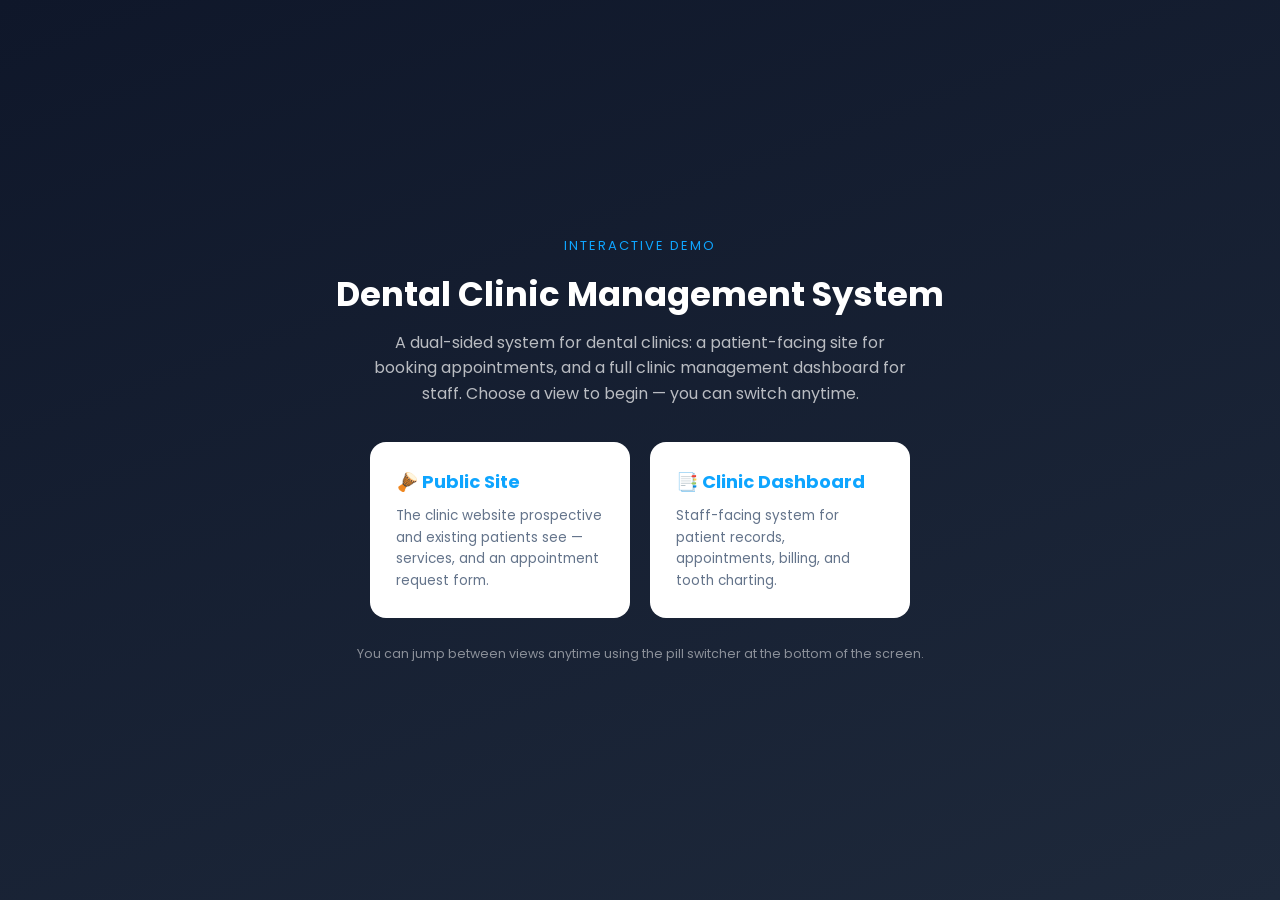
==== commit 76cc94a3: "Standardized Demo" ====
--- a/index.html
+++ b/index.html
@@ -9,6 +9,133 @@
 <link rel="stylesheet" href="css/styles.css">
 </head>
 <body class="show-option-a" data-theme="light">
+
+<!-- ============ DEMO NAVIGATOR ============ -->
+<div id="dcwNavigator">
+  <div class="dcw-nav-label">Interactive Demo</div>
+  <h1 class="dcw-nav-title">Dental Clinic Management System</h1>
+  <p class="dcw-nav-sub">A dual-sided system for dental clinics: a patient-facing site for booking appointments, and a full clinic management dashboard for staff. Choose a view to begin &mdash; you can switch anytime.</p>
+  <div class="dcw-nav-cards">
+    <div class="dcw-nav-card" data-view="public">
+      <h3>&#129688; Public Site</h3>
+      <p>The clinic website prospective and existing patients see &mdash; services, and an appointment request form.</p>
+    </div>
+    <div class="dcw-nav-card" data-view="admin">
+      <h3>&#128209; Clinic Dashboard</h3>
+      <p>Staff-facing system for patient records, appointments, billing, and tooth charting.</p>
+    </div>
+  </div>
+  <div class="dcw-nav-note">You can jump between views anytime using the pill switcher at the bottom of the screen.</div>
+</div>
+
+<!-- ============ VIEW SWITCHER ============ -->
+<div id="dcwSwitcher" class="dcw-hidden">
+  <button class="dcw-menu-btn" onclick="dcwShowNavigator()">&#8617; Menu</button>
+  <button data-view="public" onclick="dcwSwitchView('public')">Public Site</button>
+  <button data-view="admin" onclick="dcwSwitchView('admin')">Clinic Dashboard</button>
+</div>
+
+<div id="dcwPoweredBy" class="dcw-hidden">Powered by <a href="https://theloftitsolutions.com" target="_blank" rel="noopener">The Loft IT Solutions</a></div>
+
+<!-- ============ PUBLIC / CUSTOMER-FACING VIEW ============ -->
+<div id="dcwPublicView" class="dcw-hidden">
+  <header class="dcw-pub-nav">
+    <div class="dcw-pub-nav-inner">
+      <div class="dcw-pub-logo"><div class="logo-icon" style="background:var(--primary);color:#fff;border-radius:10px;display:flex;align-items:center;justify-content:center;font-weight:700;">DC</div>Dental Clinic</div>
+      <nav class="dcw-pub-links">
+        <a href="#dcw-services">Services</a>
+        <a href="#dcw-testimonials">Testimonials</a>
+        <a href="#dcw-book">Contact</a>
+      </nav>
+      <a href="#dcw-book" class="dcw-pub-cta">Book an Appointment</a>
+    </div>
+  </header>
+
+  <section class="dcw-pub-hero">
+    <div class="dcw-pub-hero-text">
+      <div class="dcw-pub-eyebrow">Dental Clinic</div>
+      <h1>Healthy smiles, handled with care.</h1>
+      <p>From routine cleanings to root canals, our team keeps your dental health on track &mdash; with easy online appointment requests and clear treatment plans.</p>
+      <div class="dcw-pub-hero-actions">
+        <a href="#dcw-book" class="dcw-pub-cta">Request an Appointment</a>
+        <a href="#dcw-services" class="dcw-pub-btn-outline">View Services</a>
+      </div>
+    </div>
+    <div class="dcw-pub-hero-visual">
+      <div class="row"><span>Today at the clinic</span><span>Live</span></div>
+      <div class="dcw-pub-card"><b>8</b><div style="font-size:12.5px;color:var(--text-muted);">Appointments scheduled</div></div>
+      <div class="dcw-pub-card"><b>245</b><div style="font-size:12.5px;color:var(--text-muted);">Patients cared for</div></div>
+      <div class="dcw-pub-card"><b>3</b><div style="font-size:12.5px;color:var(--text-muted);">Dentists on staff</div></div>
+    </div>
+  </section>
+
+  <div class="dcw-pub-stats-strip">
+    <div class="dcw-pub-stats-inner">
+      <div><div class="dcw-pub-stat-num">245+</div><div class="dcw-pub-stat-label">Patients Served</div></div>
+      <div><div class="dcw-pub-stat-num">3</div><div class="dcw-pub-stat-label">Dentists on Staff</div></div>
+      <div><div class="dcw-pub-stat-num">98%</div><div class="dcw-pub-stat-label">Patient Satisfaction</div></div>
+      <div><div class="dcw-pub-stat-num">15+</div><div class="dcw-pub-stat-label">Years Serving the Community</div></div>
+    </div>
+  </div>
+
+  <section class="dcw-pub-section" id="dcw-services">
+    <div class="dcw-pub-section-head">
+      <h2>Our Services</h2>
+      <p>Comprehensive dental care for the whole family.</p>
+    </div>
+    <div class="dcw-pub-grid-3">
+      <div class="dcw-pub-feat"><div class="dcw-pub-feat-icon">&#129535;</div><h3>Cleanings &amp; Check-ups</h3><p>Routine cleanings and exams to keep your smile healthy year-round.</p></div>
+      <div class="dcw-pub-feat"><div class="dcw-pub-feat-icon">&#129704;</div><h3>Fillings &amp; Root Canals</h3><p>Restorative treatments for cavities and deeper dental issues.</p></div>
+      <div class="dcw-pub-feat"><div class="dcw-pub-feat-icon">&#128188;</div><h3>Crowns &amp; Extractions</h3><p>From crown installation to safe, comfortable extractions.</p></div>
+      <div class="dcw-pub-feat"><div class="dcw-pub-feat-icon">&#128203;</div><h3>Digital Records</h3><p>Your history, x-rays, and treatment plan, always up to date.</p></div>
+      <div class="dcw-pub-feat"><div class="dcw-pub-feat-icon">&#128197;</div><h3>Easy Scheduling</h3><p>Request an appointment online and get confirmation from our team.</p></div>
+      <div class="dcw-pub-feat"><div class="dcw-pub-feat-icon">&#128179;</div><h3>Transparent Billing</h3><p>Clear invoices and multiple payment options, including GCash and Maya.</p></div>
+    </div>
+  </section>
+
+  <section class="dcw-pub-section" id="dcw-testimonials" style="background:#fff;border-top:1px solid var(--border);border-bottom:1px solid var(--border);">
+    <div class="dcw-pub-section-head">
+      <h2>What our patients say</h2>
+    </div>
+    <div class="dcw-pub-grid-3">
+      <div class="dcw-pub-testi"><p>"Booking was easy and the reminders meant I never missed a visit."</p>
+        <div class="dcw-pub-t-person"><div class="dcw-pub-t-avatar">SP</div><div><div class="dcw-pub-t-name">Sample Patient</div><div class="dcw-pub-t-role">Patient</div></div></div></div>
+      <div class="dcw-pub-testi"><p>"The staff explained my treatment plan clearly before any work started."</p>
+        <div class="dcw-pub-t-person"><div class="dcw-pub-t-avatar">SP</div><div><div class="dcw-pub-t-name">Sample Patient</div><div class="dcw-pub-t-role">Patient</div></div></div></div>
+      <div class="dcw-pub-testi"><p>"Billing was transparent and I could pay through GCash right away."</p>
+        <div class="dcw-pub-t-person"><div class="dcw-pub-t-avatar">SP</div><div><div class="dcw-pub-t-name">Sample Patient</div><div class="dcw-pub-t-role">Patient</div></div></div></div>
+    </div>
+  </section>
+
+  <section class="dcw-pub-section" id="dcw-book">
+    <div class="dcw-pub-form-section">
+      <div class="dcw-pub-form-info">
+        <h2 style="font-size:24px;margin-bottom:12px;color:var(--secondary);">Request an appointment</h2>
+        <p style="color:var(--text-muted);font-size:14px;">Send your details and our team will confirm a time. This is the same request that lands directly in the clinic's Appointments calendar.</p>
+      </div>
+      <form onsubmit="return dcwHandleBooking(event)">
+        <input type="text" placeholder="Your Name" required>
+        <input type="email" placeholder="your@email.com" required>
+        <input type="tel" placeholder="+63 900 000 0001">
+        <select><option>Cleaning &amp; Check-up</option><option>Filling</option><option>Root Canal</option><option>Consultation</option></select>
+        <textarea placeholder="Preferred date/time or notes (optional)"></textarea>
+        <button class="dcw-pub-submit-btn" type="submit">Send Request</button>
+      </form>
+    </div>
+  </section>
+
+  <footer class="dcw-pub-footer">
+    <div class="dcw-pub-footer-inner">
+      <div><h4>Dental Clinic</h4><p>Comprehensive dental care<br>for the whole family.</p></div>
+      <div><h4>Site</h4><a href="#dcw-services">Services</a><br><a href="#dcw-testimonials">Testimonials</a><br><a href="#dcw-book">Book an Appointment</a></div>
+      <div><h4>Contact</h4><p>123 Clinic Street, City<br>+63 123 456 7890</p></div>
+    </div>
+    <div class="dcw-pub-footer-bottom">Demo interface &mdash; sample data shown for illustration only.</div>
+  </footer>
+</div>
+
+<!-- ============ ADMIN / INTERNAL VIEW ============ -->
+<div id="dcwAdminView" class="dcw-hidden">
 
 <!-- Accessibility Tools Modal -->
 <div class="access-modal-overlay" id="access-modal-overlay" onclick="if(event.target===this) closeAccessToolbar()" aria-hidden="true">
@@ -489,8 +616,8 @@
     <div class="page" id="page-patients-detail">
       <div class="page-header">
         <div class="page-title">
-          <h2 id="detail-patient-name">Maria Santos</h2>
-          <p id="detail-patient-meta">DC-2026-001 &bull; 0917 123 4567</p>
+          <h2 id="detail-patient-name">Sample Patient 1</h2>
+          <p id="detail-patient-meta">DC-2026-001 &bull; 0900 000 0001</p>
         </div>
         <div class="quick-actions">
           <button class="btn btn-secondary" onclick="navigateTo('patients')">
@@ -518,21 +645,21 @@
           <div class="form-row">
             <div class="form-group">
               <label class="form-label">First Name</label>
-              <input type="text" value="Maria" disabled class="detail-field" data-field="firstName">
+              <input type="text" value="Sample" disabled class="detail-field" data-field="firstName">
             </div>
             <div class="form-group">
               <label class="form-label">Last Name</label>
-              <input type="text" value="Santos" disabled class="detail-field" data-field="lastName">
+              <input type="text" value="Patient 1" disabled class="detail-field" data-field="lastName">
             </div>
           </div>
           <div class="form-row">
             <div class="form-group">
               <label class="form-label">Phone</label>
-              <input type="text" value="0917 123 4567" disabled class="detail-field" data-field="phone">
+              <input type="text" value="0900 000 0001" disabled class="detail-field" data-field="phone">
             </div>
             <div class="form-group">
               <label class="form-label">Email</label>
-              <input type="text" value="maria.santos@email.com" disabled class="detail-field" data-field="email">
+              <input type="text" value="patient1@email.com" disabled class="detail-field" data-field="email">
             </div>
           </div>
           <div class="form-row">
@@ -547,7 +674,7 @@
           </div>
           <div class="form-group">
             <label class="form-label">Address</label>
-            <textarea disabled class="detail-field" data-field="address" rows="3">Block 6 Lot 2, Sample Subdivision, City</textarea>
+            <textarea disabled class="detail-field" data-field="address" rows="3">Sample Address 1, City</textarea>
           </div>
           <div class="form-group">
             <label class="form-label">Medical History</label>
@@ -777,8 +904,8 @@
             <select id="appt-dentist">
               <option value="">Select dentist</option>
               <option value="1">Dr. Demo</option>
-              <option value="2">Dr. Reyes</option>
-              <option value="3">Dr. Santos</option>
+              <option value="2">Dr. Sample A</option>
+              <option value="3">Dr. Sample B</option>
             </select>
           </div>
 
@@ -1023,7 +1150,7 @@
       <div class="page-header">
         <div class="page-title">
           <h2 id="invoice-detail-title">Invoice INV-2026-001</h2>
-          <p id="invoice-detail-meta">Maria Santos &bull; Jun 15, 2026</p>
+          <p id="invoice-detail-meta">Sample Patient 1 &bull; Jun 15, 2026</p>
         </div>
         <div class="quick-actions">
           <button class="btn btn-secondary" onclick="navigateTo('billing')">
@@ -1053,9 +1180,9 @@
           </div>
           <div style="margin-bottom:24px">
             <h4 style="font-size:13px;color:var(--text-muted);margin-bottom:4px">Bill To:</h4>
-            <p style="font-weight:600;font-size:16px">Maria Santos</p>
-            <p style="font-size:14px;color:var(--text-muted)">0917 123 4567</p>
-            <p style="font-size:14px;color:var(--text-muted)">maria.santos@email.com</p>
+            <p style="font-weight:600;font-size:16px">Sample Patient 1</p>
+            <p style="font-size:14px;color:var(--text-muted)">0900 000 0001</p>
+            <p style="font-size:14px;color:var(--text-muted)">patient1@email.com</p>
           </div>
           <div class="invoice-body">
             <div class="invoice-row" style="font-weight:600;border-bottom:2px solid var(--border)">
@@ -1159,7 +1286,7 @@
               </div>
               <div class="form-group">
                 <label class="form-label">Email</label>
-                <input type="email" value="clinic@demo.com" id="clinic-email">
+                <input type="email" value="admin@yourbrand.com" id="clinic-email">
               </div>
             </div>
             <button type="submit" class="btn btn-primary">
@@ -1205,12 +1332,12 @@
             <form id="login-form" onsubmit="handleLogin(event)">
               <div class="form-group">
                 <label class="form-label">Email</label>
-                <input type="email" placeholder="Enter your email" value="demo@clinic.com" id="login-email" required>
+                <input type="email" placeholder="Enter your email" value="admin@yourbrand.com" id="login-email" required>
               </div>
               <div class="form-group">
                 <label class="form-label">Password</label>
                 <div class="password-wrapper">
-                  <input type="password" placeholder="Enter your password" value="password" id="login-password" required>
+                  <input type="password" placeholder="Enter your password" value="demo1234" id="login-password" required>
                   <button type="button" class="password-toggle" onclick="togglePassword(this)">
                     <svg width="18" height="18" viewBox="0 0 24 24" fill="none" stroke="currentColor" stroke-width="2"><path d="M1 12s4-8 11-8 11 8 11 8-4 8-11 8-11-8-11-8z"/><circle cx="12" cy="12" r="3"/></svg>
                   </button>
@@ -1232,7 +1359,7 @@
               </div>
             </form>
           </div>
-          <p class="login-footer">Powered by Demo Systems</p>
+          <p class="login-footer">Interactive demo &mdash; sample data shown for illustration only</p>
         </div>
       </div>
     </div>
@@ -1318,6 +1445,40 @@
   </div>
 </div>
 
+</div><!-- /#dcwAdminView -->
+
+<script>
+  // ===== DEMO NAVIGATOR / VIEW SWITCHER (Demo Standard additions) =====
+  function dcwShowNavigator(){
+    document.getElementById('dcwNavigator').classList.remove('dcw-hidden');
+    document.getElementById('dcwSwitcher').classList.add('dcw-hidden');
+    document.getElementById('dcwPoweredBy').classList.add('dcw-hidden');
+    document.getElementById('dcwPublicView').classList.add('dcw-hidden');
+    document.getElementById('dcwAdminView').classList.add('dcw-hidden');
+  }
+  document.querySelectorAll('.dcw-nav-card').forEach(c => c.addEventListener('click', () => dcwSelectView(c.dataset.view)));
+
+  function dcwSelectView(view){
+    document.getElementById('dcwNavigator').classList.add('dcw-hidden');
+    document.getElementById('dcwSwitcher').classList.remove('dcw-hidden');
+    document.getElementById('dcwPoweredBy').classList.remove('dcw-hidden');
+    dcwSwitchView(view);
+  }
+  function dcwSwitchView(view){
+    document.getElementById('dcwPublicView').classList.toggle('dcw-hidden', view !== 'public');
+    document.getElementById('dcwAdminView').classList.toggle('dcw-hidden', view !== 'admin');
+    document.querySelectorAll('#dcwSwitcher button[data-view]').forEach(b => b.classList.toggle('active', b.dataset.view === view));
+    window.scrollTo(0,0);
+  }
+  function dcwHandleBooking(e){
+    e.preventDefault();
+    if (typeof showToast === 'function') { showToast('Appointment request sent! Our team will confirm shortly.'); }
+    else { alert('Appointment request sent! Our team will confirm shortly.'); }
+    e.target.reset();
+    return false;
+  }
+</script>
+
 <script src="js/app.js"></script>
 </body>
 </html>
--- a/css/styles.css
+++ b/css/styles.css
@@ -1304,4 +1304,96 @@
 body.show-option-b .stats-grid.option-b-only { display: grid; }
 body.show-option-b .reports-grid.option-b-only { display: grid; }
 body.show-option-b .dashboard-grid.option-b-only { display: grid; }
-body.show-option-b .settings-grid.option-b-only { display: grid; }+body.show-option-b .settings-grid.option-b-only { display: grid; }
+
+/* ===================================================================
+   DEMO STANDARD ADDITIONS (navigator, switcher, badge, public view)
+   Namespaced with "dcw-" / "dcw" ids to avoid clashing with the
+   existing admin app's classes.
+=================================================================== */
+.dcw-hidden { display: none !important; }
+
+/* Demo Navigator */
+#dcwNavigator { position: fixed; inset: 0; background: linear-gradient(160deg, var(--secondary) 0%, #1e293b 100%); z-index: 9999; display: flex; flex-direction: column; align-items: center; justify-content: center; padding: 32px; color: #fff; font-family: 'Poppins', sans-serif; }
+.dcw-nav-label { font-size: 13px; letter-spacing: 2px; text-transform: uppercase; color: var(--primary); margin-bottom: 10px; }
+.dcw-nav-title { font-size: 34px; font-weight: 700; margin-bottom: 8px; text-align: center; }
+.dcw-nav-sub { color: rgba(255,255,255,0.7); margin-bottom: 36px; text-align: center; max-width: 540px; }
+.dcw-nav-cards { display: flex; gap: 20px; flex-wrap: wrap; justify-content: center; max-width: 900px; }
+.dcw-nav-card { background: #fff; color: var(--text); border-radius: var(--radius-lg); padding: 24px; width: 260px; cursor: pointer; transition: .2s; border: 2px solid transparent; }
+.dcw-nav-card:hover { border-color: var(--primary); transform: translateY(-3px); }
+.dcw-nav-card h3 { font-size: 18px; margin-bottom: 8px; color: var(--primary); }
+.dcw-nav-card p { font-size: 13.5px; color: var(--text-muted); }
+.dcw-nav-note { margin-top: 26px; font-size: 12.5px; color: rgba(255,255,255,0.5); text-align: center; }
+
+/* Persistent View Switcher */
+#dcwSwitcher { position: fixed; bottom: 18px; left: 50%; transform: translateX(-50%); background: var(--secondary); border-radius: 40px; display: flex; gap: 4px; padding: 5px; z-index: 1000; box-shadow: var(--shadow-xl); font-family: 'Poppins', sans-serif; }
+#dcwSwitcher button { color: rgba(255,255,255,0.75); padding: 9px 16px; border-radius: 30px; font-size: 13px; font-weight: 600; white-space: nowrap; border: none; background: none; cursor: pointer; }
+#dcwSwitcher button.active { background: var(--primary); color: #fff; }
+#dcwSwitcher button.dcw-menu-btn { color: #38bdf8; }
+@media (max-width: 880px) { #dcwSwitcher { bottom: 10px; font-size: 12px; } }
+
+/* Powered-by attribution badge */
+#dcwPoweredBy { position: fixed; bottom: 18px; right: 18px; z-index: 1000; background: rgba(15,23,42,0.75); color: #f1f5f9; font-size: 11.5px; padding: 7px 12px; border-radius: 20px; letter-spacing: .2px; font-family: 'Poppins', sans-serif; }
+#dcwPoweredBy a { color: #f1f5f9; text-decoration: none; }
+#dcwPoweredBy a:hover { color: #fff; text-decoration: underline; }
+@media (max-width: 880px) { #dcwPoweredBy { bottom: 64px; right: 10px; font-size: 10.5px; padding: 6px 10px; } }
+
+/* Public / Customer-Facing View */
+#dcwPublicView { background: var(--bg-alt); min-height: 100vh; font-family: 'Poppins', sans-serif; }
+.dcw-pub-nav { position: sticky; top: 0; background: rgba(255,255,255,0.95); backdrop-filter: blur(6px); border-bottom: 1px solid var(--border); z-index: 100; }
+.dcw-pub-nav-inner { max-width: 1180px; margin: 0 auto; display: flex; align-items: center; justify-content: space-between; padding: 16px 24px; }
+.dcw-pub-logo { font-size: 21px; font-weight: 700; color: var(--primary); display: flex; align-items: center; gap: 10px; }
+.dcw-pub-logo .logo-icon { width: 36px; height: 36px; font-size: 15px; }
+.dcw-pub-links { display: flex; gap: 26px; font-size: 14px; font-weight: 500; }
+.dcw-pub-links a { color: var(--text); text-decoration: none; }
+.dcw-pub-links a:hover { color: var(--primary); }
+.dcw-pub-cta { background: var(--primary); color: #fff; padding: 10px 20px; border-radius: 8px; font-weight: 600; font-size: 14px; text-decoration: none; }
+.dcw-pub-cta:hover { background: var(--primary-dark); }
+.dcw-pub-hero { max-width: 1180px; margin: 0 auto; padding: 70px 24px 50px; display: flex; gap: 46px; align-items: center; flex-wrap: wrap; }
+.dcw-pub-hero-text { flex: 1; min-width: 280px; }
+.dcw-pub-eyebrow { color: var(--primary); font-weight: 700; letter-spacing: 1.5px; font-size: 12px; text-transform: uppercase; margin-bottom: 12px; }
+.dcw-pub-hero-text h1 { font-size: 38px; font-weight: 700; margin-bottom: 16px; color: var(--secondary); line-height: 1.2; }
+.dcw-pub-hero-text p { color: var(--text-muted); font-size: 16px; margin-bottom: 24px; max-width: 460px; }
+.dcw-pub-hero-actions { display: flex; gap: 12px; flex-wrap: wrap; }
+.dcw-pub-btn-outline { border: 1.5px solid var(--border); padding: 10px 20px; border-radius: 8px; font-weight: 600; font-size: 14px; color: var(--text); text-decoration: none; }
+.dcw-pub-hero-visual { flex: 1; min-width: 280px; background: #fff; border-radius: 16px; border: 1px solid var(--border); padding: 20px; box-shadow: var(--shadow); }
+.dcw-pub-hero-visual .row { display: flex; justify-content: space-between; font-size: 13px; color: var(--text-muted); margin-bottom: 10px; }
+.dcw-pub-card { background: var(--bg-alt); border-radius: 10px; padding: 14px; margin-bottom: 10px; }
+.dcw-pub-card b { color: var(--primary); font-size: 15px; }
+.dcw-pub-section { max-width: 1180px; margin: 0 auto; padding: 60px 24px; }
+.dcw-pub-section-head { text-align: center; max-width: 600px; margin: 0 auto 40px; }
+.dcw-pub-section-head h2 { font-size: 28px; font-weight: 700; color: var(--secondary); }
+.dcw-pub-section-head p { color: var(--text-muted); margin-top: 8px; }
+.dcw-pub-grid-3 { display: grid; grid-template-columns: repeat(3, 1fr); gap: 20px; }
+.dcw-pub-feat { background: #fff; border: 1px solid var(--border); border-radius: var(--radius-lg); padding: 24px; }
+.dcw-pub-feat-icon { width: 42px; height: 42px; border-radius: 10px; background: var(--primary-light); display: flex; align-items: center; justify-content: center; color: var(--primary); font-size: 19px; margin-bottom: 12px; }
+.dcw-pub-feat h3 { font-size: 16.5px; margin-bottom: 6px; color: var(--secondary); }
+.dcw-pub-feat p { font-size: 13.5px; color: var(--text-muted); }
+.dcw-pub-testi { background: #fff; border: 1px solid var(--border); border-radius: var(--radius-lg); padding: 22px; }
+.dcw-pub-testi p { font-style: italic; color: var(--text); margin-bottom: 14px; font-size: 14px; }
+.dcw-pub-t-person { display: flex; align-items: center; gap: 10px; }
+.dcw-pub-t-avatar { width: 34px; height: 34px; border-radius: 50%; background: var(--primary); color: #fff; display: flex; align-items: center; justify-content: center; font-weight: 700; font-size: 13px; flex-shrink: 0; }
+.dcw-pub-t-name { font-weight: 600; font-size: 13.5px; color: var(--secondary); }
+.dcw-pub-t-role { font-size: 12px; color: var(--text-muted); }
+.dcw-pub-form-section { background: #fff; border: 1px solid var(--border); border-radius: 16px; padding: 40px; display: flex; gap: 36px; flex-wrap: wrap; }
+.dcw-pub-form-info { flex: 1; min-width: 240px; }
+.dcw-pub-form-section form { flex: 1; min-width: 280px; display: flex; flex-direction: column; gap: 12px; }
+.dcw-pub-form-section input, .dcw-pub-form-section select, .dcw-pub-form-section textarea { padding: 11px 14px; border: 1px solid var(--border); border-radius: 8px; font-size: 14px; font-family: inherit; background: var(--bg-alt); height: auto; }
+.dcw-pub-form-section textarea { resize: vertical; min-height: 80px; }
+.dcw-pub-submit-btn { background: var(--primary); color: #fff; padding: 12px; border-radius: 8px; font-weight: 600; font-size: 14.5px; margin-top: 4px; border: none; cursor: pointer; }
+.dcw-pub-submit-btn:hover { background: var(--primary-dark); }
+.dcw-pub-footer { background: var(--secondary); color: rgba(255,255,255,0.7); padding: 46px 24px 24px; }
+.dcw-pub-footer-inner { max-width: 1180px; margin: 0 auto; display: flex; justify-content: space-between; flex-wrap: wrap; gap: 28px; }
+.dcw-pub-footer-inner h4 { color: #fff; margin-bottom: 10px; font-size: 14px; }
+.dcw-pub-footer-inner p, .dcw-pub-footer-inner a { font-size: 13px; color: rgba(255,255,255,0.6); line-height: 1.9; text-decoration: none; }
+.dcw-pub-footer-bottom { text-align: center; font-size: 12px; color: rgba(255,255,255,0.4); margin-top: 30px; border-top: 1px solid rgba(255,255,255,0.15); padding-top: 16px; }
+.dcw-pub-stats-strip { background: var(--primary); color: #fff; padding: 28px 24px; }
+.dcw-pub-stats-inner { max-width: 1180px; margin: 0 auto; display: flex; justify-content: space-around; flex-wrap: wrap; gap: 18px; text-align: center; }
+.dcw-pub-stat-num { font-size: 28px; font-weight: 700; }
+.dcw-pub-stat-label { font-size: 12px; opacity: .85; text-transform: uppercase; letter-spacing: 1px; }
+@media (max-width: 880px) {
+  .dcw-pub-links { display: none; }
+  .dcw-pub-hero { padding: 44px 20px; }
+  .dcw-pub-grid-3 { grid-template-columns: 1fr; }
+  .dcw-pub-form-section { padding: 24px; flex-direction: column; }
+}
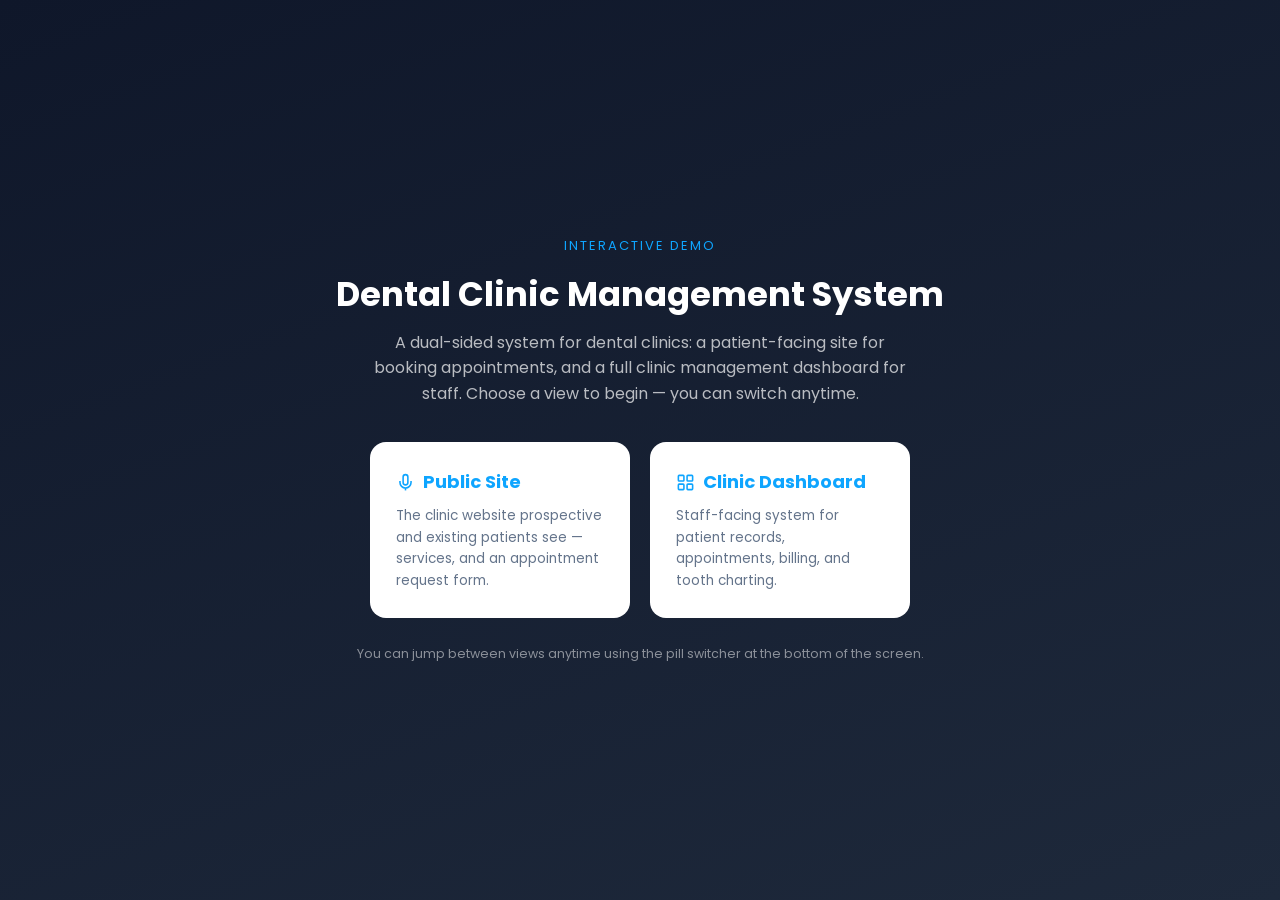
==== commit f6d40ef8: "Iconography" ====
--- a/index.html
+++ b/index.html
@@ -17,11 +17,11 @@
   <p class="dcw-nav-sub">A dual-sided system for dental clinics: a patient-facing site for booking appointments, and a full clinic management dashboard for staff. Choose a view to begin &mdash; you can switch anytime.</p>
   <div class="dcw-nav-cards">
     <div class="dcw-nav-card" data-view="public">
-      <h3>&#129688; Public Site</h3>
+      <h3><svg viewBox="0 0 24 24" fill="none" stroke="currentColor" stroke-width="2"><path d="M12 2a3 3 0 0 0-3 3v7a3 3 0 0 0 6 0V5a3 3 0 0 0-3-3Z"/><path d="M19 10v2a7 7 0 0 1-14 0v-2"/><line x1="12" y1="19" x2="12" y2="22"/></svg> Public Site</h3>
       <p>The clinic website prospective and existing patients see &mdash; services, and an appointment request form.</p>
     </div>
     <div class="dcw-nav-card" data-view="admin">
-      <h3>&#128209; Clinic Dashboard</h3>
+      <h3><svg viewBox="0 0 24 24" fill="none" stroke="currentColor" stroke-width="2"><rect x="3" y="3" width="7" height="7" rx="1"/><rect x="14" y="3" width="7" height="7" rx="1"/><rect x="14" y="14" width="7" height="7" rx="1"/><rect x="3" y="14" width="7" height="7" rx="1"/></svg> Clinic Dashboard</h3>
       <p>Staff-facing system for patient records, appointments, billing, and tooth charting.</p>
     </div>
   </div>
@@ -84,12 +84,12 @@
       <p>Comprehensive dental care for the whole family.</p>
     </div>
     <div class="dcw-pub-grid-3">
-      <div class="dcw-pub-feat"><div class="dcw-pub-feat-icon">&#129535;</div><h3>Cleanings &amp; Check-ups</h3><p>Routine cleanings and exams to keep your smile healthy year-round.</p></div>
-      <div class="dcw-pub-feat"><div class="dcw-pub-feat-icon">&#129704;</div><h3>Fillings &amp; Root Canals</h3><p>Restorative treatments for cavities and deeper dental issues.</p></div>
-      <div class="dcw-pub-feat"><div class="dcw-pub-feat-icon">&#128188;</div><h3>Crowns &amp; Extractions</h3><p>From crown installation to safe, comfortable extractions.</p></div>
-      <div class="dcw-pub-feat"><div class="dcw-pub-feat-icon">&#128203;</div><h3>Digital Records</h3><p>Your history, x-rays, and treatment plan, always up to date.</p></div>
-      <div class="dcw-pub-feat"><div class="dcw-pub-feat-icon">&#128197;</div><h3>Easy Scheduling</h3><p>Request an appointment online and get confirmation from our team.</p></div>
-      <div class="dcw-pub-feat"><div class="dcw-pub-feat-icon">&#128179;</div><h3>Transparent Billing</h3><p>Clear invoices and multiple payment options, including GCash and Maya.</p></div>
+      <div class="dcw-pub-feat"><div class="dcw-pub-feat-icon"><svg viewBox="0 0 24 24" fill="none" stroke="currentColor" stroke-width="2"><path d="M12 2a3 3 0 0 0-3 3v7a3 3 0 0 0 6 0V5a3 3 0 0 0-3-3Z"/><path d="M19 10v2a7 7 0 0 1-14 0v-2"/><line x1="12" y1="19" x2="12" y2="22"/></svg></div><h3>Cleanings &amp; Check-ups</h3><p>Routine cleanings and exams to keep your smile healthy year-round.</p></div>
+      <div class="dcw-pub-feat"><div class="dcw-pub-feat-icon"><svg viewBox="0 0 24 24" fill="none" stroke="currentColor" stroke-width="2"><path d="M20.5 3.5L17 7M8 12l7-7 3 3-7 7-3-3z"/><path d="M8 12l-5 5 2 2 5-5"/><line x1="3" y1="21" x2="5" y2="19"/></svg></div><h3>Fillings &amp; Root Canals</h3><p>Restorative treatments for cavities and deeper dental issues.</p></div>
+      <div class="dcw-pub-feat"><div class="dcw-pub-feat-icon"><svg viewBox="0 0 24 24" fill="none" stroke="currentColor" stroke-width="2"><path d="M17 3a2.85 2.83 0 1 1 4 4L7.5 20.5 2 22l1.5-5.5Z"/></svg></div><h3>Crowns &amp; Extractions</h3><p>From crown installation to safe, comfortable extractions.</p></div>
+      <div class="dcw-pub-feat"><div class="dcw-pub-feat-icon"><svg viewBox="0 0 24 24" fill="none" stroke="currentColor" stroke-width="2"><path d="M14 2H6a2 2 0 0 0-2 2v16a2 2 0 0 0 2 2h12a2 2 0 0 0 2-2V8z"/><polyline points="14 2 14 8 20 8"/><line x1="8" y1="13" x2="16" y2="13"/><line x1="8" y1="17" x2="16" y2="17"/></svg></div><h3>Digital Records</h3><p>Your history, x-rays, and treatment plan, always up to date.</p></div>
+      <div class="dcw-pub-feat"><div class="dcw-pub-feat-icon"><svg viewBox="0 0 24 24" fill="none" stroke="currentColor" stroke-width="2"><rect x="3" y="4" width="18" height="18" rx="2" ry="2"/><line x1="16" y1="2" x2="16" y2="6"/><line x1="8" y1="2" x2="8" y2="6"/><line x1="3" y1="10" x2="21" y2="10"/></svg></div><h3>Easy Scheduling</h3><p>Request an appointment online and get confirmation from our team.</p></div>
+      <div class="dcw-pub-feat"><div class="dcw-pub-feat-icon"><svg viewBox="0 0 24 24" fill="none" stroke="currentColor" stroke-width="2"><rect x="1" y="4" width="22" height="16" rx="2"/><line x1="1" y1="10" x2="23" y2="10"/></svg></div><h3>Transparent Billing</h3><p>Clear invoices and multiple payment options, including GCash and Maya.</p></div>
     </div>
   </section>
 
--- a/css/styles.css
+++ b/css/styles.css
@@ -1367,6 +1367,8 @@
 .dcw-pub-grid-3 { display: grid; grid-template-columns: repeat(3, 1fr); gap: 20px; }
 .dcw-pub-feat { background: #fff; border: 1px solid var(--border); border-radius: var(--radius-lg); padding: 24px; }
 .dcw-pub-feat-icon { width: 42px; height: 42px; border-radius: 10px; background: var(--primary-light); display: flex; align-items: center; justify-content: center; color: var(--primary); font-size: 19px; margin-bottom: 12px; }
+.dcw-pub-feat-icon svg { width: 20px; height: 20px; }
+.dcw-nav-card h3 svg { width: 19px; height: 19px; vertical-align: -4px; margin-right: 4px; }
 .dcw-pub-feat h3 { font-size: 16.5px; margin-bottom: 6px; color: var(--secondary); }
 .dcw-pub-feat p { font-size: 13.5px; color: var(--text-muted); }
 .dcw-pub-testi { background: #fff; border: 1px solid var(--border); border-radius: var(--radius-lg); padding: 22px; }
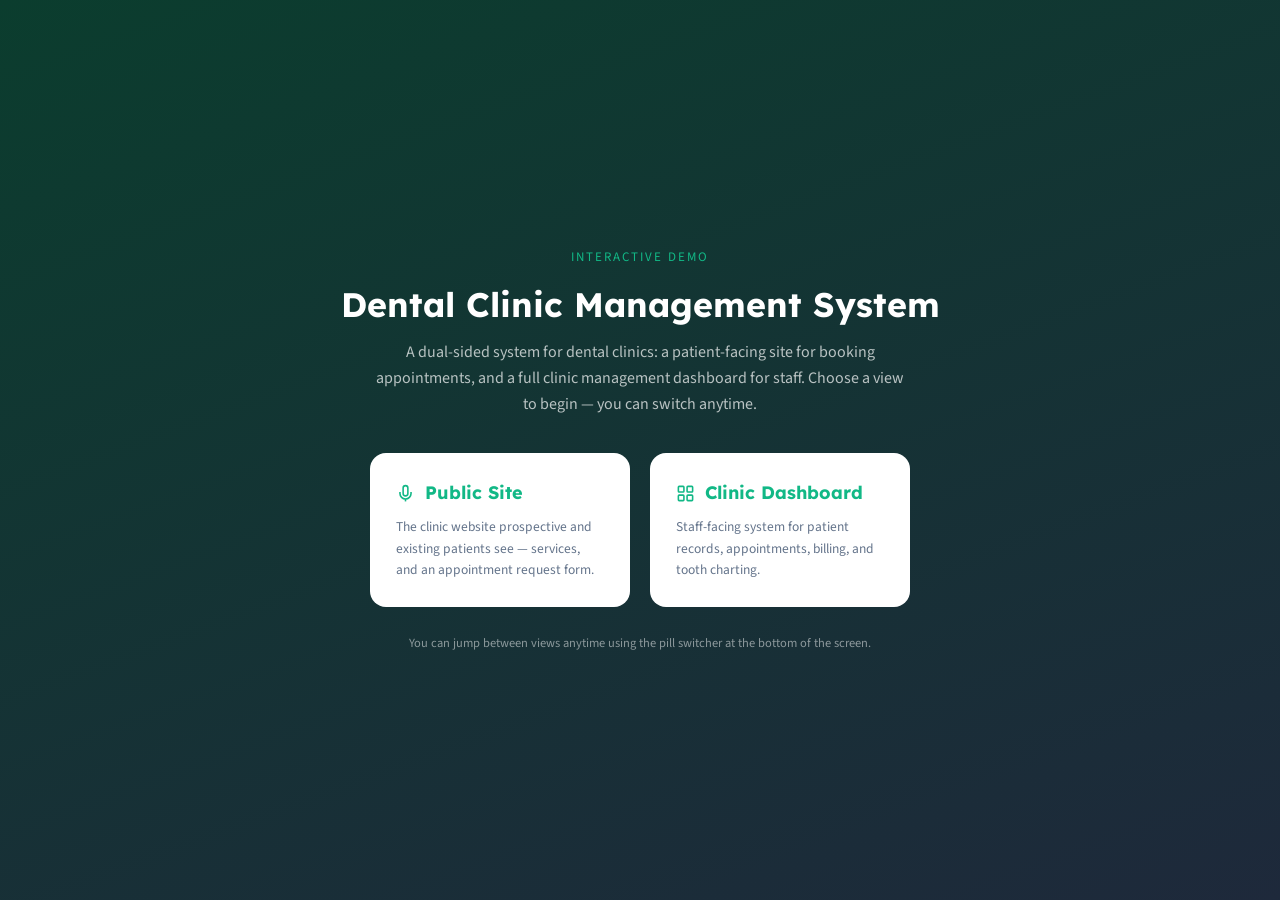
==== commit 71a3cba5: "Demo identity pass: new palette and fonts, neutral sample data Co-Authored-By: Claude Sonnet 5.5 <no" ====
--- a/index.html
+++ b/index.html
@@ -5,7 +5,7 @@
 <meta name="viewport" content="width=device-width, initial-scale=1.0, maximum-scale=5.0, viewport-fit=cover">
 <meta name="description" content="Dental Clinic Manager - Patient records, appointments, billing, and tooth charting">
 <title>Dental Clinic Manager - Demo</title>
-<link href="https://fonts.googleapis.com/css2?family=Poppins:wght@300;400;500;600;700&display=swap" rel="stylesheet">
+<link href="https://fonts.googleapis.com/css2?family=Lexend:wght@400;500;600;700&family=Source+Sans+3:wght@300;400;500;600;700&display=swap" rel="stylesheet">
 <link rel="stylesheet" href="css/styles.css">
 </head>
 <body class="show-option-a" data-theme="light">
@@ -1286,7 +1286,7 @@
               </div>
               <div class="form-group">
                 <label class="form-label">Email</label>
-                <input type="email" value="admin@yourbrand.com" id="clinic-email">
+                <input type="email" value="admin@companya.example" id="clinic-email">
               </div>
             </div>
             <button type="submit" class="btn btn-primary">
@@ -1332,7 +1332,7 @@
             <form id="login-form" onsubmit="handleLogin(event)">
               <div class="form-group">
                 <label class="form-label">Email</label>
-                <input type="email" placeholder="Enter your email" value="admin@yourbrand.com" id="login-email" required>
+                <input type="email" placeholder="Enter your email" value="admin@companya.example" id="login-email" required>
               </div>
               <div class="form-group">
                 <label class="form-label">Password</label>
--- a/css/styles.css
+++ b/css/styles.css
@@ -1,9 +1,12 @@
+/* DEMO IDENTITY (Oct 2026): mint #12B886 (dark #099268) with deep green #0B3D2E on white;
+   Lexend (headings) + Source Sans 3 (body) - chosen for readability, matching the senior-friendly design.
+   Replaced a sky blue + Poppins pairing that matched The Loft's own brand. */
 /* ===== CSS VARIABLES & THEME SYSTEM ===== */
 :root {
-  --primary: #0ea5ff;
-  --primary-dark: #0284c7;
-  --primary-light: #e0f2fe;
-  --secondary: #0f172a;
+  --primary: #12b886;
+  --primary-dark: #099268;
+  --primary-light: #e6fcf5;
+  --secondary: #0b3d2e;
   --success: #22c55e;
   --success-light: #dcfce7;
   --warning: #f59e0b;
@@ -33,8 +36,8 @@
 }
 
 body[data-theme="dark"] {
-  --primary: #38bdf8;
-  --primary-dark: #0ea5ff;
+  --primary: #38d9a9;
+  --primary-dark: #12b886;
   --primary-light: #1e3a5f;
   --secondary: #f1f5f9;
   --text: #f1f5f9;
@@ -77,7 +80,7 @@
 html { scroll-behavior: smooth; -webkit-text-size-adjust: 100%; }
 
 body {
-  font-family: 'Poppins', sans-serif;
+  font-family: 'Source Sans 3', sans-serif;
   font-size: var(--font-size);
   color: var(--text);
   background: var(--bg-alt);
@@ -184,7 +187,7 @@
   background: var(--bg-alt);
   transition: var(--transition);
 }
-.access-section:hover { border-color: rgba(14, 165, 255, 0.25); }
+.access-section:hover { border-color: rgba(18, 184, 134, 0.25); }
 .access-section-top {
   display: flex;
   align-items: flex-start;
@@ -241,14 +244,14 @@
   font-weight: 600;
   transition: var(--transition);
   min-height: 40px;
-  font-family: 'Poppins', sans-serif;
+  font-family: 'Source Sans 3', sans-serif;
   text-align: center;
 }
 .toggle-btn:hover { background: var(--bg-alt); color: var(--text); }
 .toggle-btn.active {
   background: var(--primary);
   color: white;
-  box-shadow: 0 2px 8px rgba(14, 165, 255, 0.25);
+  box-shadow: 0 2px 8px rgba(18, 184, 134, 0.25);
 }
 .toggle-btn:focus-visible { outline: 2px solid var(--primary); outline-offset: 1px; }
 
@@ -281,7 +284,7 @@
   background: var(--bg);
   cursor: pointer;
   transition: var(--transition);
-  font-family: 'Poppins', sans-serif;
+  font-family: 'Source Sans 3', sans-serif;
   text-align: left;
   min-height: 108px;
 }
@@ -357,7 +360,7 @@
 .mobile-search-overlay.active { display: flex; }
 .mobile-search-header { display: flex; align-items: center; gap: 12px; padding: 12px 16px; border-bottom: 1px solid var(--border); }
 .mobile-search-close { background: none; border: none; color: var(--text); cursor: pointer; padding: 8px; }
-.mobile-search-input { flex: 1; border: none; background: none; font-family: 'Poppins', sans-serif; font-size: 16px; color: var(--text); outline: none; }
+.mobile-search-input { flex: 1; border: none; background: none; font-family: 'Source Sans 3', sans-serif; font-size: 16px; color: var(--text); outline: none; }
 .mobile-search-results { flex: 1; overflow-y: auto; padding: 8px 16px; }
 
 /* ===== APP CONTAINER ===== */
@@ -394,7 +397,7 @@
 .user-card:hover .user-chevron { transform: rotate(180deg); }
 .user-menu { position: absolute; bottom: calc(100% + 8px); left: 0; right: 0; background: var(--bg); border: 1px solid var(--border); border-radius: var(--radius); box-shadow: var(--shadow-lg); padding: 8px 0; opacity: 0; visibility: hidden; transform: translateY(10px); transition: all 0.2s ease; z-index: 10; }
 .user-card:hover + .user-menu, .user-menu:hover { opacity: 1; visibility: visible; transform: translateY(0); }
-.user-menu-item { display: flex; align-items: center; gap: 10px; padding: 10px 16px; width: 100%; border: none; background: none; color: var(--text); font-family: 'Poppins', sans-serif; font-size: 14px; cursor: pointer; transition: var(--transition); text-align: left; }
+.user-menu-item { display: flex; align-items: center; gap: 10px; padding: 10px 16px; width: 100%; border: none; background: none; color: var(--text); font-family: 'Source Sans 3', sans-serif; font-size: 14px; cursor: pointer; transition: var(--transition); text-align: left; }
 .user-menu-item:hover { background: var(--bg-alt); color: var(--primary); }
 .user-menu-item.text-danger { color: var(--danger); }
 .user-menu-item.text-danger:hover { background: var(--danger-light); }
@@ -414,7 +417,7 @@
 .quick-actions { display: flex; gap: 12px; flex-wrap: wrap; }
 
 /* ===== BUTTONS ===== */
-.btn { display: inline-flex; align-items: center; justify-content: center; gap: 8px; padding: 0 24px; height: var(--btn-height); border-radius: var(--radius); border: none; font-family: 'Poppins', sans-serif; font-size: 15px; font-weight: 600; cursor: pointer; transition: var(--transition); min-width: 120px; text-decoration: none; color: inherit; -webkit-tap-highlight-color: transparent; }
+.btn { display: inline-flex; align-items: center; justify-content: center; gap: 8px; padding: 0 24px; height: var(--btn-height); border-radius: var(--radius); border: none; font-family: 'Source Sans 3', sans-serif; font-size: 15px; font-weight: 600; cursor: pointer; transition: var(--transition); min-width: 120px; text-decoration: none; color: inherit; -webkit-tap-highlight-color: transparent; }
 .btn:hover { transform: translateY(-1px); box-shadow: var(--shadow-lg); }
 .btn:active { transform: translateY(0); }
 .btn:focus-visible { outline: 3px solid var(--primary); outline-offset: 2px; }
@@ -454,8 +457,8 @@
 
 /* ===== SEARCH ===== */
 .search-box { position: relative; width: 100%; max-width: 480px; }
-.search-box input { width: 100%; height: var(--input-height); padding: 0 16px 0 48px; border: 2px solid var(--border); border-radius: var(--radius); font-family: 'Poppins', sans-serif; font-size: 15px; transition: var(--transition); background: var(--bg); color: var(--text); }
-.search-box input:focus { outline: none; border-color: var(--primary); box-shadow: 0 0 0 3px rgba(14,165,255,0.1); }
+.search-box input { width: 100%; height: var(--input-height); padding: 0 16px 0 48px; border: 2px solid var(--border); border-radius: var(--radius); font-family: 'Source Sans 3', sans-serif; font-size: 15px; transition: var(--transition); background: var(--bg); color: var(--text); }
+.search-box input:focus { outline: none; border-color: var(--primary); box-shadow: 0 0 0 3px rgba(18, 184, 134,0.1); }
 .search-box svg { position: absolute; left: 16px; top: 50%; transform: translateY(-50%); color: var(--text-muted); pointer-events: none; }
 .search-results { position: absolute; top: 100%; left: 0; right: 0; background: var(--bg); border: 1px solid var(--border); border-radius: 0 0 var(--radius) var(--radius); box-shadow: var(--shadow-lg); max-height: 300px; overflow-y: auto; z-index: 100; display: none; }
 .search-results.active { display: block; }
@@ -468,8 +471,8 @@
 .form-label { display: block; font-size: 14px; font-weight: 600; margin-bottom: 8px; color: var(--secondary); }
 .form-label .required { color: var(--danger); }
 .form-hint { font-size: 13px; color: var(--text-muted); margin-top: 4px; }
-input, select, textarea { width: 100%; height: var(--input-height); padding: 0 16px; border: 2px solid var(--border); border-radius: var(--radius); font-family: 'Poppins', sans-serif; font-size: 15px; background: var(--bg); color: var(--text); transition: var(--transition); }
-input:focus, select:focus, textarea:focus { outline: none; border-color: var(--primary); box-shadow: 0 0 0 3px rgba(14,165,255,0.1); }
+input, select, textarea { width: 100%; height: var(--input-height); padding: 0 16px; border: 2px solid var(--border); border-radius: var(--radius); font-family: 'Source Sans 3', sans-serif; font-size: 15px; background: var(--bg); color: var(--text); transition: var(--transition); }
+input:focus, select:focus, textarea:focus { outline: none; border-color: var(--primary); box-shadow: 0 0 0 3px rgba(18, 184, 134,0.1); }
 input:disabled, select:disabled, textarea:disabled { background: var(--bg-alt); cursor: not-allowed; opacity: 0.7; }
 input.error, select.error, textarea.error { border-color: var(--danger); animation: shake 0.3s ease; }
 textarea { height: auto; padding: 16px; min-height: 120px; resize: vertical; }
@@ -479,7 +482,7 @@
 .voice-input-wrapper { position: relative; display: flex; align-items: center; }
 .voice-input-wrapper input, .voice-input-wrapper textarea { padding-right: 48px; }
 .voice-input-btn { position: absolute; right: 8px; background: none; border: none; cursor: pointer; color: var(--primary); padding: 8px; border-radius: 8px; display: flex; align-items: center; justify-content: center; transition: var(--transition); }
-.voice-input-btn:hover { background: rgba(14,165,255,0.1); }
+.voice-input-btn:hover { background: rgba(18, 184, 134,0.1); }
 .voice-input-btn.recording { color: var(--danger); background: rgba(239,68,68,0.1); }
 .password-wrapper { position: relative; }
 .password-wrapper input { padding-right: 48px; }
@@ -562,7 +565,7 @@
 
 /* ===== TABS ===== */
 .tabs { display: flex; gap: 4px; border-bottom: 2px solid var(--border); margin-bottom: 24px; overflow-x: auto; -webkit-overflow-scrolling: touch; }
-.tab { padding: 12px 20px; border: none; background: none; font-family: 'Poppins', sans-serif; font-size: 15px; font-weight: 500; color: var(--text-muted); cursor: pointer; border-bottom: 3px solid transparent; margin-bottom: -2px; transition: var(--transition); min-height: var(--touch-target); white-space: nowrap; }
+.tab { padding: 12px 20px; border: none; background: none; font-family: 'Source Sans 3', sans-serif; font-size: 15px; font-weight: 500; color: var(--text-muted); cursor: pointer; border-bottom: 3px solid transparent; margin-bottom: -2px; transition: var(--transition); min-height: var(--touch-target); white-space: nowrap; }
 .tab:hover { color: var(--primary); }
 .tab.active { color: var(--primary); border-bottom-color: var(--primary); font-weight: 600; }
 .tab-content { display: none; }
@@ -588,8 +591,8 @@
 
 /* ===== FILE UPLOAD ===== */
 .upload-zone { border: 3px dashed var(--border); border-radius: var(--radius-lg); padding: 48px; text-align: center; cursor: pointer; transition: var(--transition); background: var(--bg); }
-.upload-zone:hover { border-color: var(--primary); background: rgba(14,165,255,0.03); }
-.upload-zone.drag-over { border-color: var(--primary); background: rgba(14,165,255,0.05); }
+.upload-zone:hover { border-color: var(--primary); background: rgba(18, 184, 134,0.03); }
+.upload-zone.drag-over { border-color: var(--primary); background: rgba(18, 184, 134,0.05); }
 .upload-zone svg { width: 64px; height: 64px; color: var(--primary); margin-bottom: 16px; }
 .upload-zone h3 { font-size: 18px; font-weight: 600; margin-bottom: 8px; }
 .upload-zone p { color: var(--text-muted); font-size: 14px; }
@@ -612,7 +615,7 @@
 .calendar-day-header { text-align: center; padding: 12px; font-size: 13px; font-weight: 600; color: var(--text-muted); text-transform: uppercase; min-width: 0; }
 .calendar-day { aspect-ratio: 1; border: 1px solid var(--border); border-radius: var(--radius); padding: 8px; cursor: pointer; transition: var(--transition); position: relative; background: var(--bg); min-height: 80px; min-width: 0; overflow: hidden; }
 .calendar-day:hover { border-color: var(--primary); }
-.calendar-day.today { border-color: var(--primary); background: rgba(14,165,255,0.05); }
+.calendar-day.today { border-color: var(--primary); background: rgba(18, 184, 134,0.05); }
 .calendar-day.other-month { opacity: 0.4; }
 .day-number { font-size: 14px; font-weight: 600; margin-bottom: 4px; }
 .day-appointments { display: flex; flex-direction: column; gap: 2px; }
@@ -640,7 +643,7 @@
 .payment-methods { display: flex; gap: 12px; flex-wrap: wrap; }
 .payment-method { display: flex; align-items: center; gap: 8px; padding: 12px 16px; border: 2px solid var(--border); border-radius: var(--radius); cursor: pointer; transition: var(--transition); background: var(--bg); }
 .payment-method:hover { border-color: var(--primary); }
-.payment-method.selected { border-color: var(--primary); background: rgba(14,165,255,0.05); }
+.payment-method.selected { border-color: var(--primary); background: rgba(18, 184, 134,0.05); }
 .payment-method svg { width: 24px; height: 24px; }
 .payment-method span { font-size: 14px; font-weight: 500; }
 
@@ -666,20 +669,20 @@
 /* ===== BADGES ===== */
 .badge-sm { display: inline-flex; padding: 2px 8px; border-radius: 4px; font-size: 11px; font-weight: 600; }
 .badge-green { background: var(--success-light); color: #166534; }
-.badge-blue { background: var(--primary-light); color: #075985; }
+.badge-blue { background: var(--primary-light); color: #087f5b; }
 .badge-amber { background: var(--warning-light); color: #92400e; }
 .badge-red { background: var(--danger-light); color: #991b1b; }
 
 /* ===== FILTER CHIPS ===== */
 .filter-chips-wrapper { display: flex; align-items: center; gap: 8px; flex-wrap: wrap; }
 .filter-chips { display: flex; gap: 8px; flex-wrap: wrap; }
-.chip { padding: 8px 16px; border-radius: 20px; border: 1px solid var(--border); background: var(--bg); font-family: 'Poppins', sans-serif; font-size: 13px; cursor: pointer; transition: var(--transition); color: var(--text); }
+.chip { padding: 8px 16px; border-radius: 20px; border: 1px solid var(--border); background: var(--bg); font-family: 'Source Sans 3', sans-serif; font-size: 13px; cursor: pointer; transition: var(--transition); color: var(--text); }
 .chip:hover { border-color: var(--primary); }
 .chip.active { background: var(--primary); color: white; border-color: var(--primary); }
 
 /* ===== PAGINATION ===== */
 .pagination { display: flex; justify-content: center; align-items: center; gap: 8px; margin-top: 24px; flex-wrap: wrap; }
-.page-btn { width: 40px; height: 40px; display: flex; align-items: center; justify-content: center; border: 1px solid var(--border); border-radius: 8px; background: var(--bg); font-family: 'Poppins', sans-serif; font-size: 14px; cursor: pointer; transition: var(--transition); color: var(--text); }
+.page-btn { width: 40px; height: 40px; display: flex; align-items: center; justify-content: center; border: 1px solid var(--border); border-radius: 8px; background: var(--bg); font-family: 'Source Sans 3', sans-serif; font-size: 14px; cursor: pointer; transition: var(--transition); color: var(--text); }
 .page-btn:hover { border-color: var(--primary); }
 .page-btn.active { background: var(--primary); color: white; border-color: var(--primary); }
 .page-btn:disabled { opacity: 0.4; cursor: not-allowed; }
@@ -920,13 +923,13 @@
 body[data-theme="dark"] .access-section-label { color: var(--text); }
 body[data-theme="dark"] .access-action-label { color: var(--text); }
 body[data-theme="dark"] .option-a { background: rgba(245, 158, 11, 0.2); color: #fbbf24; }
-body[data-theme="dark"] .option-b { background: rgba(56, 189, 248, 0.15); color: #38bdf8; }
+body[data-theme="dark"] .option-b { background: rgba(56, 217, 169, 0.15); color: #38d9a9; }
 body[data-theme="dark"] .mobile-access-btn { color: #f1f5f9; }
 body[data-theme="dark"] .mobile-access-btn:hover { background: #1e293b; color: var(--primary); }
-body[data-theme="dark"] .mobile-access-btn.active { color: var(--primary); background: rgba(14,165,255,0.15); }
+body[data-theme="dark"] .mobile-access-btn.active { color: var(--primary); background: rgba(18, 184, 134,0.15); }
 body[data-theme="dark"] .sidebar-access-btn { color: #94a3b8; }
 body[data-theme="dark"] .sidebar-access-btn:hover { background: #1e293b; color: var(--primary); }
-body[data-theme="dark"] .sidebar-access-btn.active { color: var(--primary); background: rgba(14,165,255,0.15); }
+body[data-theme="dark"] .sidebar-access-btn.active { color: var(--primary); background: rgba(18, 184, 134,0.15); }
 
 /* Dark mode scrollbar */
 body[data-theme="dark"] ::-webkit-scrollbar-track { background: #1e293b; }
@@ -1030,7 +1033,7 @@
 /* ===== WEEK VIEW ===== */
 .week-day { border: 1px solid var(--border); border-radius: var(--radius); padding: 12px; min-height: 120px; background: var(--bg); cursor: pointer; transition: var(--transition); min-width: 0; overflow: hidden; }
 .week-day:hover { border-color: var(--primary); box-shadow: var(--shadow); }
-.week-day.today { border-color: var(--primary); background: rgba(14,165,255,0.05); }
+.week-day.today { border-color: var(--primary); background: rgba(18, 184, 134,0.05); }
 .week-day-header { display: flex; justify-content: space-between; align-items: center; margin-bottom: 8px; padding-bottom: 8px; border-bottom: 1px solid var(--border); }
 .week-day-name { font-size: 12px; font-weight: 600; color: var(--text-muted); text-transform: uppercase; }
 .week-day-date { font-size: 18px; font-weight: 700; color: var(--secondary); }
@@ -1095,21 +1098,21 @@
 body[data-theme="dark"] .calendar-day-header { color: #94a3b8; }
 body[data-theme="dark"] .calendar-day.other-month { opacity: 0.25; }
 body[data-theme="dark"] .calendar-day { background: #1e293b; border-color: #334155; }
-body[data-theme="dark"] .calendar-day.today { background: rgba(14,165,255,0.1); border-color: var(--primary); }
-
-body[data-theme="dark"] .day-appt.cleaning { background: #0369a1; color: #ffffff; }
+body[data-theme="dark"] .calendar-day.today { background: rgba(18, 184, 134,0.1); border-color: var(--primary); }
+
+body[data-theme="dark"] .day-appt.cleaning { background: #087f5b; color: #ffffff; }
 body[data-theme="dark"] .day-appt.checkup { background: #15803d; color: #ffffff; }
 body[data-theme="dark"] .day-appt.treatment { background: #b45309; color: #ffffff; }
 body[data-theme="dark"] .day-appt.followup { background: #475569; color: #ffffff; }
 body[data-theme="dark"] .day-appt.emergency { background: #b91c1c; color: #ffffff; }
 
-body[data-theme="dark"] .week-appt-item.cleaning { background: #0369a1; color: #ffffff; }
+body[data-theme="dark"] .week-appt-item.cleaning { background: #087f5b; color: #ffffff; }
 body[data-theme="dark"] .week-appt-item.checkup { background: #15803d; color: #ffffff; }
 body[data-theme="dark"] .week-appt-item.treatment { background: #b45309; color: #ffffff; }
 body[data-theme="dark"] .week-appt-item.followup { background: #475569; color: #ffffff; }
 body[data-theme="dark"] .week-appt-item.emergency { background: #b91c1c; color: #ffffff; }
 
-body[data-theme="dark"] .day-view-appt.cleaning { background: rgba(3,105,161,0.3); border-left-color: #38bdf8; }
+body[data-theme="dark"] .day-view-appt.cleaning { background: rgba(3,105,161,0.3); border-left-color: #38d9a9; }
 body[data-theme="dark"] .day-view-appt.treatment { background: rgba(180,83,9,0.3); border-left-color: #fbbf24; }
 body[data-theme="dark"] .day-view-appt.checkup { background: rgba(21,128,61,0.3); border-left-color: #4ade80; }
 body[data-theme="dark"] .day-view-appt.followup { background: rgba(71,85,105,0.3); border-left-color: #94a3b8; }
@@ -1119,7 +1122,7 @@
 body[data-theme="dark"] .day-view-appt .day-view-appt-dentist { color: #94a3b8; }
 body[data-theme="dark"] .day-view-slot-empty { background: #1e293b; color: #64748b; }
 
-body[data-theme="dark"] .day-modal-appt.cleaning { background: #0369a1; border-left-color: #38bdf8; }
+body[data-theme="dark"] .day-modal-appt.cleaning { background: #087f5b; border-left-color: #38d9a9; }
 body[data-theme="dark"] .day-modal-appt.checkup { background: #15803d; border-left-color: #4ade80; }
 body[data-theme="dark"] .day-modal-appt.treatment { background: #b45309; border-left-color: #fbbf24; }
 body[data-theme="dark"] .day-modal-appt.followup { background: #475569; border-left-color: #94a3b8; }
@@ -1128,7 +1131,7 @@
 body[data-theme="dark"] .day-modal-appt .day-modal-appt-meta { color: #e2e8f0; }
 body[data-theme="dark"] .day-modal-appt .day-modal-appt-time { color: #f1f5f9; }
 
-body[data-theme="dark"] .legend-dot.cleaning { background: #0369a1; border-color: #38bdf8; }
+body[data-theme="dark"] .legend-dot.cleaning { background: #087f5b; border-color: #38d9a9; }
 body[data-theme="dark"] .legend-dot.checkup { background: #15803d; border-color: #4ade80; }
 body[data-theme="dark"] .legend-dot.treatment { background: #b45309; border-color: #fbbf24; }
 body[data-theme="dark"] .legend-dot.followup { background: #475569; border-color: #94a3b8; }
@@ -1144,7 +1147,7 @@
 body[data-theme="dark"] .toast.success { background: #166534; color: #dcfce7; }
 body[data-theme="dark"] .toast.error { background: #991b1b; color: #fee2e2; }
 body[data-theme="dark"] .toast.warning { background: #92400e; color: #fef3c7; }
-body[data-theme="dark"] .toast.info { background: #075985; color: #e0f2fe; }
+body[data-theme="dark"] .toast.info { background: #087f5b; color: #e6fcf5; }
 
 /* ===== FONT SIZE LARGE OVERRIDES ===== */
 body.font-large { font-size: var(--font-size); }
@@ -1314,7 +1317,7 @@
 .dcw-hidden { display: none !important; }
 
 /* Demo Navigator */
-#dcwNavigator { position: fixed; inset: 0; background: linear-gradient(160deg, var(--secondary) 0%, #1e293b 100%); z-index: 9999; display: flex; flex-direction: column; align-items: center; justify-content: center; padding: 32px; color: #fff; font-family: 'Poppins', sans-serif; }
+#dcwNavigator { position: fixed; inset: 0; background: linear-gradient(160deg, var(--secondary) 0%, #1e293b 100%); z-index: 9999; display: flex; flex-direction: column; align-items: center; justify-content: center; padding: 32px; color: #fff; font-family: 'Source Sans 3', sans-serif; }
 .dcw-nav-label { font-size: 13px; letter-spacing: 2px; text-transform: uppercase; color: var(--primary); margin-bottom: 10px; }
 .dcw-nav-title { font-size: 34px; font-weight: 700; margin-bottom: 8px; text-align: center; }
 .dcw-nav-sub { color: rgba(255,255,255,0.7); margin-bottom: 36px; text-align: center; max-width: 540px; }
@@ -1326,20 +1329,20 @@
 .dcw-nav-note { margin-top: 26px; font-size: 12.5px; color: rgba(255,255,255,0.5); text-align: center; }
 
 /* Persistent View Switcher */
-#dcwSwitcher { position: fixed; bottom: 18px; left: 50%; transform: translateX(-50%); background: var(--secondary); border-radius: 40px; display: flex; gap: 4px; padding: 5px; z-index: 1000; box-shadow: var(--shadow-xl); font-family: 'Poppins', sans-serif; }
+#dcwSwitcher { position: fixed; bottom: 18px; left: 50%; transform: translateX(-50%); background: var(--secondary); border-radius: 40px; display: flex; gap: 4px; padding: 5px; z-index: 1000; box-shadow: var(--shadow-xl); font-family: 'Source Sans 3', sans-serif; }
 #dcwSwitcher button { color: rgba(255,255,255,0.75); padding: 9px 16px; border-radius: 30px; font-size: 13px; font-weight: 600; white-space: nowrap; border: none; background: none; cursor: pointer; }
 #dcwSwitcher button.active { background: var(--primary); color: #fff; }
-#dcwSwitcher button.dcw-menu-btn { color: #38bdf8; }
+#dcwSwitcher button.dcw-menu-btn { color: #38d9a9; }
 @media (max-width: 880px) { #dcwSwitcher { bottom: 10px; font-size: 12px; } }
 
 /* Powered-by attribution badge */
-#dcwPoweredBy { position: fixed; bottom: 18px; right: 18px; z-index: 1000; background: rgba(15,23,42,0.75); color: #f1f5f9; font-size: 11.5px; padding: 7px 12px; border-radius: 20px; letter-spacing: .2px; font-family: 'Poppins', sans-serif; }
+#dcwPoweredBy { position: fixed; bottom: 18px; right: 18px; z-index: 1000; background: rgba(15,23,42,0.75); color: #f1f5f9; font-size: 11.5px; padding: 7px 12px; border-radius: 20px; letter-spacing: .2px; font-family: 'Source Sans 3', sans-serif; }
 #dcwPoweredBy a { color: #f1f5f9; text-decoration: none; }
 #dcwPoweredBy a:hover { color: #fff; text-decoration: underline; }
 @media (max-width: 880px) { #dcwPoweredBy { bottom: 64px; right: 10px; font-size: 10.5px; padding: 6px 10px; } }
 
 /* Public / Customer-Facing View */
-#dcwPublicView { background: var(--bg-alt); min-height: 100vh; font-family: 'Poppins', sans-serif; }
+#dcwPublicView { background: var(--bg-alt); min-height: 100vh; font-family: 'Source Sans 3', sans-serif; }
 .dcw-pub-nav { position: sticky; top: 0; background: rgba(255,255,255,0.95); backdrop-filter: blur(6px); border-bottom: 1px solid var(--border); z-index: 100; }
 .dcw-pub-nav-inner { max-width: 1180px; margin: 0 auto; display: flex; align-items: center; justify-content: space-between; padding: 16px 24px; }
 .dcw-pub-logo { font-size: 21px; font-weight: 700; color: var(--primary); display: flex; align-items: center; gap: 10px; }
@@ -1398,4 +1401,7 @@
   .dcw-pub-hero { padding: 44px 20px; }
   .dcw-pub-grid-3 { grid-template-columns: 1fr; }
   .dcw-pub-form-section { padding: 24px; flex-direction: column; }
-}+}
+
+/* Display font for headings */
+h1, h2, h3, h4, h5 { font-family: 'Lexend', 'Source Sans 3', sans-serif; }
